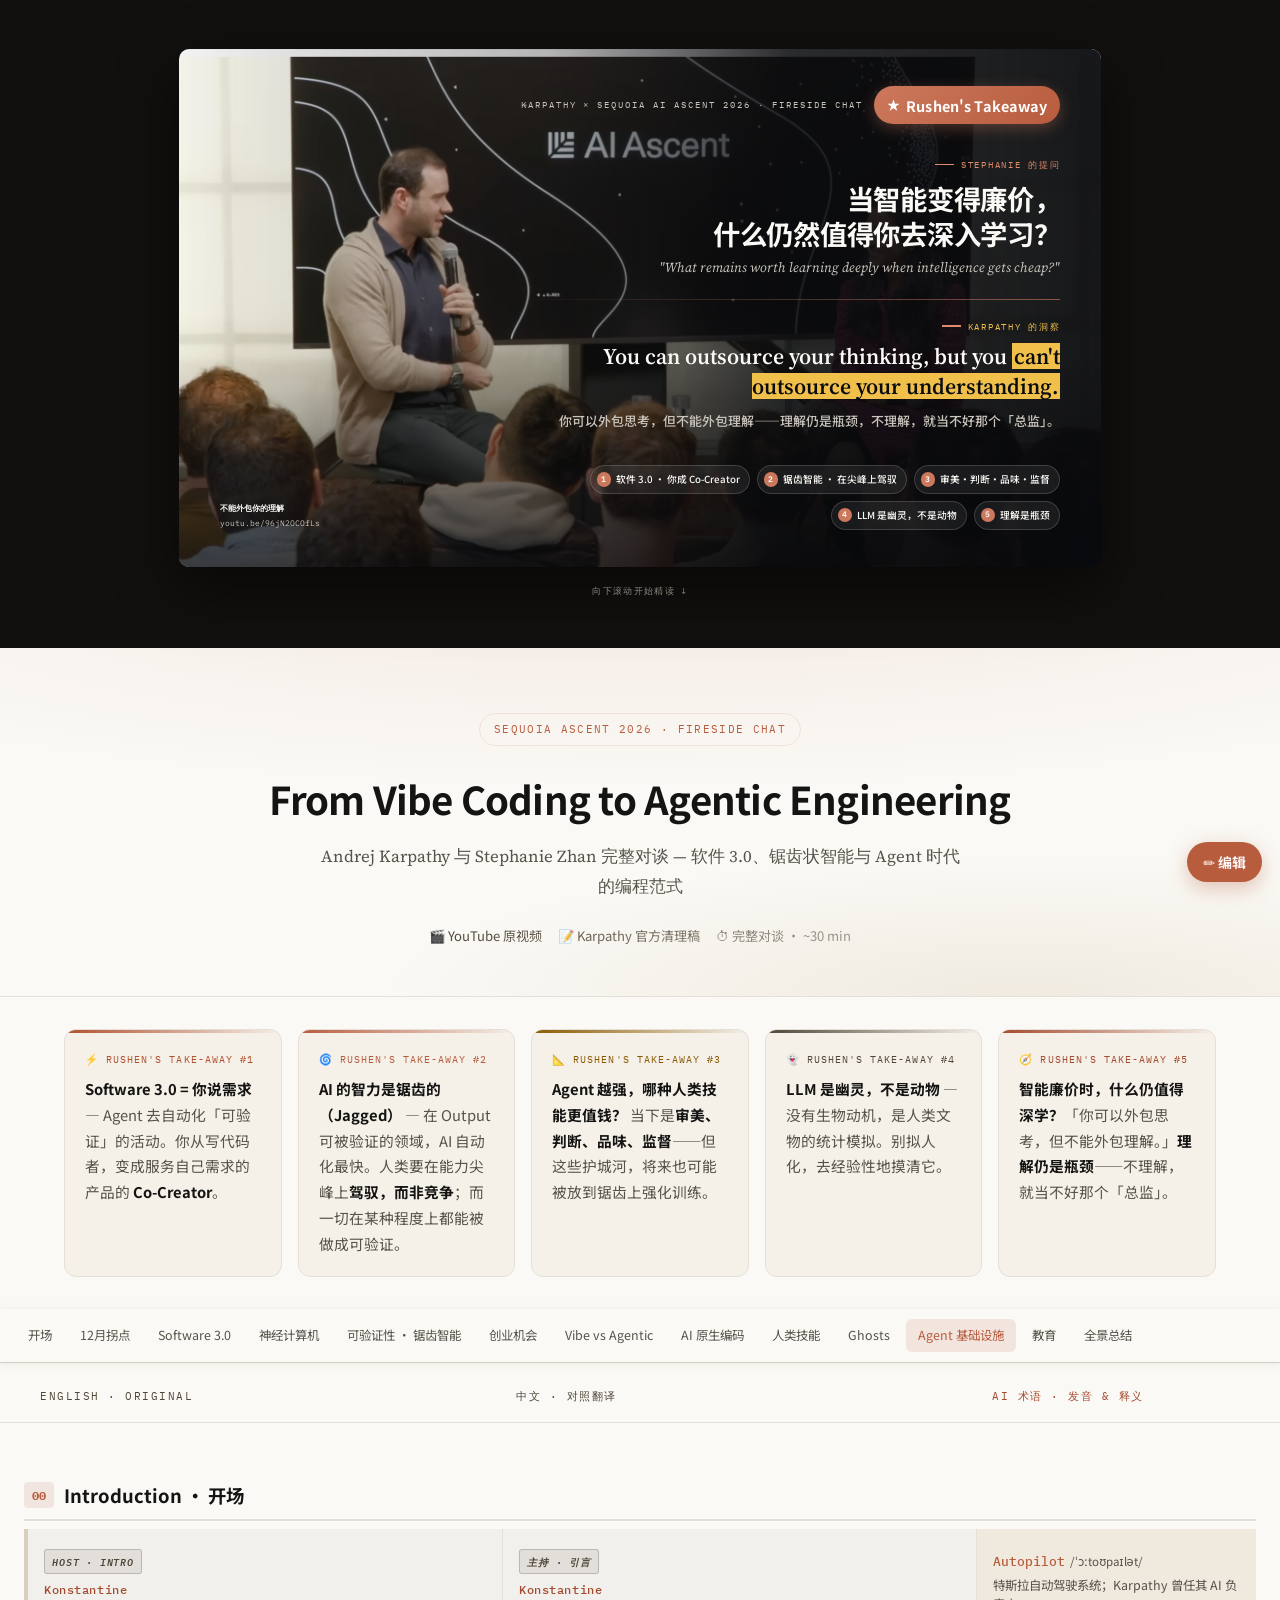
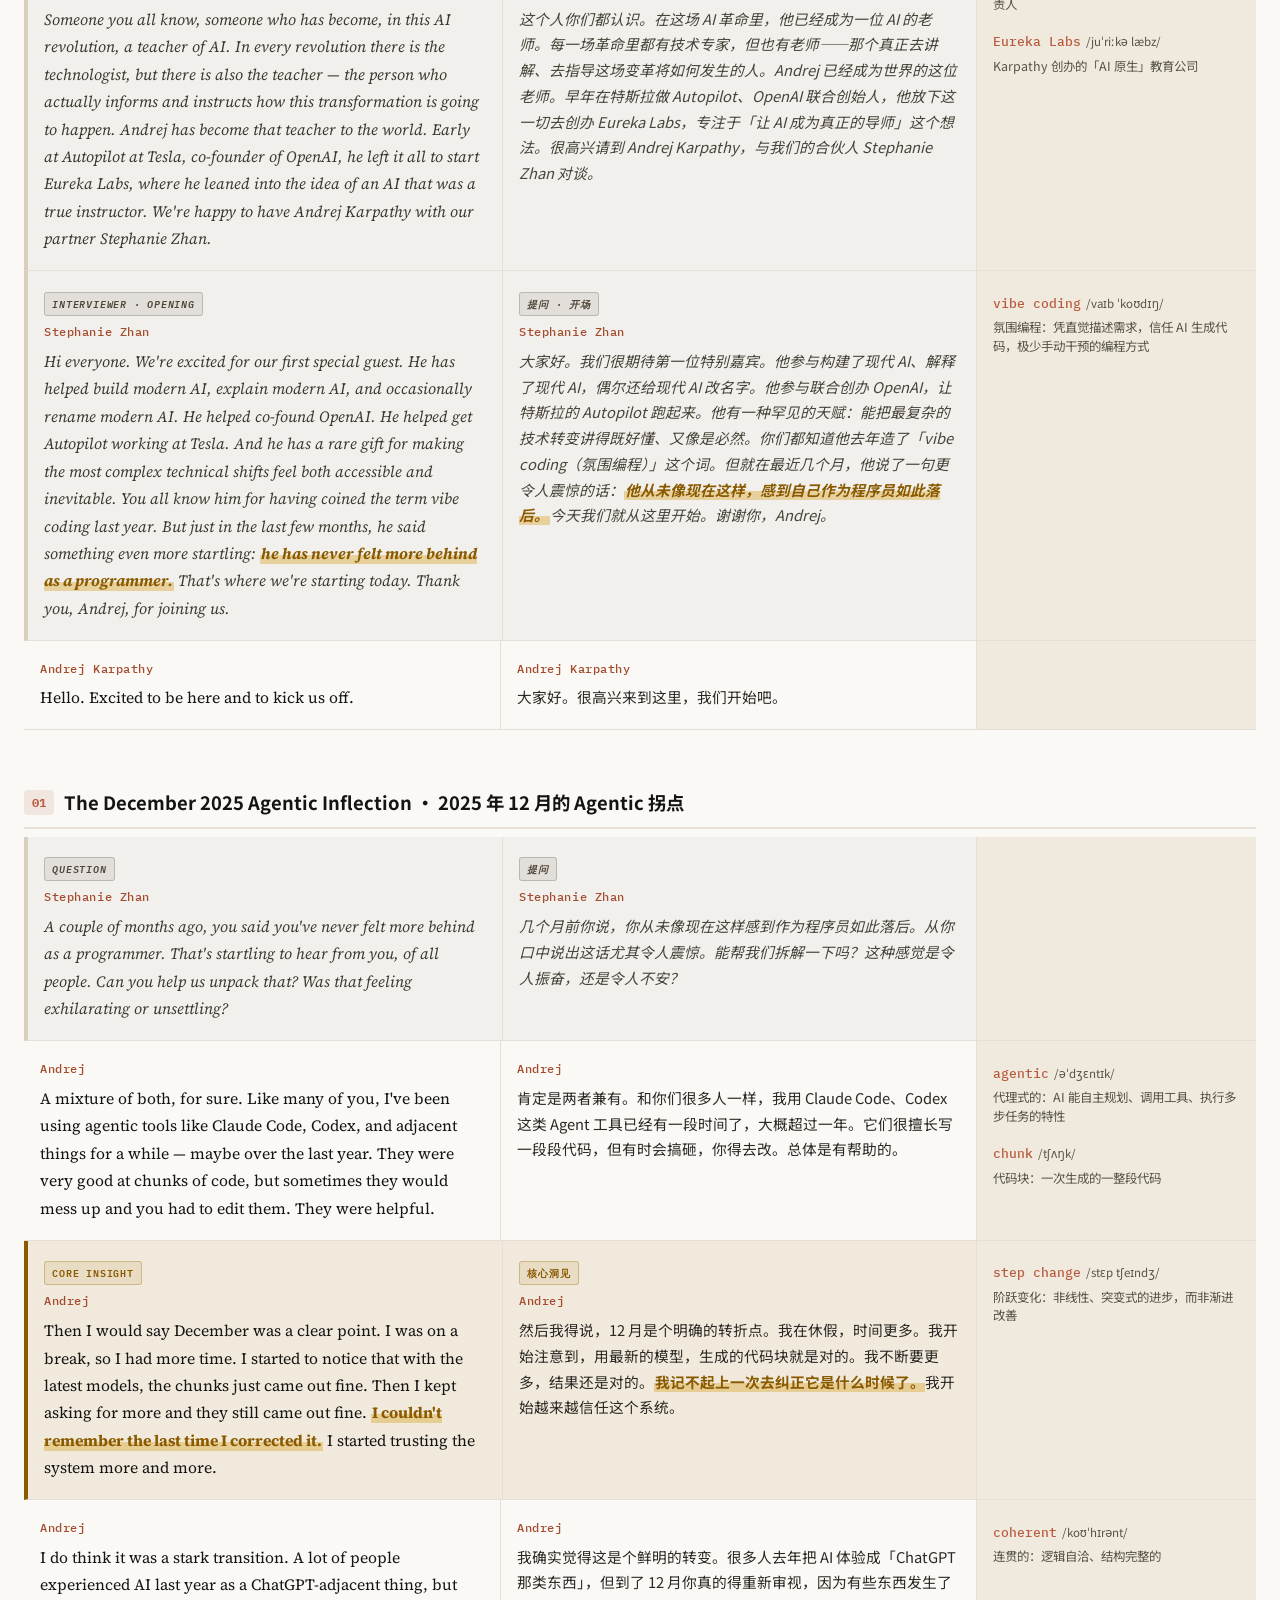
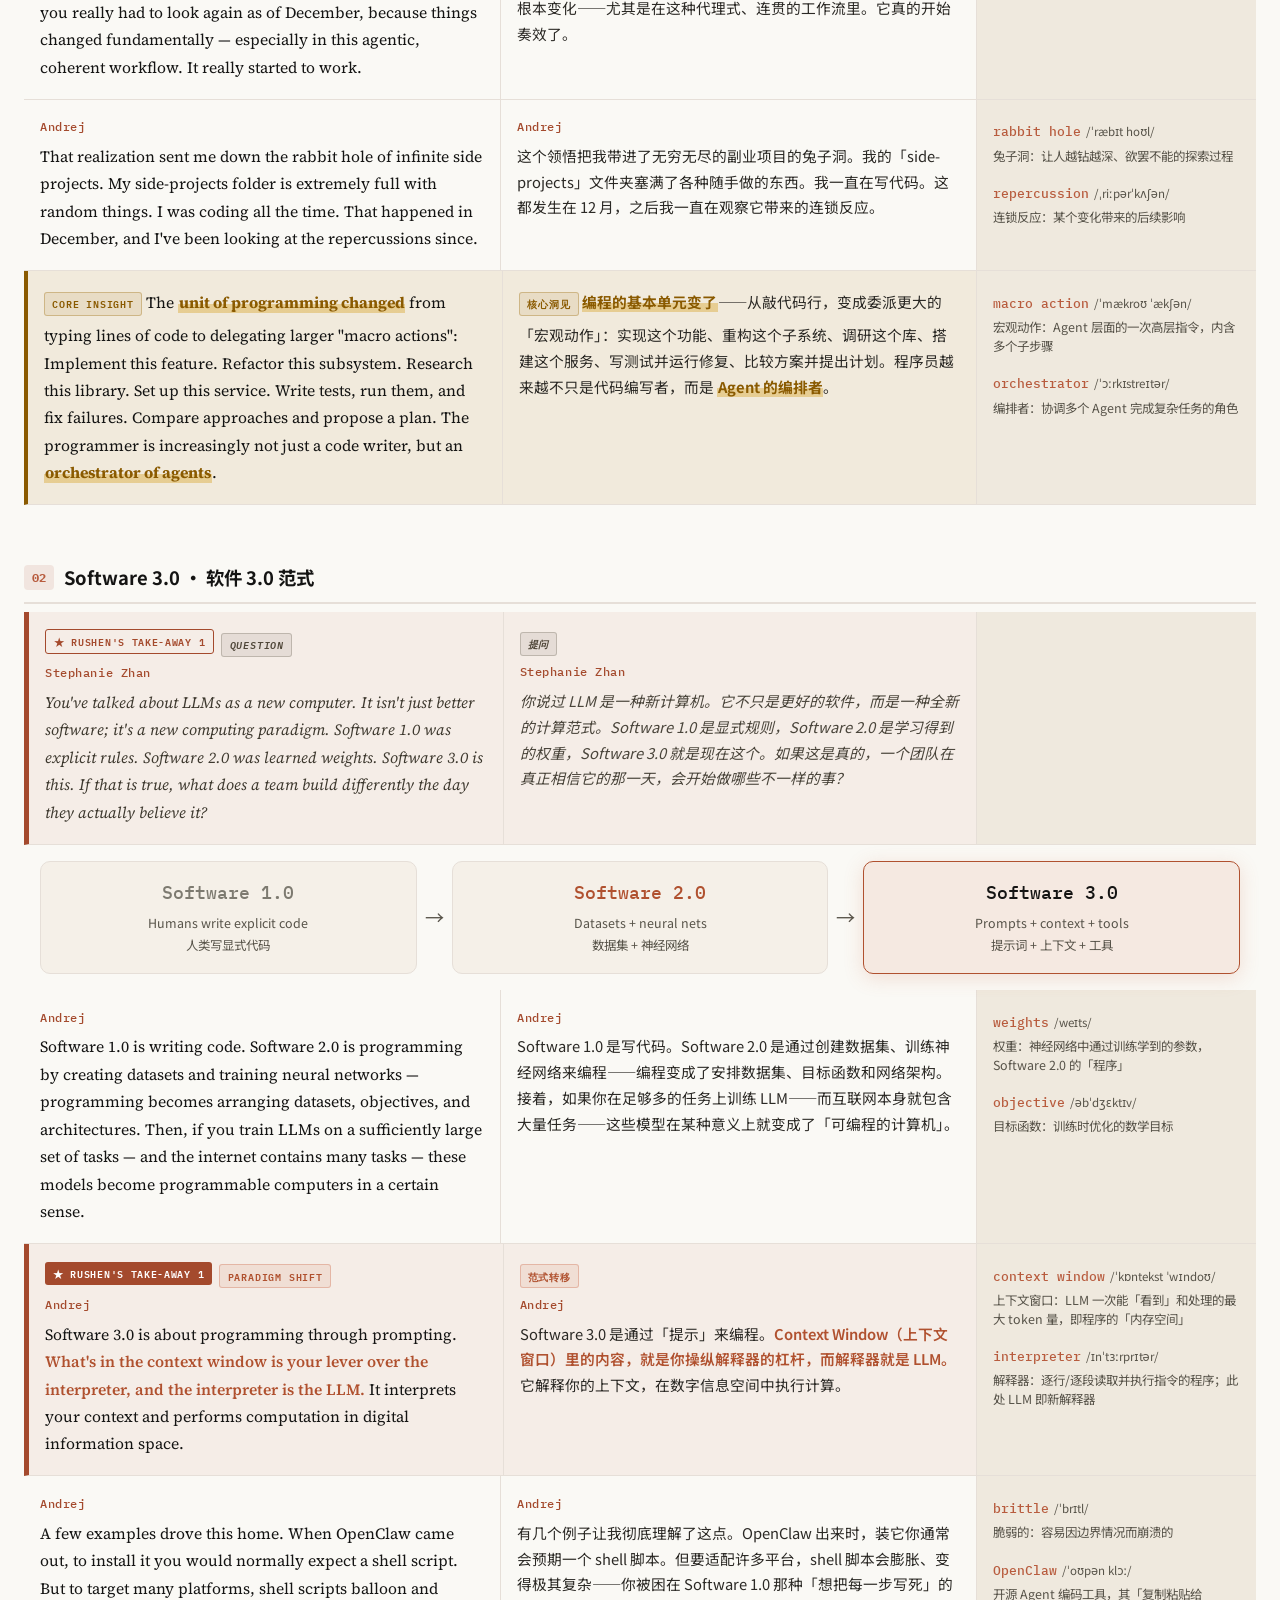
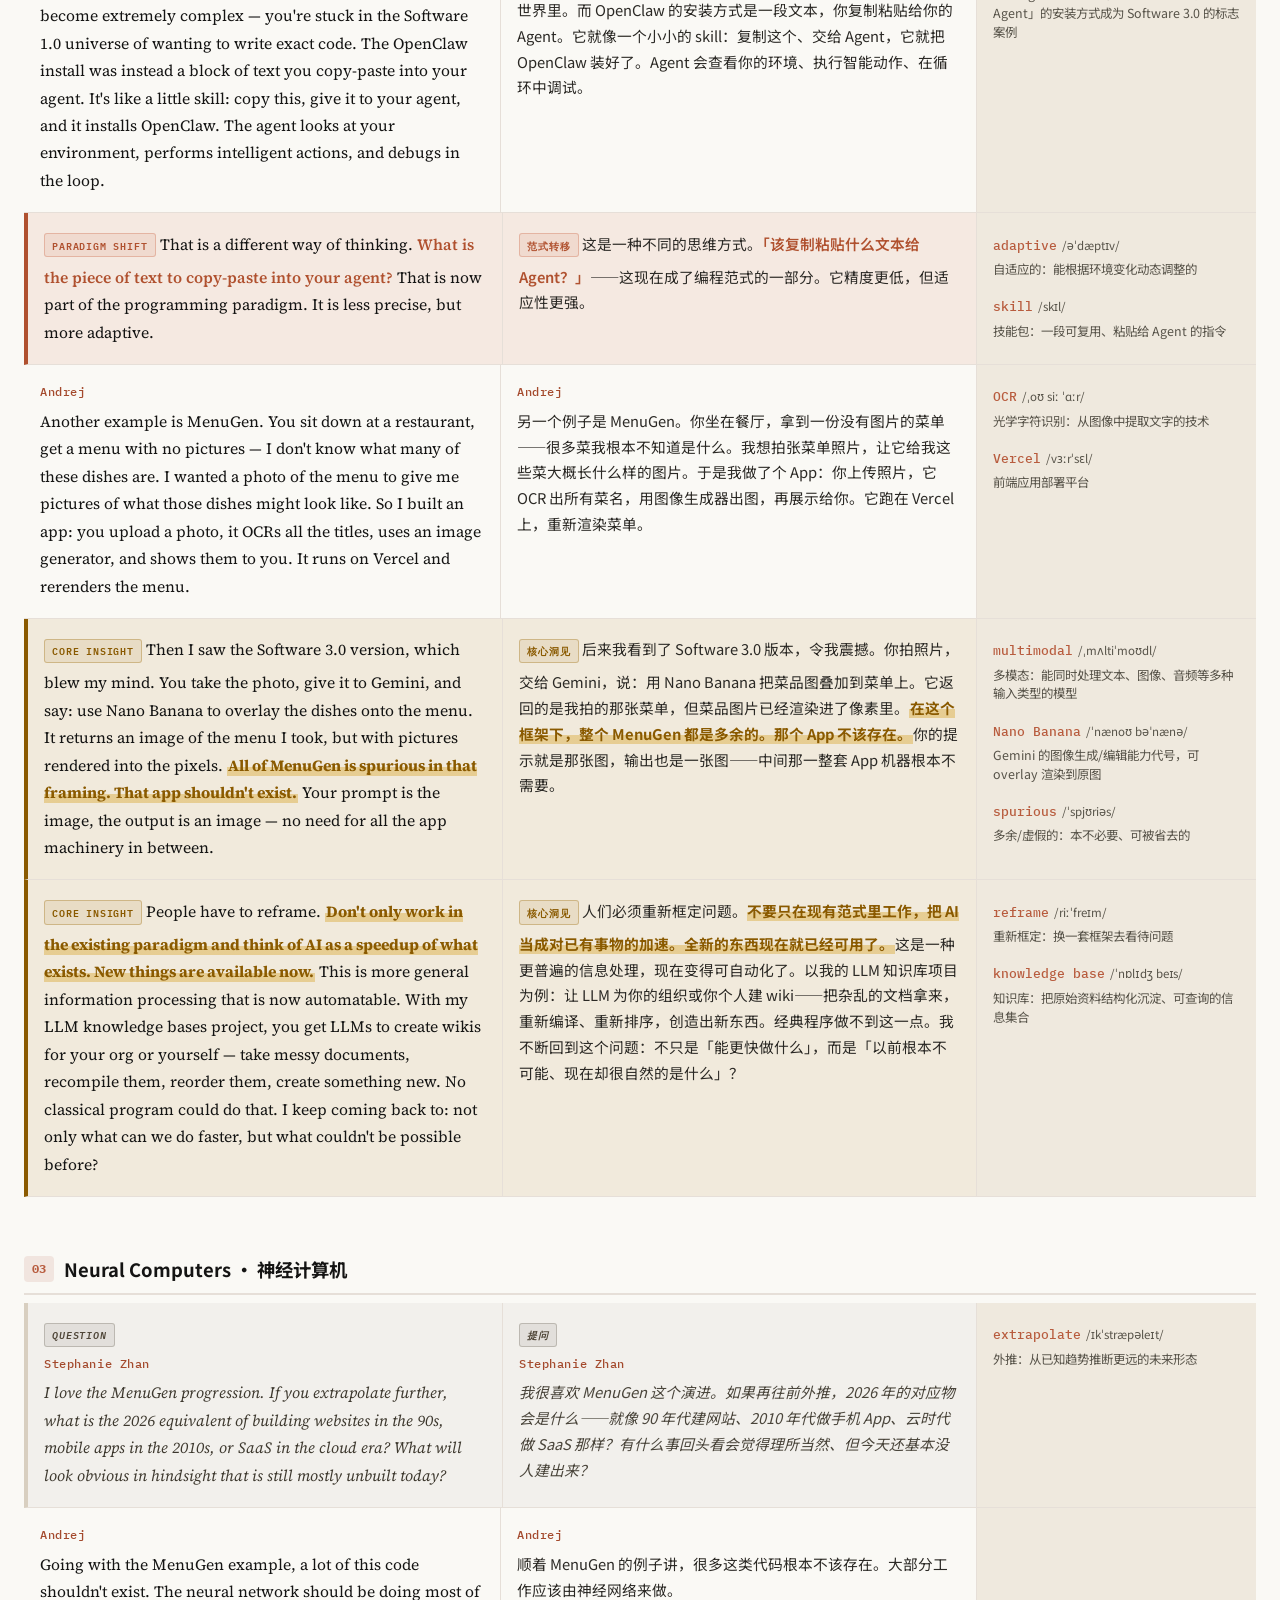
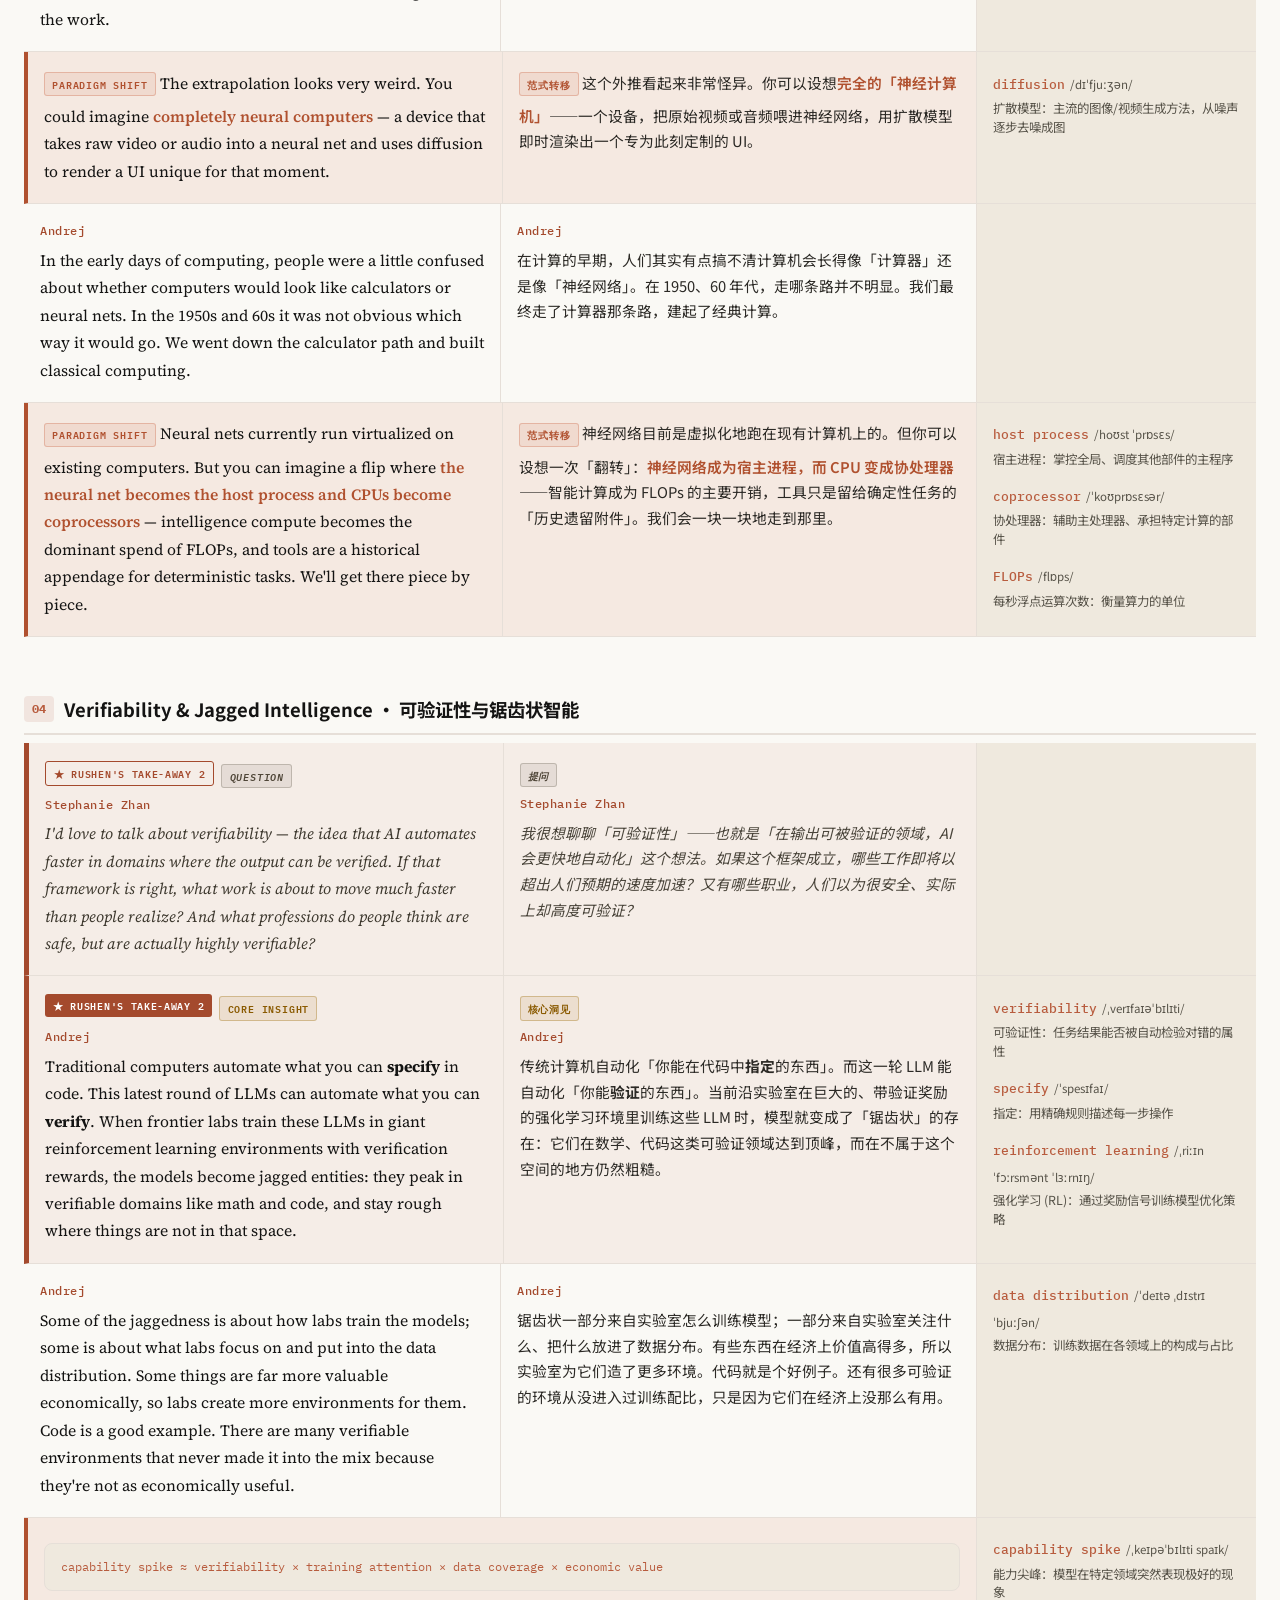
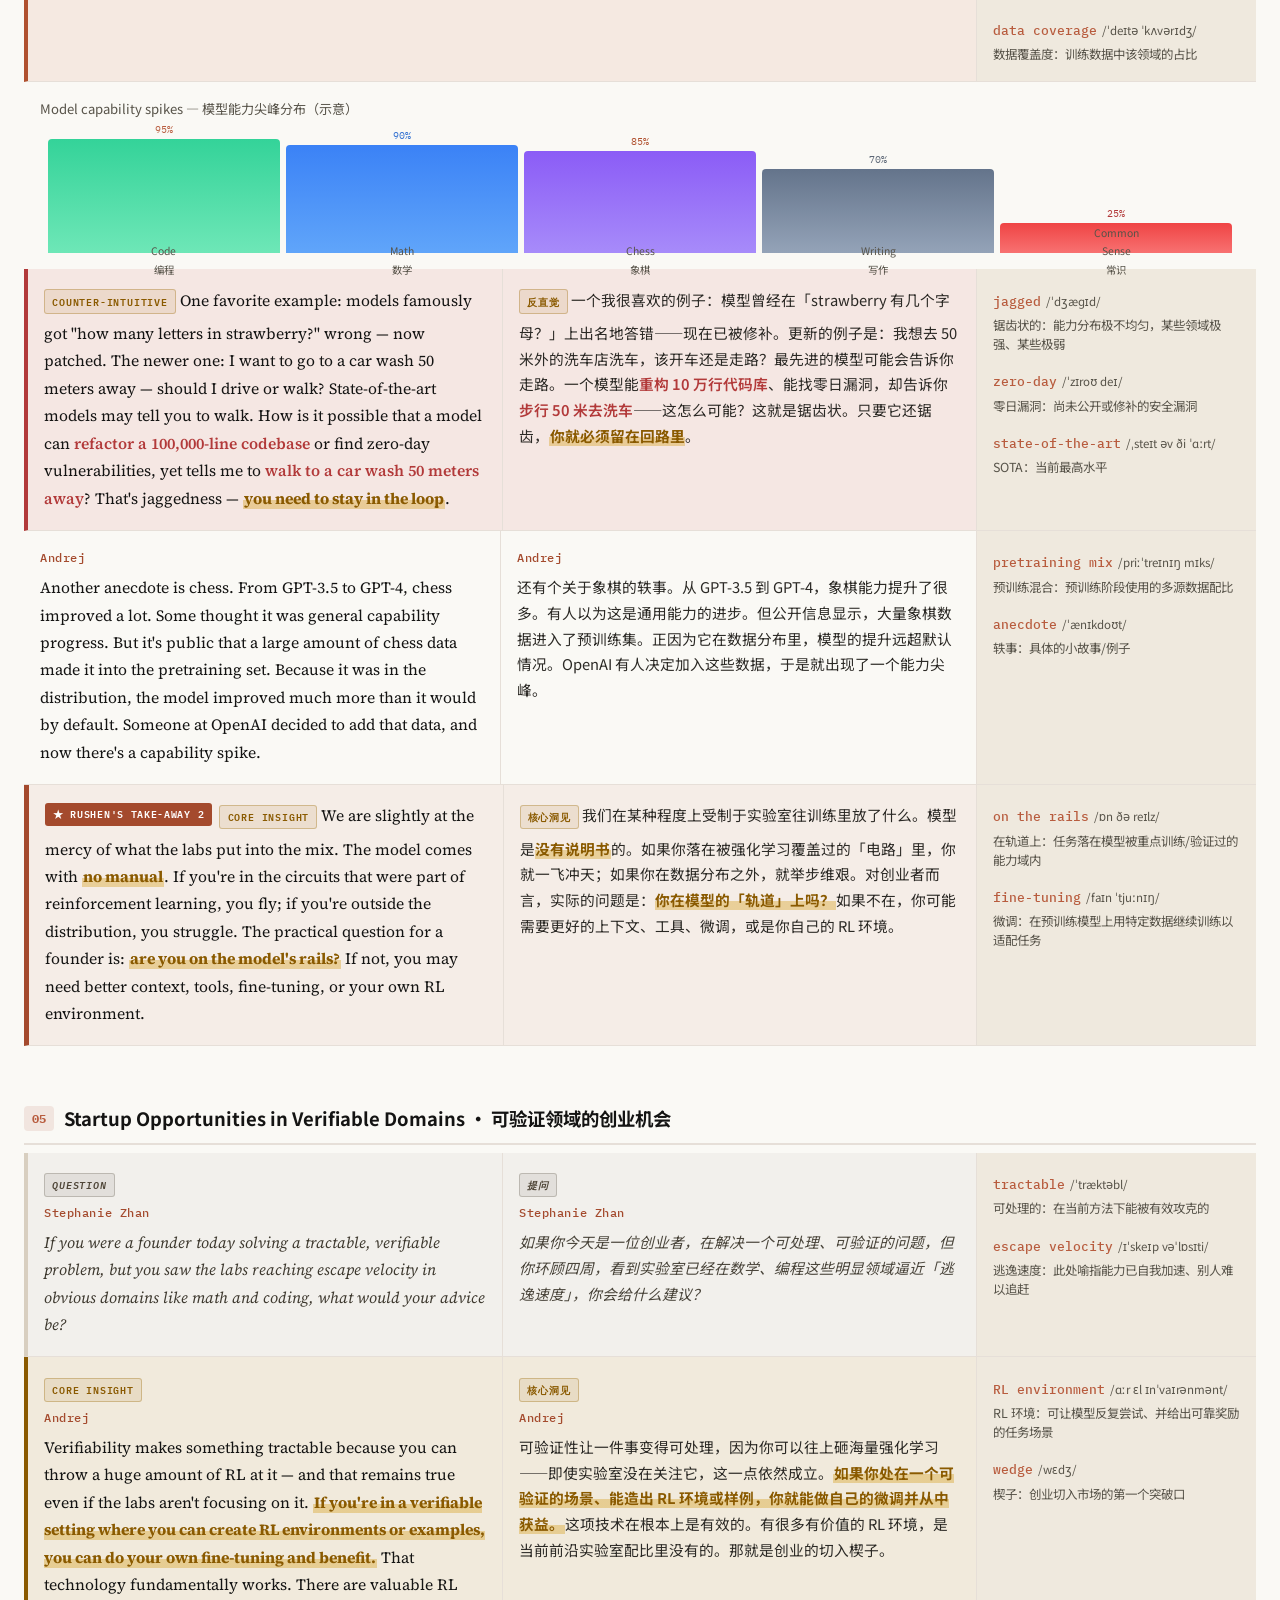
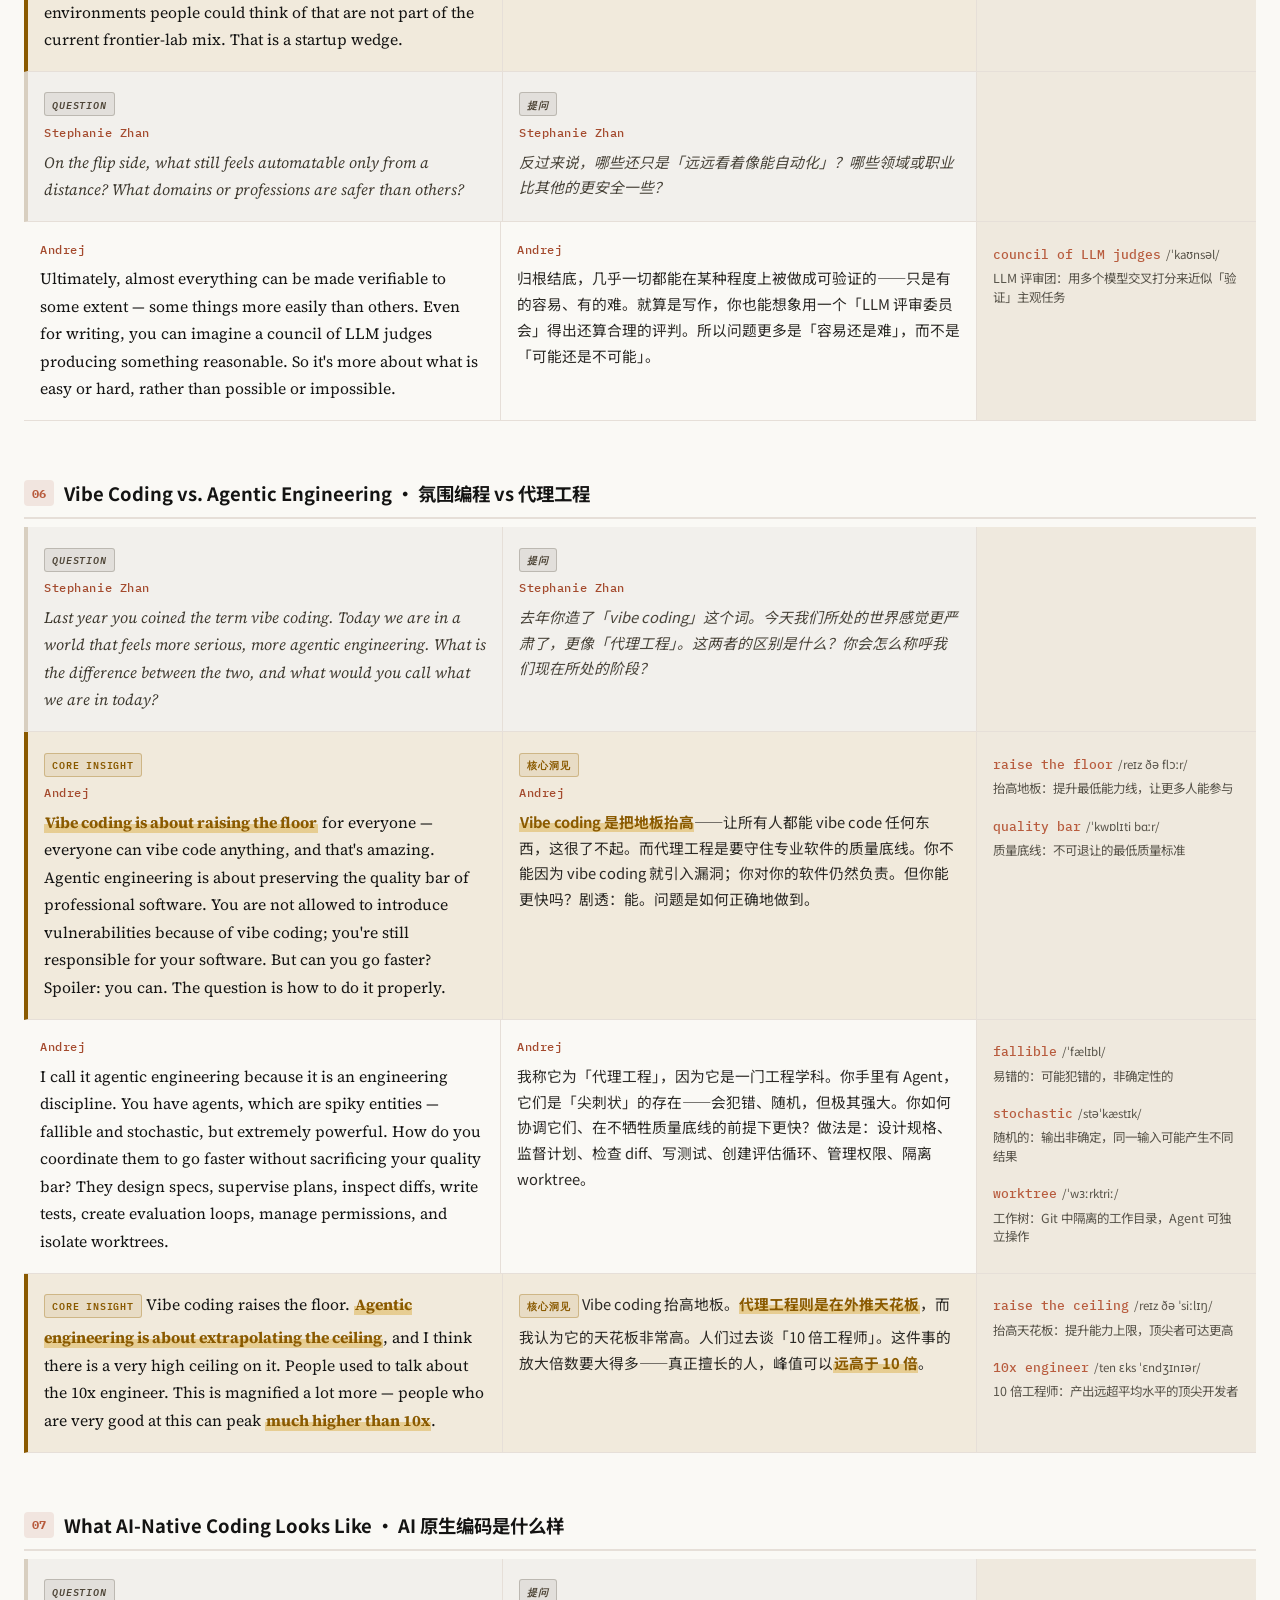
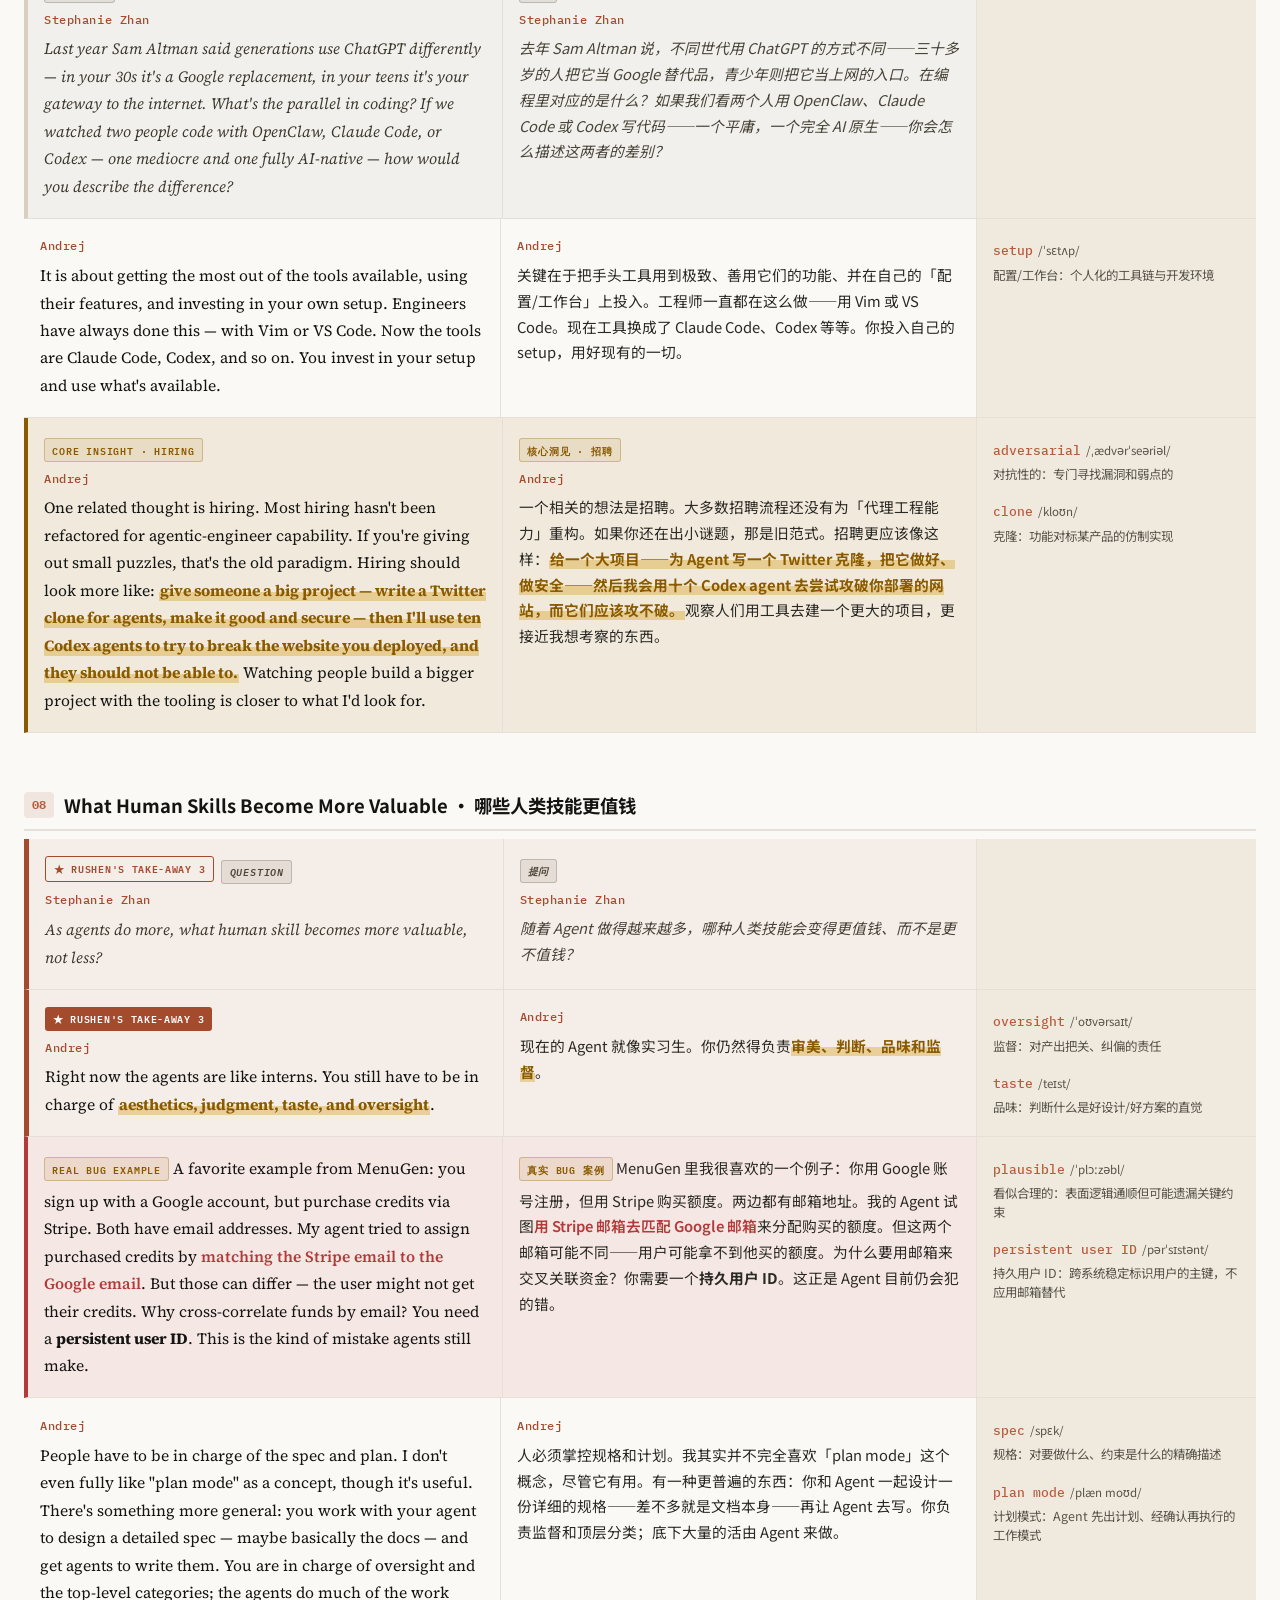
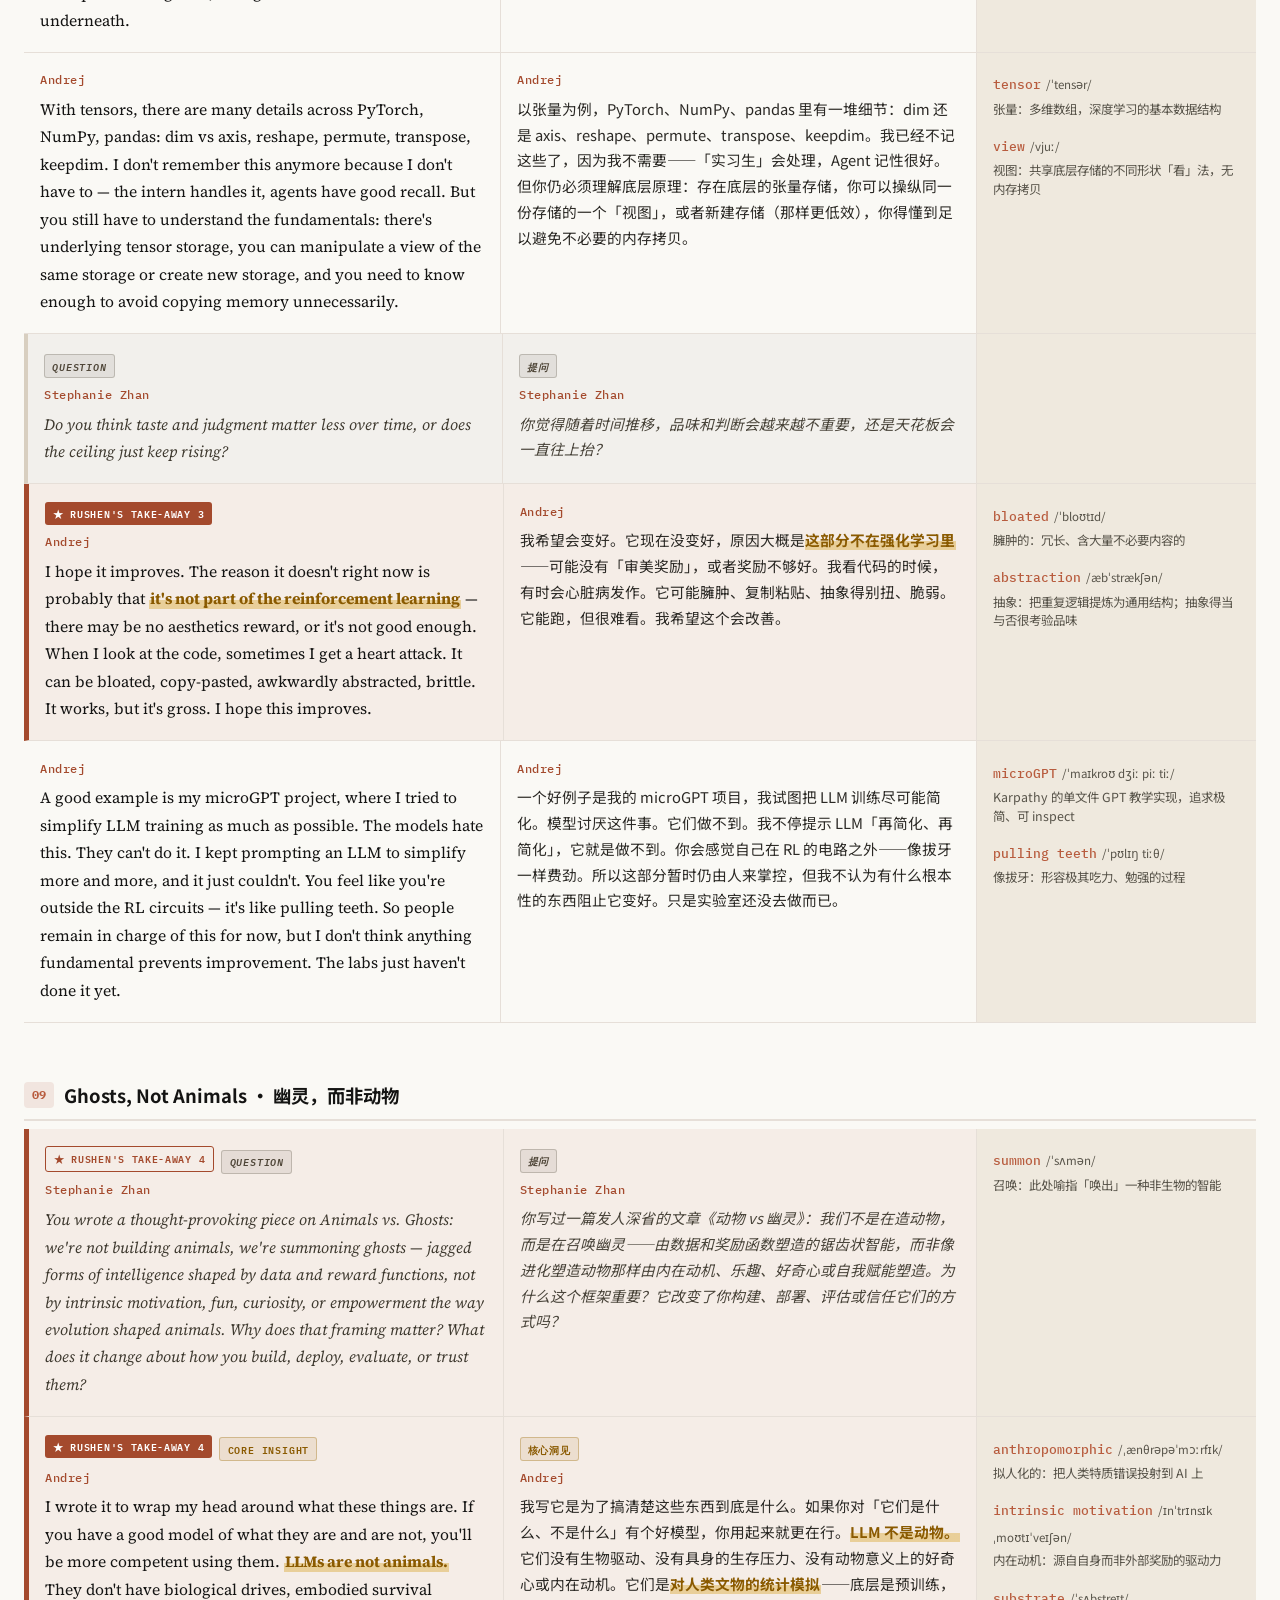
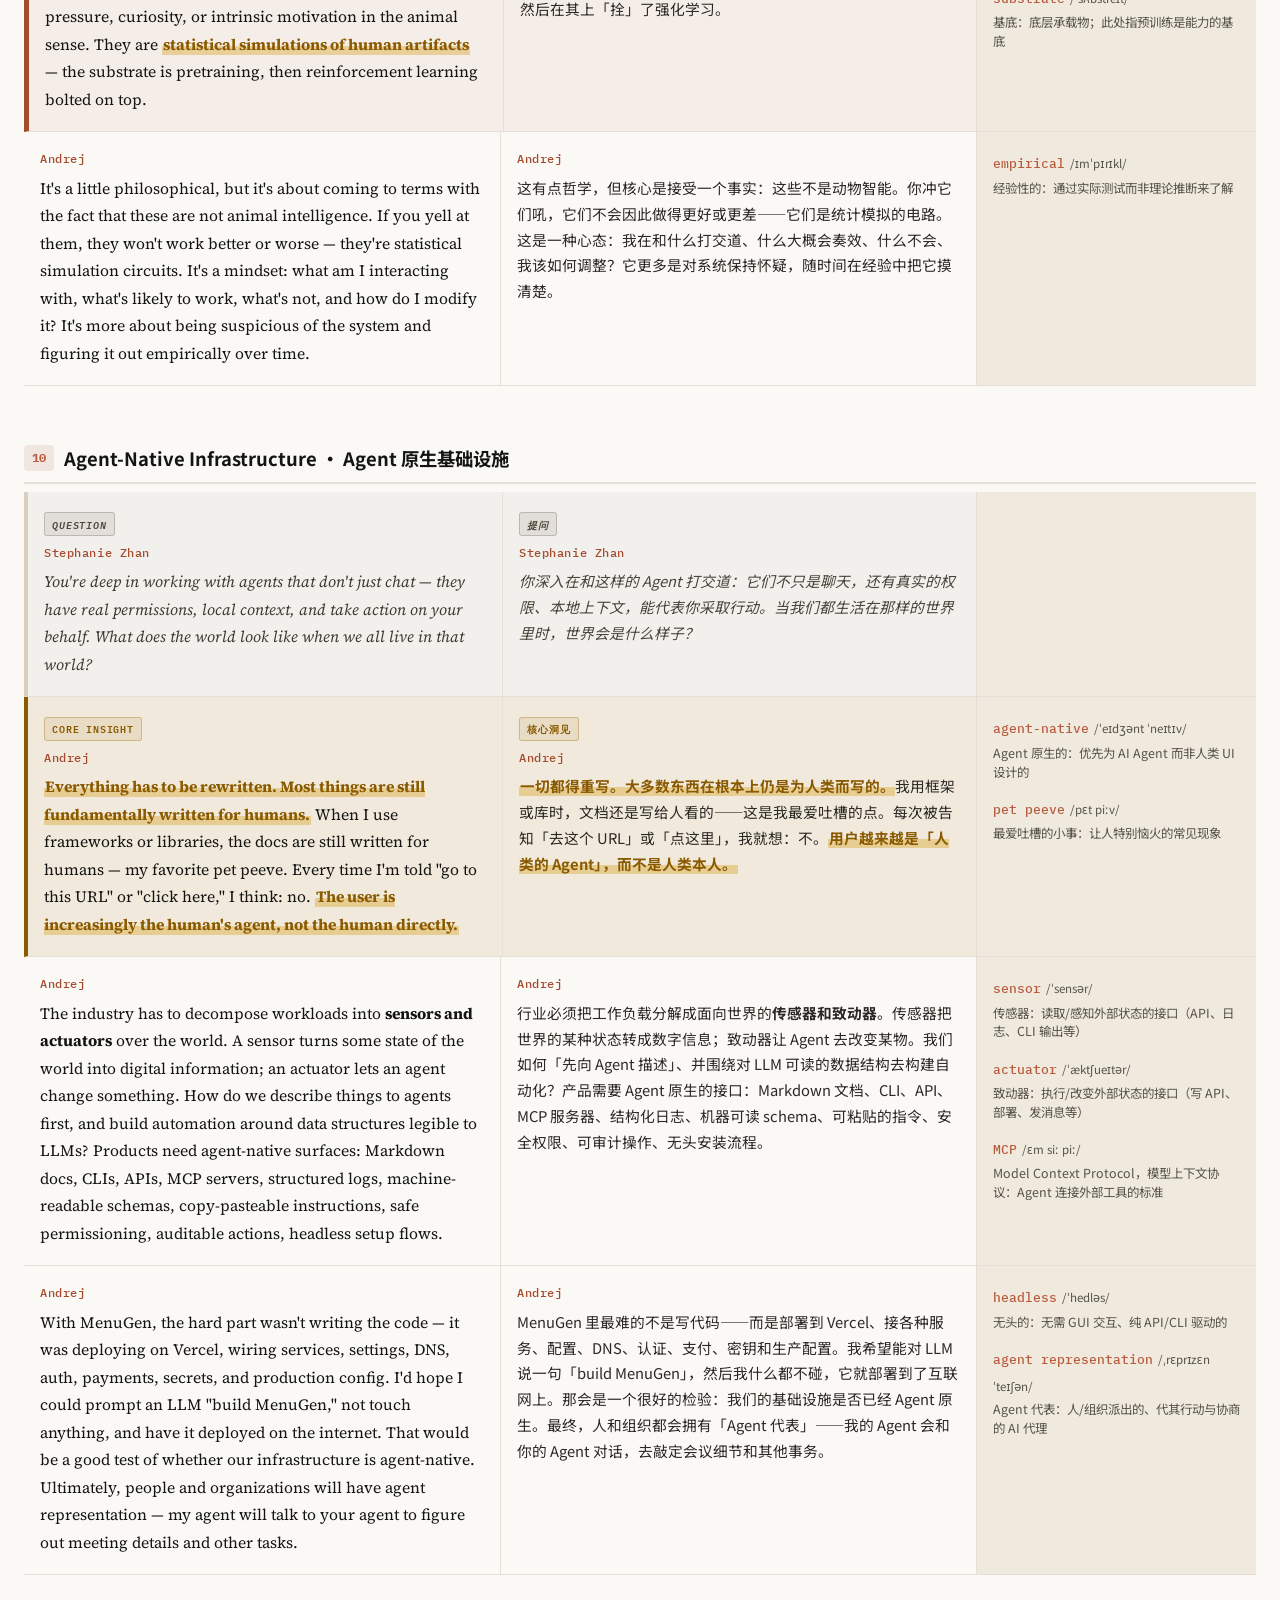
==== output/2026-07-07_karpathy-sequoia-ascent-takeaway/karpathy-sequoia-recording.html @ 38f380f7 "feat: Take-Away bilingual deck skill + Karpathy Sequoia Ascent 2026 archive - skills/take-away-deck:" ====
<!DOCTYPE html>
<html lang="zh-CN">
<head>
  <meta charset="UTF-8">
  <meta name="viewport" content="width=device-width, initial-scale=1.0">
  <title>Karpathy · Sequoia Ascent 2026 — 双语精读（完整对谈稿）</title>
  <link rel="preconnect" href="https://fonts.googleapis.com">
  <link rel="preconnect" href="https://fonts.gstatic.com" crossorigin>
  <link href="https://fonts.googleapis.com/css2?family=IBM+Plex+Mono:wght@400;500;600&family=Noto+Sans+SC:wght@400;500;700;900&family=Source+Serif+4:ital,wght@0,400;0,600;1,400;1,600&display=swap" rel="stylesheet">
  <style>
    :root {
      /* Claude / Anthropic warm editorial palette */
      --bg: #faf9f5;
      --surface: #f5f0e8;
      --surface-2: #efe9de;
      --border: #e6dfd8;
      --border-strong: #d8cfc0;
      --text: #141413;
      --text-muted: #575349;
      --text-soft: #7d7a70;
      --accent: #b85c3e;
      --accent-strong: #a44a2d;
      --accent-dim: rgba(184, 92, 62, 0.12);
      --insight: #8a5a00;
      --insight-bg: rgba(154, 103, 0, 0.10);
      --insight-border: rgba(154, 103, 0, 0.32);
      --paradigm: #b0512f;
      --paradigm-bg: rgba(201, 100, 66, 0.11);
      --paradigm-border: rgba(201, 100, 66, 0.32);
      --quote: #4f4638;
      --quote-bg: rgba(92, 83, 71, 0.08);
      --quote-border: rgba(92, 83, 71, 0.28);
      --danger: #b23a3a;
      --danger-bg: rgba(198, 69, 69, 0.10);
      --shadow: rgba(70, 55, 40, 0.08);
      --col-en: 1fr;
      --col-zh: 1fr;
      --col-terms: 280px;
    }

    * { box-sizing: border-box; margin: 0; padding: 0; }

    html { scroll-behavior: smooth; }

    body {
      font-family: 'Noto Sans SC', system-ui, sans-serif;
      background: var(--bg);
      color: var(--text);
      line-height: 1.75;
      min-height: 100vh;
    }

    /* ── Hero ── */
    .hero {
      position: relative;
      padding: 4rem 2rem 3rem;
      text-align: center;
      overflow: hidden;
      border-bottom: 1px solid var(--border);
    }

    .hero::before {
      content: '';
      position: absolute;
      inset: 0;
      background:
        radial-gradient(ellipse 80% 60% at 50% -20%, rgba(204, 120, 92, 0.12), transparent),
        radial-gradient(ellipse 50% 40% at 80% 100%, rgba(239, 233, 222, 0.9), transparent);
      pointer-events: none;
    }

    .hero-badge {
      display: inline-block;
      font-family: 'IBM Plex Mono', monospace;
      font-size: 0.7rem;
      letter-spacing: 0.12em;
      text-transform: uppercase;
      color: var(--accent);
      border: 1px solid var(--accent-dim);
      padding: 0.35rem 0.9rem;
      border-radius: 999px;
      margin-bottom: 1.2rem;
    }

    .hero h1 {
      font-size: clamp(1.6rem, 4vw, 2.4rem);
      font-weight: 700;
      letter-spacing: -0.02em;
      margin-bottom: 0.6rem;
    }

    .hero .subtitle {
      font-family: 'Source Serif 4', Georgia, serif;
      font-size: 1.05rem;
      color: var(--text-muted);
      max-width: 640px;
      margin: 0 auto 1.5rem;
    }

    .hero-meta {
      display: flex;
      flex-wrap: wrap;
      gap: 1rem;
      justify-content: center;
      font-size: 0.82rem;
      color: var(--text-muted);
    }

    .hero-meta a {
      color: var(--quote);
      text-decoration: none;
    }
    .hero-meta a:hover { text-decoration: underline; }

    /* ── Insight cards (top-level thesis) ── */
    .thesis-grid {
      display: grid;
      grid-template-columns: repeat(auto-fit, minmax(200px, 1fr));
      gap: 1rem;
      max-width: 1200px;
      margin: 2rem auto;
      padding: 0 1.5rem;
    }

    .thesis-card {
      background: var(--surface);
      border: 1px solid var(--border);
      border-radius: 12px;
      padding: 1.25rem;
      position: relative;
      overflow: hidden;
    }

    .thesis-card::before {
      content: '';
      position: absolute;
      top: 0; left: 0; right: 0;
      height: 3px;
    }

    .thesis-card.gold::before { background: linear-gradient(90deg, var(--insight), transparent); }
    .thesis-card.purple::before { background: linear-gradient(90deg, var(--paradigm), transparent); }
    .thesis-card.green::before { background: linear-gradient(90deg, var(--accent), transparent); }
    .thesis-card.blue::before { background: linear-gradient(90deg, var(--quote), transparent); }
    .thesis-card.rust::before { background: linear-gradient(90deg, var(--accent-strong), transparent); }

    .thesis-card .label {
      font-family: 'IBM Plex Mono', monospace;
      font-size: 0.65rem;
      letter-spacing: 0.1em;
      text-transform: uppercase;
      margin-bottom: 0.5rem;
    }

    .thesis-card.gold .label { color: var(--insight); }
    .thesis-card.purple .label { color: var(--paradigm); }
    .thesis-card.green .label { color: var(--accent); }
    .thesis-card.blue .label { color: var(--quote); }
    .thesis-card.rust .label { color: var(--accent-strong); }

    .thesis-card p {
      font-size: 0.92rem;
      color: var(--text-muted);
    }

    .thesis-card strong { color: var(--text); }

    /* ── Nav ── */
    .section-nav {
      position: sticky;
      top: 0;
      z-index: 100;
      background: rgba(250, 249, 245, 0.92);
      backdrop-filter: blur(12px);
      border-bottom: 1px solid var(--border-strong);
      box-shadow: 0 1px 8px var(--shadow);
      padding: 0.6rem 1rem;
      overflow-x: auto;
      white-space: nowrap;
    }

    .section-nav a {
      display: inline-block;
      font-size: 0.78rem;
      color: var(--text-muted);
      text-decoration: none;
      padding: 0.35rem 0.75rem;
      border-radius: 6px;
      transition: color 0.15s, background 0.15s;
    }

    .section-nav a:hover,
    .section-nav a.active {
      color: var(--accent);
      background: var(--accent-dim);
    }

    /* ── Column headers ── */
    .col-headers {
      display: grid;
      grid-template-columns: var(--col-en) var(--col-zh) var(--col-terms);
      gap: 0;
      max-width: 1400px;
      margin: 0 auto;
      padding: 1rem 1.5rem 0.5rem;
      position: sticky;
      top: 42px;
      z-index: 90;
      background: var(--bg);
      border-bottom: 1px solid var(--border);
    }

    .col-header {
      font-family: 'IBM Plex Mono', monospace;
      font-size: 0.68rem;
      letter-spacing: 0.14em;
      text-transform: uppercase;
      color: var(--text-muted);
      padding: 0.5rem 1rem;
    }

    .col-header.en { color: var(--quote); }
    .col-header.zh { color: var(--quote); }
    .col-header.terms { color: var(--accent-strong); }

    /* ── Main content grid ── */
    .transcript {
      max-width: 1400px;
      margin: 0 auto;
      padding: 0 1.5rem 4rem;
    }

    .section-block {
      margin-top: 2.5rem;
    }

    .section-title {
      grid-column: 1 / -1;
      font-size: 1.15rem;
      font-weight: 700;
      color: var(--text);
      padding: 1rem 0 0.5rem;
      border-bottom: 2px solid var(--border);
      margin-bottom: 0.5rem;
      display: flex;
      align-items: center;
      gap: 0.6rem;
    }

    .section-num {
      font-family: 'IBM Plex Mono', monospace;
      font-size: 0.75rem;
      color: var(--accent);
      background: var(--accent-dim);
      padding: 0.15rem 0.5rem;
      border-radius: 4px;
    }

    .row {
      display: grid;
      grid-template-columns: var(--col-en) var(--col-zh) var(--col-terms);
      gap: 0;
      border-bottom: 1px solid var(--border);
      transition: background 0.2s;
    }

    .row:hover { background: rgba(184, 92, 62, 0.04); }

    .row.insight {
      background: var(--insight-bg);
      border-left: 4px solid var(--insight);
    }

    .row.paradigm {
      background: var(--paradigm-bg);
      border-left: 4px solid var(--paradigm);
    }

    .row.quote {
      background: var(--quote-bg);
      border-left: 4px solid var(--quote);
    }

    .row.contrast {
      background: var(--danger-bg);
      border-left: 4px solid var(--danger);
    }

    /* Emphasis rows keep their tint on hover instead of washing out */
    .row.insight:hover { background: rgba(154, 103, 0, 0.14); }
    .row.paradigm:hover { background: rgba(201, 100, 66, 0.15); }
    .row.quote:hover { background: rgba(92, 83, 71, 0.12); }
    .row.contrast:hover { background: rgba(198, 69, 69, 0.14); }

    /* Interviewer question rows — read as prompts, visually recessed */
    .row.question {
      background: rgba(92, 83, 71, 0.05);
      border-left: 4px solid var(--border-strong);
    }
    .row.question:hover { background: rgba(92, 83, 71, 0.09); }
    .row.question .cell.en { color: #3d382e; font-style: italic; }
    .row.question .cell.zh { color: #4a453b; font-style: italic; }
    .row.question .speaker { color: var(--quote); font-style: normal; }

    .q-tag {
      display: inline-block;
      font-family: 'IBM Plex Mono', monospace;
      font-size: 0.62rem;
      letter-spacing: 0.08em;
      text-transform: uppercase;
      padding: 0.15rem 0.45rem;
      border-radius: 3px;
      margin-bottom: 0.4rem;
      background: rgba(92, 83, 71, 0.1);
      color: var(--quote);
      border: 1px solid var(--quote-border);
      font-weight: 600;
    }

    /* Rushen's Takeaway — reader's curated highlights layered over the transcript */
    .row.takeaway {
      border-left: 5px solid var(--accent-strong);
      background: rgba(184, 92, 62, 0.08);
    }
    .row.takeaway:hover { background: rgba(184, 92, 62, 0.13); }

    .takeaway-badge {
      display: inline-flex;
      align-items: center;
      gap: 0.3rem;
      font-family: 'IBM Plex Mono', monospace;
      font-size: 0.62rem;
      letter-spacing: 0.07em;
      text-transform: uppercase;
      padding: 0.18rem 0.5rem;
      border-radius: 3px;
      margin-bottom: 0.45rem;
      margin-right: 0.45rem;
      background: var(--accent-strong);
      color: #fff;
      font-weight: 600;
      font-style: normal;
      vertical-align: middle;
    }
    .takeaway-badge.hook {
      background: transparent;
      color: var(--accent-strong);
      border: 1px solid var(--accent-strong);
    }

    .cell {
      padding: 1.1rem 1rem;
      font-size: 0.92rem;
    }

    .cell.en {
      font-family: 'Source Serif 4', Georgia, serif;
      color: var(--text);
      font-size: 0.98rem;
    }

    .cell.en .speaker {
      font-family: 'IBM Plex Mono', monospace;
      font-size: 0.72rem;
      color: var(--accent-strong);
      display: block;
      margin-bottom: 0.35rem;
      letter-spacing: 0.05em;
      font-weight: 500;
    }

    .cell.zh {
      color: #2b2925;
      border-left: 1px solid var(--border);
    }

    .cell.zh .speaker {
      font-family: 'IBM Plex Mono', monospace;
      font-size: 0.72rem;
      color: var(--accent-strong);
      display: block;
      margin-bottom: 0.35rem;
      letter-spacing: 0.05em;
      font-weight: 500;
    }

    .cell.terms {
      border-left: 1px solid var(--border);
      background: var(--surface-2);
    }

    .term {
      margin-bottom: 0.85rem;
    }

    .term:last-child { margin-bottom: 0; }

    .term-word {
      font-family: 'IBM Plex Mono', monospace;
      font-size: 0.82rem;
      color: var(--accent);
      font-weight: 500;
    }

    .term-ipa {
      font-size: 0.72rem;
      color: var(--text-muted);
      margin-left: 0.3rem;
    }

    .term-def {
      font-size: 0.78rem;
      color: var(--text-muted);
      margin-top: 0.15rem;
      line-height: 1.5;
    }

    /* ── Inline highlights ── */
    .hl-insight {
      background: linear-gradient(transparent 55%, rgba(216, 165, 45, 0.42) 55%);
      color: var(--insight);
      font-weight: 700;
      padding: 0 0.05em;
    }

    .hl-paradigm {
      color: var(--paradigm);
      font-weight: 600;
    }

    .hl-danger {
      color: var(--danger);
      font-weight: 600;
    }

    .formula {
      font-family: 'IBM Plex Mono', monospace;
      font-size: 0.78rem;
      background: var(--surface-2);
      border: 1px solid var(--border);
      border-radius: 8px;
      padding: 0.75rem 1rem;
      margin: 0.5rem 0;
      color: var(--accent);
      white-space: pre-wrap;
    }

    .insight-tag {
      display: inline-block;
      font-family: 'IBM Plex Mono', monospace;
      font-size: 0.62rem;
      letter-spacing: 0.08em;
      text-transform: uppercase;
      padding: 0.15rem 0.45rem;
      border-radius: 3px;
      margin-bottom: 0.4rem;
      font-weight: 600;
    }

    .insight-tag.core { background: var(--insight-bg); color: var(--insight); border: 1px solid var(--insight-border); }
    .insight-tag.paradigm { background: var(--paradigm-bg); color: var(--paradigm); border: 1px solid var(--paradigm-border); }
    .insight-tag.quote { background: var(--quote-bg); color: var(--quote); border: 1px solid var(--quote-border); }

    /* ── Software evolution visual ── */
    .sw-evolution {
      grid-column: 1 / -1;
      display: flex;
      gap: 0.5rem;
      padding: 1rem;
      flex-wrap: wrap;
    }

    .sw-step {
      flex: 1;
      min-width: 180px;
      background: var(--surface);
      border: 1px solid var(--border);
      border-radius: 10px;
      padding: 1rem;
      text-align: center;
      position: relative;
    }

    .sw-step.active {
      border-color: var(--paradigm);
      background: var(--paradigm-bg);
      box-shadow: 0 4px 20px rgba(201, 100, 66, 0.18);
    }

    .sw-step .ver {
      font-family: 'IBM Plex Mono', monospace;
      font-size: 1.1rem;
      font-weight: 500;
      margin-bottom: 0.3rem;
    }

    .sw-step:nth-child(1) .ver { color: var(--text-soft); }
    .sw-step:nth-child(2) .ver { color: var(--accent); }
    .sw-step:nth-child(3) .ver { color: var(--paradigm); }

    .sw-step .desc {
      font-size: 0.78rem;
      color: var(--text-muted);
    }

    .sw-arrow {
      display: flex;
      align-items: center;
      color: var(--text-muted);
      font-size: 1.2rem;
    }

    /* ── Jagged chart ── */
    .jagged-viz {
      grid-column: 1 / -1;
      padding: 1rem;
    }

    .jagged-bar-wrap {
      display: flex;
      align-items: flex-end;
      gap: 0.4rem;
      height: 120px;
      padding: 0 0.5rem;
    }

    .jagged-bar {
      flex: 1;
      border-radius: 4px 4px 0 0;
      position: relative;
      min-width: 40px;
    }

    .jagged-bar .bar-label {
      position: absolute;
      bottom: -1.6rem;
      left: 50%;
      transform: translateX(-50%);
      font-size: 0.65rem;
      color: var(--text-muted);
      white-space: nowrap;
      text-align: center;
    }

    .jagged-bar .bar-val {
      position: absolute;
      top: -1.2rem;
      left: 50%;
      transform: translateX(-50%);
      font-family: 'IBM Plex Mono', monospace;
      font-size: 0.65rem;
    }

    /* ── Footer ── */
    footer {
      text-align: center;
      padding: 2rem;
      border-top: 1px solid var(--border);
      font-size: 0.8rem;
      color: var(--text-muted);
    }

    footer a { color: var(--quote); }

    @media (max-width: 960px) {
      :root {
        --col-en: 1fr;
        --col-zh: 1fr;
        --col-terms: 1fr;
      }

      .col-headers { display: none; }

      .row {
        grid-template-columns: 1fr;
        gap: 0;
      }

      .cell.zh, .cell.terms {
        border-left: none;
        border-top: 1px dashed var(--border);
      }

      .cell.terms::before {
        content: '术语';
        font-family: 'IBM Plex Mono', monospace;
        font-size: 0.65rem;
        letter-spacing: 0.1em;
        text-transform: uppercase;
        color: var(--accent);
        display: block;
        margin-bottom: 0.5rem;
      }

      .cell.zh::before {
        content: '中文';
        font-family: 'IBM Plex Mono', monospace;
        font-size: 0.65rem;
        letter-spacing: 0.1em;
        text-transform: uppercase;
        color: var(--quote);
        display: block;
        margin-bottom: 0.5rem;
      }

      .sw-arrow { display: none; }
    }

    /* ══════════ Recording cover (opening full-screen) ══════════ */
    .cover-stage {
      --cream: #faf9f5;
      --cv-accent: #e08b6a;
      --accent-deep: #cc785c;
      --gold: #f0c04a;
      --muted: #c9c4bb;
      --ink: #0a0c10;
      min-height: 100vh;
      width: 100%;
      background: #12100e;
      display: flex;
      flex-direction: column;
      align-items: center;
      justify-content: center;
      gap: 22px;
      padding: 24px;
    }
    .cover-stage .cover {
      position: relative;
      width: 1280px;
      max-width: 100%;
      height: 720px;
      overflow: hidden;
      border-radius: 14px;
      box-shadow: 0 30px 80px rgba(0,0,0,0.5);
      background: #0a0c10;
      background-image:
        radial-gradient(ellipse 60% 50% at 78% 30%, rgba(120,130,150,0.18), transparent 70%),
        radial-gradient(ellipse 50% 60% at 20% 80%, rgba(60,66,86,0.25), transparent 70%);
    }
    .cover-stage .cover__photo {
      position: absolute; inset: 0;
      background-image: url('cover-photo.png');
      background-size: cover;
      background-position: center 22%;
    }
    .cover-stage .cover__scrim {
      position: absolute; inset: 0;
      background:
        linear-gradient(90deg, rgba(8,9,12,0.94) 0%, rgba(8,9,12,0.86) 34%, rgba(8,9,12,0.30) 60%, rgba(8,9,12,0.05) 100%),
        linear-gradient(0deg, rgba(8,9,12,0.75) 0%, rgba(8,9,12,0.0) 42%);
    }
    .cover-stage .cover__body {
      position: absolute; inset: 0;
      padding: 52px 56px;
      display: flex;
      flex-direction: column;
      justify-content: space-between;
    }
    .cover-stage .top { display: flex; align-items: center; gap: 16px; }
    .cover-stage .brand {
      display: inline-flex; align-items: center; gap: 8px;
      background: linear-gradient(135deg, var(--accent-deep), #b85c3e);
      color: #fff; font-weight: 700; font-size: 20px; letter-spacing: 0.01em;
      padding: 9px 18px; border-radius: 999px;
      box-shadow: 0 6px 20px rgba(204,120,92,0.35);
    }
    .cover-stage .brand .star { font-size: 18px; line-height: 1; }
    .cover-stage .kicker {
      font-family: 'IBM Plex Mono', monospace;
      font-size: 12.5px; letter-spacing: 0.22em; text-transform: uppercase;
      color: var(--muted);
    }
    .cover-stage .mid { max-width: 760px; }
    .cover-stage .label {
      font-family: 'IBM Plex Mono', monospace;
      font-size: 12px; letter-spacing: 0.2em; text-transform: uppercase;
      color: var(--cv-accent); margin-bottom: 12px;
      display: flex; align-items: center; gap: 10px;
    }
    .cover-stage .label::before { content: ''; width: 26px; height: 2px; background: var(--cv-accent); display: inline-block; }
    .cover-stage .hook-zh {
      font-size: 38px; font-weight: 700; line-height: 1.28;
      color: var(--cream); letter-spacing: -0.01em;
    }
    .cover-stage .hook-en {
      font-family: 'Source Serif 4', Georgia, serif; font-style: italic;
      font-size: 19px; color: var(--muted); margin-top: 8px;
    }
    .cover-stage .divider { height: 1px; background: linear-gradient(90deg, rgba(224,139,106,0.55), transparent); margin: 26px 0; }
    .cover-stage .insight-en {
      font-family: 'Source Serif 4', Georgia, serif;
      font-size: 31px; font-weight: 600; line-height: 1.32; color: var(--cream);
    }
    .cover-stage .insight-en .hl {
      color: var(--ink);
      background: linear-gradient(transparent 8%, var(--gold) 8%, var(--gold) 92%, transparent 92%);
      padding: 0 4px; border-radius: 2px; font-style: normal;
    }
    .cover-stage .insight-zh { font-size: 18px; color: var(--muted); margin-top: 12px; font-weight: 500; }
    .cover-stage .bottom { display: flex; align-items: flex-end; justify-content: space-between; gap: 20px; }
    .cover-stage .chips { display: flex; flex-wrap: wrap; gap: 9px; max-width: 820px; }
    .cover-stage .chip {
      display: inline-flex; align-items: center; gap: 7px;
      background: rgba(250,249,245,0.07);
      border: 1px solid rgba(250,249,245,0.16);
      color: var(--cream); font-size: 13.5px; font-weight: 500;
      padding: 7px 13px 7px 8px; border-radius: 999px; backdrop-filter: blur(4px);
    }
    .cover-stage .chip .n {
      display: inline-flex; align-items: center; justify-content: center;
      width: 20px; height: 20px; border-radius: 50%;
      background: var(--accent-deep); color: #fff;
      font-family: 'IBM Plex Mono', monospace; font-size: 11px; font-weight: 600;
    }
    .cover-stage .attr {
      text-align: right; font-family: 'IBM Plex Mono', monospace;
      font-size: 11.5px; line-height: 1.7; color: var(--muted); white-space: nowrap;
    }
    .cover-stage .attr b { color: var(--cream); font-weight: 600; }

    .cover-scrollhint {
      font-family: 'IBM Plex Mono', monospace;
      font-size: 13px; letter-spacing: 0.14em; text-transform: uppercase;
      color: #b7b1a6;
      display: flex; align-items: center; gap: 10px;
      animation: hintbob 1.8s ease-in-out infinite;
    }
    @keyframes hintbob { 0%,100% { transform: translateY(0); } 50% { transform: translateY(5px); } }

    @media (max-width: 1330px) {
      .cover-stage { zoom: 0.72; }
    }
    @media (max-width: 960px) {
      .cover-stage { zoom: 0.5; }
    }

    /* Right-aligned cover — keep Karpathy (left) clear, text on the right */
    .cover-stage .cover__scrim{
      background:
        linear-gradient(270deg, rgba(8,9,12,0.94) 0%, rgba(8,9,12,0.86) 34%, rgba(8,9,12,0.30) 60%, rgba(8,9,12,0.05) 100%),
        linear-gradient(0deg, rgba(8,9,12,0.72) 0%, rgba(8,9,12,0.0) 42%);
    }
    .cover-stage .cover__body{ align-items:flex-end; text-align:right; }
    .cover-stage .top{ flex-direction:row-reverse; }
    .cover-stage .mid{ margin-left:auto; }
    .cover-stage .label{ justify-content:flex-end; }
    .cover-stage .divider{ background:linear-gradient(270deg, rgba(224,139,106,0.55), transparent); }
    .cover-stage .bottom{ align-self:stretch; flex-direction:row-reverse; }
    .cover-stage .chips{ justify-content:flex-end; }
    .cover-stage .attr{ text-align:left; }
  </style>
</head>
<body>

<!-- ══════════ Recording cover (opening screen) ══════════ -->
<section class="cover-stage">
  <div class="cover" id="cover">
    <div class="cover__photo"></div>
    <div class="cover__scrim"></div>
    <div class="cover__body">
      <div class="top">
        <span class="brand"><span class="star">★</span> Rushen's Takeaway</span>
        <span class="kicker">Karpathy × Sequoia AI Ascent 2026 · Fireside Chat</span>
      </div>
      <div class="mid">
        <div class="label">Stephanie 的提问</div>
        <div class="hook-zh">当智能变得廉价，<br>什么仍然值得你去深入学习？</div>
        <div class="hook-en">"What remains worth learning deeply when intelligence gets cheap?"</div>
        <div class="divider"></div>
        <div class="label" style="color:var(--gold);">Karpathy 的洞察</div>
        <div class="insight-en">You can outsource your thinking, but you <span class="hl">can't outsource your understanding.</span></div>
        <div class="insight-zh">你可以外包思考，但不能外包理解——理解仍是瓶颈，不理解，就当不好那个「总监」。</div>
      </div>
      <div class="bottom">
        <div class="chips">
          <span class="chip"><span class="n">1</span> 软件 3.0 · 你成 Co-Creator</span>
          <span class="chip"><span class="n">2</span> 锯齿智能 · 在尖峰上驾驭</span>
          <span class="chip"><span class="n">3</span> 审美·判断·品味·监督</span>
          <span class="chip"><span class="n">4</span> LLM 是幽灵，不是动物</span>
          <span class="chip"><span class="n">5</span> 理解是瓶颈</span>
        </div>
        <div class="attr">
          <b>不能外包你的理解</b><br>
          youtu.be/96jN2OCOfLs
        </div>
      </div>
    </div>
  </div>
  <div class="cover-scrollhint">向下滚动开始精读 ↓</div>
</section>

<header class="hero">
  <div class="hero-badge">Sequoia Ascent 2026 · Fireside Chat</div>
  <h1>From Vibe Coding to Agentic Engineering</h1>
  <p class="subtitle">Andrej Karpathy 与 Stephanie Zhan 完整对谈 — 软件 3.0、锯齿状智能与 Agent 时代的编程范式</p>
  <div class="hero-meta">
    <span>🎬 <a href="https://www.youtube.com/watch?v=96jN2OCOfLs" target="_blank">YouTube 原视频</a></span>
    <span>📝 <a href="https://karpathy.bearblog.dev/sequoia-ascent-2026/" target="_blank">Karpathy 官方清理稿</a></span>
    <span>⏱ 完整对谈 · ~30 min</span>
  </div>
</header>

<!-- Top-level thesis cards — Rushen's Takeaways -->
<div class="thesis-grid">
  <div class="thesis-card purple">
    <div class="label">⚡ Rushen's Take-Away #1</div>
    <p><strong>Software 3.0 = 你说需求</strong> — Agent 去自动化「可验证」的活动。你从写代码者，变成服务自己需求的产品的 <strong>Co-Creator</strong>。</p>
  </div>
  <div class="thesis-card green">
    <div class="label">🌀 Rushen's Take-Away #2</div>
    <p><strong>AI 的智力是锯齿的（Jagged）</strong> — 在 Output 可被验证的领域，AI 自动化最快。人类要在能力尖峰上<strong>驾驭，而非竞争</strong>；而一切在某种程度上都能被做成可验证。</p>
  </div>
  <div class="thesis-card gold">
    <div class="label">📐 Rushen's Take-Away #3</div>
    <p><strong>Agent 越强，哪种人类技能更值钱？</strong> 当下是<strong>审美、判断、品味、监督</strong>——但这些护城河，将来也可能被放到锯齿上强化训练。</p>
  </div>
  <div class="thesis-card blue">
    <div class="label">👻 Rushen's Take-Away #4</div>
    <p><strong>LLM 是幽灵，不是动物</strong> — 没有生物动机，是人类文物的统计模拟。别拟人化，去经验性地摸清它。</p>
  </div>
  <div class="thesis-card rust">
    <div class="label">🧭 Rushen's Take-Away #5</div>
    <p><strong>智能廉价时，什么仍值得深学？</strong>「你可以外包思考，但不能外包理解。」<strong>理解仍是瓶颈</strong>——不理解，就当不好那个「总监」。</p>
  </div>
</div>


<nav class="section-nav" id="nav">
  <a href="#s-intro">开场</a>
  <a href="#s-dec">12月拐点</a>
  <a href="#s-sw3">Software 3.0</a>
  <a href="#s-neural">神经计算机</a>
  <a href="#s-verify">可验证性 · 锯齿智能</a>
  <a href="#s-startup">创业机会</a>
  <a href="#s-vibe">Vibe vs Agentic</a>
  <a href="#s-native">AI 原生编码</a>
  <a href="#s-human">人类技能</a>
  <a href="#s-ghost">Ghosts</a>
  <a href="#s-infra">Agent 基础设施</a>
  <a href="#s-edu">教育</a>
  <a href="#s-big">全景总结</a>
</nav>

<div class="col-headers">
  <div class="col-header en">English · Original</div>
  <div class="col-header zh">中文 · 对照翻译</div>
  <div class="col-header terms">AI 术语 · 发音 & 释义</div>
</div>

<main class="transcript">

<!-- ═══ INTRO ═══ -->
<div class="section-block" id="s-intro">
  <div class="section-title"><span class="section-num">00</span> Introduction · 开场</div>

  <div class="row question">
    <div class="cell en">
      <span class="q-tag">Host · Intro</span>
      <span class="speaker">Konstantine</span>
      Someone you all know, someone who has become, in this AI revolution, a teacher of AI. In every revolution there is the technologist, but there is also the teacher — the person who actually informs and instructs how this transformation is going to happen. Andrej has become that teacher to the world. Early at Autopilot at Tesla, co-founder of OpenAI, he left it all to start Eureka Labs, where he leaned into the idea of an AI that was a true instructor. We're happy to have Andrej Karpathy with our partner Stephanie Zhan.
    </div>
    <div class="cell zh">
      <span class="q-tag">主持 · 引言</span>
      <span class="speaker">Konstantine</span>
      这个人你们都认识。在这场 AI 革命里，他已经成为一位 AI 的老师。每一场革命里都有技术专家，但也有老师——那个真正去讲解、去指导这场变革将如何发生的人。Andrej 已经成为世界的这位老师。早年在特斯拉做 Autopilot、OpenAI 联合创始人，他放下这一切去创办 Eureka Labs，专注于「让 AI 成为真正的导师」这个想法。很高兴请到 Andrej Karpathy，与我们的合伙人 Stephanie Zhan 对谈。
    </div>
    <div class="cell terms">
      <div class="term"><span class="term-word">Autopilot</span><span class="term-ipa">/ˈɔːtoʊpaɪlət/</span><div class="term-def">特斯拉自动驾驶系统；Karpathy 曾任其 AI 负责人</div></div>
      <div class="term"><span class="term-word">Eureka Labs</span><span class="term-ipa">/juˈriːkə læbz/</span><div class="term-def">Karpathy 创办的「AI 原生」教育公司</div></div>
    </div>
  </div>

  <div class="row question">
    <div class="cell en">
      <span class="q-tag">Interviewer · Opening</span>
      <span class="speaker">Stephanie Zhan</span>
      Hi everyone. We're excited for our first special guest. He has helped build modern AI, explain modern AI, and occasionally rename modern AI. He helped co-found OpenAI. He helped get Autopilot working at Tesla. And he has a rare gift for making the most complex technical shifts feel both accessible and inevitable. You all know him for having coined the term <em>vibe coding</em> last year. But just in the last few months, he said something even more startling: <span class="hl-insight">he has never felt more behind as a programmer.</span> That's where we're starting today. Thank you, Andrej, for joining us.
    </div>
    <div class="cell zh">
      <span class="q-tag">提问 · 开场</span>
      <span class="speaker">Stephanie Zhan</span>
      大家好。我们很期待第一位特别嘉宾。他参与构建了现代 AI、解释了现代 AI，偶尔还给现代 AI 改名字。他参与联合创办 OpenAI，让特斯拉的 Autopilot 跑起来。他有一种罕见的天赋：能把最复杂的技术转变讲得既好懂、又像是必然。你们都知道他去年造了「<em>vibe coding</em>（氛围编程）」这个词。但就在最近几个月，他说了一句更令人震惊的话：<span class="hl-insight">他从未像现在这样，感到自己作为程序员如此落后。</span>今天我们就从这里开始。谢谢你，Andrej。
    </div>
    <div class="cell terms">
      <div class="term"><span class="term-word">vibe coding</span><span class="term-ipa">/vaɪb ˈkoʊdɪŋ/</span><div class="term-def">氛围编程：凭直觉描述需求，信任 AI 生成代码，极少手动干预的编程方式</div></div>
    </div>
  </div>

  <div class="row">
    <div class="cell en"><span class="speaker">Andrej Karpathy</span>Hello. Excited to be here and to kick us off.</div>
    <div class="cell zh"><span class="speaker">Andrej Karpathy</span>大家好。很高兴来到这里，我们开始吧。</div>
    <div class="cell terms"></div>
  </div>
</div>

<!-- ═══ DECEMBER INFLECTION ═══ -->
<div class="section-block" id="s-dec">
  <div class="section-title"><span class="section-num">01</span> The December 2025 Agentic Inflection · 2025 年 12 月的 Agentic 拐点</div>

  <div class="row question">
    <div class="cell en">
      <span class="q-tag">Question</span>
      <span class="speaker">Stephanie Zhan</span>
      A couple of months ago, you said you've never felt more behind as a programmer. That's startling to hear from you, of all people. Can you help us unpack that? Was that feeling exhilarating or unsettling?
    </div>
    <div class="cell zh">
      <span class="q-tag">提问</span>
      <span class="speaker">Stephanie Zhan</span>
      几个月前你说，你从未像现在这样感到作为程序员如此落后。从你口中说出这话尤其令人震惊。能帮我们拆解一下吗？这种感觉是令人振奋，还是令人不安？
    </div>
    <div class="cell terms"></div>
  </div>

  <div class="row">
    <div class="cell en"><span class="speaker">Andrej</span>A mixture of both, for sure. Like many of you, I've been using agentic tools like Claude Code, Codex, and adjacent things for a while — maybe over the last year. They were very good at chunks of code, but sometimes they would mess up and you had to edit them. They were helpful.</div>
    <div class="cell zh"><span class="speaker">Andrej</span>肯定是两者兼有。和你们很多人一样，我用 Claude Code、Codex 这类 Agent 工具已经有一段时间了，大概超过一年。它们很擅长写一段段代码，但有时会搞砸，你得去改。总体是有帮助的。</div>
    <div class="cell terms">
      <div class="term"><span class="term-word">agentic</span><span class="term-ipa">/əˈdʒɛntɪk/</span><div class="term-def">代理式的：AI 能自主规划、调用工具、执行多步任务的特性</div></div>
      <div class="term"><span class="term-word">chunk</span><span class="term-ipa">/tʃʌŋk/</span><div class="term-def">代码块：一次生成的一整段代码</div></div>
    </div>
  </div>

  <div class="row insight">
    <div class="cell en">
      <span class="insight-tag core">Core Insight</span>
      <span class="speaker">Andrej</span>
      Then I would say December was a clear point. I was on a break, so I had more time. I started to notice that with the latest models, the chunks just came out fine. Then I kept asking for more and they still came out fine. <span class="hl-insight">I couldn't remember the last time I corrected it.</span> I started trusting the system more and more.
    </div>
    <div class="cell zh">
      <span class="insight-tag core">核心洞见</span>
      <span class="speaker">Andrej</span>
      然后我得说，12 月是个明确的转折点。我在休假，时间更多。我开始注意到，用最新的模型，生成的代码块就是对的。我不断要更多，结果还是对的。<span class="hl-insight">我记不起上一次去纠正它是什么时候了。</span>我开始越来越信任这个系统。
    </div>
    <div class="cell terms">
      <div class="term"><span class="term-word">step change</span><span class="term-ipa">/stɛp tʃeɪndʒ/</span><div class="term-def">阶跃变化：非线性、突变式的进步，而非渐进改善</div></div>
    </div>
  </div>

  <div class="row">
    <div class="cell en"><span class="speaker">Andrej</span>I do think it was a stark transition. A lot of people experienced AI last year as a ChatGPT-adjacent thing, but you really had to look again as of December, because things changed fundamentally — especially in this agentic, coherent workflow. It really started to work.</div>
    <div class="cell zh"><span class="speaker">Andrej</span>我确实觉得这是个鲜明的转变。很多人去年把 AI 体验成「ChatGPT 那类东西」，但到了 12 月你真的得重新审视，因为有些东西发生了根本变化——尤其是在这种代理式、连贯的工作流里。它真的开始奏效了。</div>
    <div class="cell terms">
      <div class="term"><span class="term-word">coherent</span><span class="term-ipa">/koʊˈhɪrənt/</span><div class="term-def">连贯的：逻辑自洽、结构完整的</div></div>
    </div>
  </div>

  <div class="row">
    <div class="cell en"><span class="speaker">Andrej</span>That realization sent me down the rabbit hole of infinite side projects. My side-projects folder is extremely full with random things. I was coding all the time. That happened in December, and I've been looking at the repercussions since.</div>
    <div class="cell zh"><span class="speaker">Andrej</span>这个领悟把我带进了无穷无尽的副业项目的兔子洞。我的「side-projects」文件夹塞满了各种随手做的东西。我一直在写代码。这都发生在 12 月，之后我一直在观察它带来的连锁反应。</div>
    <div class="cell terms">
      <div class="term"><span class="term-word">rabbit hole</span><span class="term-ipa">/ˈræbɪt hoʊl/</span><div class="term-def">兔子洞：让人越钻越深、欲罢不能的探索过程</div></div>
      <div class="term"><span class="term-word">repercussion</span><span class="term-ipa">/ˌriːpərˈkʌʃən/</span><div class="term-def">连锁反应：某个变化带来的后续影响</div></div>
    </div>
  </div>

  <div class="row insight">
    <div class="cell en">
      <span class="insight-tag core">Core Insight</span>
      The <span class="hl-insight">unit of programming changed</span> from typing lines of code to delegating larger "macro actions": Implement this feature. Refactor this subsystem. Research this library. Set up this service. Write tests, run them, and fix failures. Compare approaches and propose a plan. The programmer is increasingly not just a code writer, but an <span class="hl-insight">orchestrator of agents</span>.
    </div>
    <div class="cell zh">
      <span class="insight-tag core">核心洞见</span>
      <span class="hl-insight">编程的基本单元变了</span>——从敲代码行，变成委派更大的「宏观动作」：实现这个功能、重构这个子系统、调研这个库、搭建这个服务、写测试并运行修复、比较方案并提出计划。程序员越来越不只是代码编写者，而是 <span class="hl-insight">Agent 的编排者</span>。
    </div>
    <div class="cell terms">
      <div class="term"><span class="term-word">macro action</span><span class="term-ipa">/ˈmækroʊ ˈækʃən/</span><div class="term-def">宏观动作：Agent 层面的一次高层指令，内含多个子步骤</div></div>
      <div class="term"><span class="term-word">orchestrator</span><span class="term-ipa">/ˈɔːrkɪstreɪtər/</span><div class="term-def">编排者：协调多个 Agent 完成复杂任务的角色</div></div>
    </div>
  </div>
</div>

<!-- ═══ SOFTWARE 3.0 ═══ -->
<div class="section-block" id="s-sw3">
  <div class="section-title"><span class="section-num">02</span> Software 3.0 · 软件 3.0 范式</div>

  <div class="row question takeaway">
    <div class="cell en">
      <span class="takeaway-badge hook">★ Rushen's Take-Away 1</span><span class="q-tag">Question</span>
      <span class="speaker">Stephanie Zhan</span>
      You've talked about LLMs as a new computer. It isn't just better software; it's a new computing paradigm. Software 1.0 was explicit rules. Software 2.0 was learned weights. Software 3.0 is this. If that is true, what does a team build differently the day they actually believe it?
    </div>
    <div class="cell zh">
      <span class="q-tag">提问</span>
      <span class="speaker">Stephanie Zhan</span>
      你说过 LLM 是一种新计算机。它不只是更好的软件，而是一种全新的计算范式。Software 1.0 是显式规则，Software 2.0 是学习得到的权重，Software 3.0 就是现在这个。如果这是真的，一个团队在真正相信它的那一天，会开始做哪些不一样的事？
    </div>
    <div class="cell terms"></div>
  </div>

  <!-- Visual: Software evolution -->
  <div class="sw-evolution">
    <div class="sw-step">
      <div class="ver">Software 1.0</div>
      <div class="desc">Humans write explicit code<br>人类写显式代码</div>
    </div>
    <div class="sw-arrow">→</div>
    <div class="sw-step">
      <div class="ver">Software 2.0</div>
      <div class="desc">Datasets + neural nets<br>数据集 + 神经网络</div>
    </div>
    <div class="sw-arrow">→</div>
    <div class="sw-step active">
      <div class="ver">Software 3.0</div>
      <div class="desc">Prompts + context + tools<br>提示词 + 上下文 + 工具</div>
    </div>
  </div>

  <div class="row">
    <div class="cell en"><span class="speaker">Andrej</span>Software 1.0 is writing code. Software 2.0 is programming by creating datasets and training neural networks — programming becomes arranging datasets, objectives, and architectures. Then, if you train LLMs on a sufficiently large set of tasks — and the internet contains many tasks — these models become programmable computers in a certain sense.</div>
    <div class="cell zh"><span class="speaker">Andrej</span>Software 1.0 是写代码。Software 2.0 是通过创建数据集、训练神经网络来编程——编程变成了安排数据集、目标函数和网络架构。接着，如果你在足够多的任务上训练 LLM——而互联网本身就包含大量任务——这些模型在某种意义上就变成了「可编程的计算机」。</div>
    <div class="cell terms">
      <div class="term"><span class="term-word">weights</span><span class="term-ipa">/weɪts/</span><div class="term-def">权重：神经网络中通过训练学到的参数，Software 2.0 的「程序」</div></div>
      <div class="term"><span class="term-word">objective</span><span class="term-ipa">/əbˈdʒɛktɪv/</span><div class="term-def">目标函数：训练时优化的数学目标</div></div>
    </div>
  </div>

  <div class="row paradigm takeaway">
    <div class="cell en">
      <span class="takeaway-badge">★ Rushen's Take-Away 1</span><span class="insight-tag paradigm">Paradigm Shift</span>
      <span class="speaker">Andrej</span>
      Software 3.0 is about programming through prompting. <span class="hl-paradigm">What's in the context window is your lever over the interpreter, and the interpreter is the LLM.</span> It interprets your context and performs computation in digital information space.
    </div>
    <div class="cell zh">
      <span class="insight-tag paradigm">范式转移</span>
      <span class="speaker">Andrej</span>
      Software 3.0 是通过「提示」来编程。<span class="hl-paradigm">Context Window（上下文窗口）里的内容，就是你操纵解释器的杠杆，而解释器就是 LLM。</span>它解释你的上下文，在数字信息空间中执行计算。
    </div>
    <div class="cell terms">
      <div class="term"><span class="term-word">context window</span><span class="term-ipa">/ˈkɒntekst ˈwɪndoʊ/</span><div class="term-def">上下文窗口：LLM 一次能「看到」和处理的最大 token 量，即程序的「内存空间」</div></div>
      <div class="term"><span class="term-word">interpreter</span><span class="term-ipa">/ɪnˈtɜːrprɪtər/</span><div class="term-def">解释器：逐行/逐段读取并执行指令的程序；此处 LLM 即新解释器</div></div>
    </div>
  </div>

  <div class="row">
    <div class="cell en"><span class="speaker">Andrej</span>A few examples drove this home. When OpenClaw came out, to install it you would normally expect a shell script. But to target many platforms, shell scripts balloon and become extremely complex — you're stuck in the Software 1.0 universe of wanting to write exact code. The OpenClaw install was instead a block of text you copy-paste into your agent. It's like a little skill: copy this, give it to your agent, and it installs OpenClaw. The agent looks at your environment, performs intelligent actions, and debugs in the loop.</div>
    <div class="cell zh"><span class="speaker">Andrej</span>有几个例子让我彻底理解了这点。OpenClaw 出来时，装它你通常会预期一个 shell 脚本。但要适配许多平台，shell 脚本会膨胀、变得极其复杂——你被困在 Software 1.0 那种「想把每一步写死」的世界里。而 OpenClaw 的安装方式是一段文本，你复制粘贴给你的 Agent。它就像一个小小的 skill：复制这个、交给 Agent，它就把 OpenClaw 装好了。Agent 会查看你的环境、执行智能动作、在循环中调试。</div>
    <div class="cell terms">
      <div class="term"><span class="term-word">brittle</span><span class="term-ipa">/ˈbrɪtl/</span><div class="term-def">脆弱的：容易因边界情况而崩溃的</div></div>
      <div class="term"><span class="term-word">OpenClaw</span><span class="term-ipa">/ˈoʊpən klɔː/</span><div class="term-def">开源 Agent 编码工具，其「复制粘贴给 Agent」的安装方式成为 Software 3.0 的标志案例</div></div>
    </div>
  </div>

  <div class="row paradigm">
    <div class="cell en">
      <span class="insight-tag paradigm">Paradigm Shift</span>
      That is a different way of thinking. <span class="hl-paradigm">What is the piece of text to copy-paste into your agent?</span> That is now part of the programming paradigm. It is less precise, but more adaptive.
    </div>
    <div class="cell zh">
      <span class="insight-tag paradigm">范式转移</span>
      这是一种不同的思维方式。<span class="hl-paradigm">「该复制粘贴什么文本给 Agent？」</span>——这现在成了编程范式的一部分。它精度更低，但适应性更强。
    </div>
    <div class="cell terms">
      <div class="term"><span class="term-word">adaptive</span><span class="term-ipa">/əˈdæptɪv/</span><div class="term-def">自适应的：能根据环境变化动态调整的</div></div>
      <div class="term"><span class="term-word">skill</span><span class="term-ipa">/skɪl/</span><div class="term-def">技能包：一段可复用、粘贴给 Agent 的指令</div></div>
    </div>
  </div>

  <div class="row">
    <div class="cell en"><span class="speaker">Andrej</span>Another example is MenuGen. You sit down at a restaurant, get a menu with no pictures — I don't know what many of these dishes are. I wanted a photo of the menu to give me pictures of what those dishes might look like. So I built an app: you upload a photo, it OCRs all the titles, uses an image generator, and shows them to you. It runs on Vercel and rerenders the menu.</div>
    <div class="cell zh"><span class="speaker">Andrej</span>另一个例子是 MenuGen。你坐在餐厅，拿到一份没有图片的菜单——很多菜我根本不知道是什么。我想拍张菜单照片，让它给我这些菜大概长什么样的图片。于是我做了个 App：你上传照片，它 OCR 出所有菜名，用图像生成器出图，再展示给你。它跑在 Vercel 上，重新渲染菜单。</div>
    <div class="cell terms">
      <div class="term"><span class="term-word">OCR</span><span class="term-ipa">/ˌoʊ siː ˈɑːr/</span><div class="term-def">光学字符识别：从图像中提取文字的技术</div></div>
      <div class="term"><span class="term-word">Vercel</span><span class="term-ipa">/vɜːrˈsɛl/</span><div class="term-def">前端应用部署平台</div></div>
    </div>
  </div>

  <div class="row insight">
    <div class="cell en">
      <span class="insight-tag core">Core Insight</span>
      Then I saw the Software 3.0 version, which blew my mind. You take the photo, give it to Gemini, and say: use Nano Banana to overlay the dishes onto the menu. It returns an image of the menu I took, but with pictures rendered into the pixels. <span class="hl-insight">All of MenuGen is spurious in that framing. That app shouldn't exist.</span> Your prompt is the image, the output is an image — no need for all the app machinery in between.
    </div>
    <div class="cell zh">
      <span class="insight-tag core">核心洞见</span>
      后来我看到了 Software 3.0 版本，令我震撼。你拍照片，交给 Gemini，说：用 Nano Banana 把菜品图叠加到菜单上。它返回的是我拍的那张菜单，但菜品图片已经渲染进了像素里。<span class="hl-insight">在这个框架下，整个 MenuGen 都是多余的。那个 App 不该存在。</span>你的提示就是那张图，输出也是一张图——中间那一整套 App 机器根本不需要。
    </div>
    <div class="cell terms">
      <div class="term"><span class="term-word">multimodal</span><span class="term-ipa">/ˌmʌltiˈmoʊdl/</span><div class="term-def">多模态：能同时处理文本、图像、音频等多种输入类型的模型</div></div>
      <div class="term"><span class="term-word">Nano Banana</span><span class="term-ipa">/ˈnænoʊ bəˈnænə/</span><div class="term-def">Gemini 的图像生成/编辑能力代号，可 overlay 渲染到原图</div></div>
      <div class="term"><span class="term-word">spurious</span><span class="term-ipa">/ˈspjʊriəs/</span><div class="term-def">多余/虚假的：本不必要、可被省去的</div></div>
    </div>
  </div>

  <div class="row insight">
    <div class="cell en">
      <span class="insight-tag core">Core Insight</span>
      People have to reframe. <span class="hl-insight">Don't only work in the existing paradigm and think of AI as a speedup of what exists. New things are available now.</span> This is more general information processing that is now automatable. With my LLM knowledge bases project, you get LLMs to create wikis for your org or yourself — take messy documents, recompile them, reorder them, create something new. No classical program could do that. I keep coming back to: not only what can we do faster, but what couldn't be possible before?
    </div>
    <div class="cell zh">
      <span class="insight-tag core">核心洞见</span>
      人们必须重新框定问题。<span class="hl-insight">不要只在现有范式里工作，把 AI 当成对已有事物的加速。全新的东西现在就已经可用了。</span>这是一种更普遍的信息处理，现在变得可自动化了。以我的 LLM 知识库项目为例：让 LLM 为你的组织或你个人建 wiki——把杂乱的文档拿来，重新编译、重新排序，创造出新东西。经典程序做不到这一点。我不断回到这个问题：不只是「能更快做什么」，而是「以前根本不可能、现在却很自然的是什么」？
    </div>
    <div class="cell terms">
      <div class="term"><span class="term-word">reframe</span><span class="term-ipa">/riːˈfreɪm/</span><div class="term-def">重新框定：换一套框架去看待问题</div></div>
      <div class="term"><span class="term-word">knowledge base</span><span class="term-ipa">/ˈnɒlɪdʒ beɪs/</span><div class="term-def">知识库：把原始资料结构化沉淀、可查询的信息集合</div></div>
    </div>
  </div>
</div>

<!-- ═══ NEURAL COMPUTERS ═══ -->
<div class="section-block" id="s-neural">
  <div class="section-title"><span class="section-num">03</span> Neural Computers · 神经计算机</div>

  <div class="row question">
    <div class="cell en">
      <span class="q-tag">Question</span>
      <span class="speaker">Stephanie Zhan</span>
      I love the MenuGen progression. If you extrapolate further, what is the 2026 equivalent of building websites in the 90s, mobile apps in the 2010s, or SaaS in the cloud era? What will look obvious in hindsight that is still mostly unbuilt today?
    </div>
    <div class="cell zh">
      <span class="q-tag">提问</span>
      <span class="speaker">Stephanie Zhan</span>
      我很喜欢 MenuGen 这个演进。如果再往前外推，2026 年的对应物会是什么——就像 90 年代建网站、2010 年代做手机 App、云时代做 SaaS 那样？有什么事回头看会觉得理所当然、但今天还基本没人建出来？
    </div>
    <div class="cell terms">
      <div class="term"><span class="term-word">extrapolate</span><span class="term-ipa">/ɪkˈstræpəleɪt/</span><div class="term-def">外推：从已知趋势推断更远的未来形态</div></div>
    </div>
  </div>

  <div class="row">
    <div class="cell en"><span class="speaker">Andrej</span>Going with the MenuGen example, a lot of this code shouldn't exist. The neural network should be doing most of the work.</div>
    <div class="cell zh"><span class="speaker">Andrej</span>顺着 MenuGen 的例子讲，很多这类代码根本不该存在。大部分工作应该由神经网络来做。</div>
    <div class="cell terms"></div>
  </div>

  <div class="row paradigm">
    <div class="cell en">
      <span class="insight-tag paradigm">Paradigm Shift</span>
      The extrapolation looks very weird. You could imagine <span class="hl-paradigm">completely neural computers</span> — a device that takes raw video or audio into a neural net and uses diffusion to render a UI unique for that moment.
    </div>
    <div class="cell zh">
      <span class="insight-tag paradigm">范式转移</span>
      这个外推看起来非常怪异。你可以设想<span class="hl-paradigm">完全的「神经计算机」</span>——一个设备，把原始视频或音频喂进神经网络，用扩散模型即时渲染出一个专为此刻定制的 UI。
    </div>
    <div class="cell terms">
      <div class="term"><span class="term-word">diffusion</span><span class="term-ipa">/dɪˈfjuːʒən/</span><div class="term-def">扩散模型：主流的图像/视频生成方法，从噪声逐步去噪成图</div></div>
    </div>
  </div>

  <div class="row">
    <div class="cell en"><span class="speaker">Andrej</span>In the early days of computing, people were a little confused about whether computers would look like calculators or neural nets. In the 1950s and 60s it was not obvious which way it would go. We went down the calculator path and built classical computing.</div>
    <div class="cell zh"><span class="speaker">Andrej</span>在计算的早期，人们其实有点搞不清计算机会长得像「计算器」还是像「神经网络」。在 1950、60 年代，走哪条路并不明显。我们最终走了计算器那条路，建起了经典计算。</div>
    <div class="cell terms"></div>
  </div>

  <div class="row paradigm">
    <div class="cell en">
      <span class="insight-tag paradigm">Paradigm Shift</span>
      Neural nets currently run virtualized on existing computers. But you can imagine a flip where <span class="hl-paradigm">the neural net becomes the host process and CPUs become coprocessors</span> — intelligence compute becomes the dominant spend of FLOPs, and tools are a historical appendage for deterministic tasks. We'll get there piece by piece.
    </div>
    <div class="cell zh">
      <span class="insight-tag paradigm">范式转移</span>
      神经网络目前是虚拟化地跑在现有计算机上的。但你可以设想一次「翻转」：<span class="hl-paradigm">神经网络成为宿主进程，而 CPU 变成协处理器</span>——智能计算成为 FLOPs 的主要开销，工具只是留给确定性任务的「历史遗留附件」。我们会一块一块地走到那里。
    </div>
    <div class="cell terms">
      <div class="term"><span class="term-word">host process</span><span class="term-ipa">/hoʊst ˈprɒsɛs/</span><div class="term-def">宿主进程：掌控全局、调度其他部件的主程序</div></div>
      <div class="term"><span class="term-word">coprocessor</span><span class="term-ipa">/ˈkoʊprɒsɛsər/</span><div class="term-def">协处理器：辅助主处理器、承担特定计算的部件</div></div>
      <div class="term"><span class="term-word">FLOPs</span><span class="term-ipa">/flɒps/</span><div class="term-def">每秒浮点运算次数：衡量算力的单位</div></div>
    </div>
  </div>
</div>

<!-- ═══ VERIFIABILITY & JAGGED ═══ -->
<div class="section-block" id="s-verify">
  <div class="section-title"><span class="section-num">04</span> Verifiability &amp; Jagged Intelligence · 可验证性与锯齿状智能</div>

  <div class="row question takeaway">
    <div class="cell en">
      <span class="takeaway-badge hook">★ Rushen's Take-Away 2</span><span class="q-tag">Question</span>
      <span class="speaker">Stephanie Zhan</span>
      I'd love to talk about verifiability — the idea that AI automates faster in domains where the output can be verified. If that framework is right, what work is about to move much faster than people realize? And what professions do people think are safe, but are actually highly verifiable?
    </div>
    <div class="cell zh">
      <span class="q-tag">提问</span>
      <span class="speaker">Stephanie Zhan</span>
      我很想聊聊「可验证性」——也就是「在输出可被验证的领域，AI 会更快地自动化」这个想法。如果这个框架成立，哪些工作即将以超出人们预期的速度加速？又有哪些职业，人们以为很安全、实际上却高度可验证？
    </div>
    <div class="cell terms"></div>
  </div>

  <div class="row insight takeaway">
    <div class="cell en">
      <span class="takeaway-badge">★ Rushen's Take-Away 2</span><span class="insight-tag core">Core Insight</span>
      <span class="speaker">Andrej</span>
      Traditional computers automate what you can <strong>specify</strong> in code. This latest round of LLMs can automate what you can <strong>verify</strong>. When frontier labs train these LLMs in giant reinforcement learning environments with verification rewards, the models become jagged entities: they peak in verifiable domains like math and code, and stay rough where things are not in that space.
    </div>
    <div class="cell zh">
      <span class="insight-tag core">核心洞见</span>
      <span class="speaker">Andrej</span>
      传统计算机自动化「你能在代码中<strong>指定</strong>的东西」。而这一轮 LLM 能自动化「你能<strong>验证</strong>的东西」。当前沿实验室在巨大的、带验证奖励的强化学习环境里训练这些 LLM 时，模型就变成了「锯齿状」的存在：它们在数学、代码这类可验证领域达到顶峰，而在不属于这个空间的地方仍然粗糙。
    </div>
    <div class="cell terms">
      <div class="term"><span class="term-word">verifiability</span><span class="term-ipa">/ˌverɪfaɪəˈbɪlɪti/</span><div class="term-def">可验证性：任务结果能否被自动检验对错的属性</div></div>
      <div class="term"><span class="term-word">specify</span><span class="term-ipa">/ˈspesɪfaɪ/</span><div class="term-def">指定：用精确规则描述每一步操作</div></div>
      <div class="term"><span class="term-word">reinforcement learning</span><span class="term-ipa">/ˌriːɪnˈfɔːrsmənt ˈlɜːrnɪŋ/</span><div class="term-def">强化学习 (RL)：通过奖励信号训练模型优化策略</div></div>
    </div>
  </div>

  <div class="row">
    <div class="cell en"><span class="speaker">Andrej</span>Some of the jaggedness is about how labs train the models; some is about what labs focus on and put into the data distribution. Some things are far more valuable economically, so labs create more environments for them. Code is a good example. There are many verifiable environments that never made it into the mix because they're not as economically useful.</div>
    <div class="cell zh"><span class="speaker">Andrej</span>锯齿状一部分来自实验室怎么训练模型；一部分来自实验室关注什么、把什么放进了数据分布。有些东西在经济上价值高得多，所以实验室为它们造了更多环境。代码就是个好例子。还有很多可验证的环境从没进入过训练配比，只是因为它们在经济上没那么有用。</div>
    <div class="cell terms">
      <div class="term"><span class="term-word">data distribution</span><span class="term-ipa">/ˈdeɪtə ˌdɪstrɪˈbjuːʃən/</span><div class="term-def">数据分布：训练数据在各领域上的构成与占比</div></div>
    </div>
  </div>

  <div class="row paradigm">
    <div class="cell en" style="grid-column: 1 / 3;">
      <div class="formula">capability spike ≈ verifiability × training attention × data coverage × economic value</div>
    </div>
    <div class="cell terms">
      <div class="term"><span class="term-word">capability spike</span><span class="term-ipa">/ˌkeɪpəˈbɪlɪti spaɪk/</span><div class="term-def">能力尖峰：模型在特定领域突然表现极好的现象</div></div>
      <div class="term"><span class="term-word">data coverage</span><span class="term-ipa">/ˈdeɪtə ˈkʌvərɪdʒ/</span><div class="term-def">数据覆盖度：训练数据中该领域的占比</div></div>
    </div>
  </div>

  <!-- Jagged visualization -->
  <div class="jagged-viz">
    <p style="font-size:0.82rem;color:var(--text-muted);margin-bottom:0.75rem;">Model capability spikes — 模型能力尖峰分布（示意）</p>
    <div class="jagged-bar-wrap">
      <div class="jagged-bar" style="height:95%;background:linear-gradient(to top,#6ee7b7,#34d399);">
        <span class="bar-val" style="color:var(--accent);">95%</span>
        <span class="bar-label">Code<br>编程</span>
      </div>
      <div class="jagged-bar" style="height:90%;background:linear-gradient(to top,#60a5fa,#3b82f6);">
        <span class="bar-val" style="color:#2f6fd0;">90%</span>
        <span class="bar-label">Math<br>数学</span>
      </div>
      <div class="jagged-bar" style="height:85%;background:linear-gradient(to top,#a78bfa,#8b5cf6);">
        <span class="bar-val" style="color:var(--paradigm);">85%</span>
        <span class="bar-label">Chess<br>象棋</span>
      </div>
      <div class="jagged-bar" style="height:70%;background:linear-gradient(to top,#94a3b8,#64748b);">
        <span class="bar-val" style="color:#5b6675;">70%</span>
        <span class="bar-label">Writing<br>写作</span>
      </div>
      <div class="jagged-bar" style="height:25%;background:linear-gradient(to top,#f87171,#ef4444);">
        <span class="bar-val" style="color:var(--danger);">25%</span>
        <span class="bar-label">Common<br>Sense<br>常识</span>
      </div>
    </div>
  </div>

  <div class="row contrast">
    <div class="cell en">
      <span class="insight-tag core">Counter-intuitive</span>
      One favorite example: models famously got "how many letters in strawberry?" wrong — now patched. The newer one: I want to go to a car wash 50 meters away — should I drive or walk? State-of-the-art models may tell you to walk. How is it possible that a model can <span class="hl-danger">refactor a 100,000-line codebase</span> or find zero-day vulnerabilities, yet tells me to <span class="hl-danger">walk to a car wash 50 meters away</span>? That's jaggedness — <span class="hl-insight">you need to stay in the loop</span>.
    </div>
    <div class="cell zh">
      <span class="insight-tag core">反直觉</span>
      一个我很喜欢的例子：模型曾经在「strawberry 有几个字母？」上出名地答错——现在已被修补。更新的例子是：我想去 50 米外的洗车店洗车，该开车还是走路？最先进的模型可能会告诉你走路。一个模型能<span class="hl-danger">重构 10 万行代码库</span>、能找零日漏洞，却告诉你<span class="hl-danger">步行 50 米去洗车</span>——这怎么可能？这就是锯齿状。只要它还锯齿，<span class="hl-insight">你就必须留在回路里</span>。
    </div>
    <div class="cell terms">
      <div class="term"><span class="term-word">jagged</span><span class="term-ipa">/ˈdʒæɡɪd/</span><div class="term-def">锯齿状的：能力分布极不均匀，某些领域极强、某些极弱</div></div>
      <div class="term"><span class="term-word">zero-day</span><span class="term-ipa">/ˈzɪroʊ deɪ/</span><div class="term-def">零日漏洞：尚未公开或修补的安全漏洞</div></div>
      <div class="term"><span class="term-word">state-of-the-art</span><span class="term-ipa">/ˌsteɪt əv ði ˈɑːrt/</span><div class="term-def">SOTA：当前最高水平</div></div>
    </div>
  </div>

  <div class="row">
    <div class="cell en"><span class="speaker">Andrej</span>Another anecdote is chess. From GPT-3.5 to GPT-4, chess improved a lot. Some thought it was general capability progress. But it's public that a large amount of chess data made it into the pretraining set. Because it was in the distribution, the model improved much more than it would by default. Someone at OpenAI decided to add that data, and now there's a capability spike.</div>
    <div class="cell zh"><span class="speaker">Andrej</span>还有个关于象棋的轶事。从 GPT-3.5 到 GPT-4，象棋能力提升了很多。有人以为这是通用能力的进步。但公开信息显示，大量象棋数据进入了预训练集。正因为它在数据分布里，模型的提升远超默认情况。OpenAI 有人决定加入这些数据，于是就出现了一个能力尖峰。</div>
    <div class="cell terms">
      <div class="term"><span class="term-word">pretraining mix</span><span class="term-ipa">/priːˈtreɪnɪŋ mɪks/</span><div class="term-def">预训练混合：预训练阶段使用的多源数据配比</div></div>
      <div class="term"><span class="term-word">anecdote</span><span class="term-ipa">/ˈænɪkdoʊt/</span><div class="term-def">轶事：具体的小故事/例子</div></div>
    </div>
  </div>

  <div class="row insight takeaway">
    <div class="cell en">
      <span class="takeaway-badge">★ Rushen's Take-Away 2</span><span class="insight-tag core">Core Insight</span>
      We are slightly at the mercy of what the labs put into the mix. The model comes with <span class="hl-insight">no manual</span>. If you're in the circuits that were part of reinforcement learning, you fly; if you're outside the distribution, you struggle. The practical question for a founder is: <span class="hl-insight">are you on the model's rails?</span> If not, you may need better context, tools, fine-tuning, or your own RL environment.
    </div>
    <div class="cell zh">
      <span class="insight-tag core">核心洞见</span>
      我们在某种程度上受制于实验室往训练里放了什么。模型是<span class="hl-insight">没有说明书</span>的。如果你落在被强化学习覆盖过的「电路」里，你就一飞冲天；如果你在数据分布之外，就举步维艰。对创业者而言，实际的问题是：<span class="hl-insight">你在模型的「轨道」上吗？</span>如果不在，你可能需要更好的上下文、工具、微调，或是你自己的 RL 环境。
    </div>
    <div class="cell terms">
      <div class="term"><span class="term-word">on the rails</span><span class="term-ipa">/ɒn ðə reɪlz/</span><div class="term-def">在轨道上：任务落在模型被重点训练/验证过的能力域内</div></div>
      <div class="term"><span class="term-word">fine-tuning</span><span class="term-ipa">/faɪn ˈtjuːnɪŋ/</span><div class="term-def">微调：在预训练模型上用特定数据继续训练以适配任务</div></div>
    </div>
  </div>
</div>

<!-- ═══ STARTUP OPPORTUNITIES ═══ -->
<div class="section-block" id="s-startup">
  <div class="section-title"><span class="section-num">05</span> Startup Opportunities in Verifiable Domains · 可验证领域的创业机会</div>

  <div class="row question">
    <div class="cell en">
      <span class="q-tag">Question</span>
      <span class="speaker">Stephanie Zhan</span>
      If you were a founder today solving a tractable, verifiable problem, but you saw the labs reaching escape velocity in obvious domains like math and coding, what would your advice be?
    </div>
    <div class="cell zh">
      <span class="q-tag">提问</span>
      <span class="speaker">Stephanie Zhan</span>
      如果你今天是一位创业者，在解决一个可处理、可验证的问题，但你环顾四周，看到实验室已经在数学、编程这些明显领域逼近「逃逸速度」，你会给什么建议？
    </div>
    <div class="cell terms">
      <div class="term"><span class="term-word">tractable</span><span class="term-ipa">/ˈtræktəbl/</span><div class="term-def">可处理的：在当前方法下能被有效攻克的</div></div>
      <div class="term"><span class="term-word">escape velocity</span><span class="term-ipa">/ɪˈskeɪp vəˈlɒsɪti/</span><div class="term-def">逃逸速度：此处喻指能力已自我加速、别人难以追赶</div></div>
    </div>
  </div>

  <div class="row insight">
    <div class="cell en">
      <span class="insight-tag core">Core Insight</span>
      <span class="speaker">Andrej</span>
      Verifiability makes something tractable because you can throw a huge amount of RL at it — and that remains true even if the labs aren't focusing on it. <span class="hl-insight">If you're in a verifiable setting where you can create RL environments or examples, you can do your own fine-tuning and benefit.</span> That technology fundamentally works. There are valuable RL environments people could think of that are not part of the current frontier-lab mix. That is a startup wedge.
    </div>
    <div class="cell zh">
      <span class="insight-tag core">核心洞见</span>
      <span class="speaker">Andrej</span>
      可验证性让一件事变得可处理，因为你可以往上砸海量强化学习——即使实验室没在关注它，这一点依然成立。<span class="hl-insight">如果你处在一个可验证的场景、能造出 RL 环境或样例，你就能做自己的微调并从中获益。</span>这项技术在根本上是有效的。有很多有价值的 RL 环境，是当前前沿实验室配比里没有的。那就是创业的切入楔子。
    </div>
    <div class="cell terms">
      <div class="term"><span class="term-word">RL environment</span><span class="term-ipa">/ɑːr ɛl ɪnˈvaɪrənmənt/</span><div class="term-def">RL 环境：可让模型反复尝试、并给出可靠奖励的任务场景</div></div>
      <div class="term"><span class="term-word">wedge</span><span class="term-ipa">/wɛdʒ/</span><div class="term-def">楔子：创业切入市场的第一个突破口</div></div>
    </div>
  </div>

  <div class="row question">
    <div class="cell en">
      <span class="q-tag">Question</span>
      <span class="speaker">Stephanie Zhan</span>
      On the flip side, what still feels automatable only from a distance? What domains or professions are safer than others?
    </div>
    <div class="cell zh">
      <span class="q-tag">提问</span>
      <span class="speaker">Stephanie Zhan</span>
      反过来说，哪些还只是「远远看着像能自动化」？哪些领域或职业比其他的更安全一些？
    </div>
    <div class="cell terms"></div>
  </div>

  <div class="row">
    <div class="cell en"><span class="speaker">Andrej</span>Ultimately, almost everything can be made verifiable to some extent — some things more easily than others. Even for writing, you can imagine a council of LLM judges producing something reasonable. So it's more about what is easy or hard, rather than possible or impossible.</div>
    <div class="cell zh"><span class="speaker">Andrej</span>归根结底，几乎一切都能在某种程度上被做成可验证的——只是有的容易、有的难。就算是写作，你也能想象用一个「LLM 评审委员会」得出还算合理的评判。所以问题更多是「容易还是难」，而不是「可能还是不可能」。</div>
    <div class="cell terms">
      <div class="term"><span class="term-word">council of LLM judges</span><span class="term-ipa">/ˈkaʊnsəl/</span><div class="term-def">LLM 评审团：用多个模型交叉打分来近似「验证」主观任务</div></div>
    </div>
  </div>
</div>

<!-- ═══ VIBE vs AGENTIC ═══ -->
<div class="section-block" id="s-vibe">
  <div class="section-title"><span class="section-num">06</span> Vibe Coding vs. Agentic Engineering · 氛围编程 vs 代理工程</div>

  <div class="row question">
    <div class="cell en">
      <span class="q-tag">Question</span>
      <span class="speaker">Stephanie Zhan</span>
      Last year you coined the term vibe coding. Today we are in a world that feels more serious, more agentic engineering. What is the difference between the two, and what would you call what we are in today?
    </div>
    <div class="cell zh">
      <span class="q-tag">提问</span>
      <span class="speaker">Stephanie Zhan</span>
      去年你造了「vibe coding」这个词。今天我们所处的世界感觉更严肃了，更像「代理工程」。这两者的区别是什么？你会怎么称呼我们现在所处的阶段？
    </div>
    <div class="cell terms"></div>
  </div>

  <div class="row insight">
    <div class="cell en">
      <span class="insight-tag core">Core Insight</span>
      <span class="speaker">Andrej</span>
      <span class="hl-insight">Vibe coding is about raising the floor</span> for everyone — everyone can vibe code anything, and that's amazing. Agentic engineering is about preserving the quality bar of professional software. You are not allowed to introduce vulnerabilities because of vibe coding; you're still responsible for your software. But can you go faster? Spoiler: you can. The question is how to do it properly.
    </div>
    <div class="cell zh">
      <span class="insight-tag core">核心洞见</span>
      <span class="speaker">Andrej</span>
      <span class="hl-insight">Vibe coding 是把地板抬高</span>——让所有人都能 vibe code 任何东西，这很了不起。而代理工程是要守住专业软件的质量底线。你不能因为 vibe coding 就引入漏洞；你对你的软件仍然负责。但你能更快吗？剧透：能。问题是如何正确地做到。
    </div>
    <div class="cell terms">
      <div class="term"><span class="term-word">raise the floor</span><span class="term-ipa">/reɪz ðə flɔːr/</span><div class="term-def">抬高地板：提升最低能力线，让更多人能参与</div></div>
      <div class="term"><span class="term-word">quality bar</span><span class="term-ipa">/ˈkwɒlɪti bɑːr/</span><div class="term-def">质量底线：不可退让的最低质量标准</div></div>
    </div>
  </div>

  <div class="row">
    <div class="cell en"><span class="speaker">Andrej</span>I call it agentic engineering because it is an engineering discipline. You have agents, which are spiky entities — fallible and stochastic, but extremely powerful. How do you coordinate them to go faster without sacrificing your quality bar? They design specs, supervise plans, inspect diffs, write tests, create evaluation loops, manage permissions, and isolate worktrees.</div>
    <div class="cell zh"><span class="speaker">Andrej</span>我称它为「代理工程」，因为它是一门工程学科。你手里有 Agent，它们是「尖刺状」的存在——会犯错、随机，但极其强大。你如何协调它们、在不牺牲质量底线的前提下更快？做法是：设计规格、监督计划、检查 diff、写测试、创建评估循环、管理权限、隔离 worktree。</div>
    <div class="cell terms">
      <div class="term"><span class="term-word">fallible</span><span class="term-ipa">/ˈfælɪbl/</span><div class="term-def">易错的：可能犯错的，非确定性的</div></div>
      <div class="term"><span class="term-word">stochastic</span><span class="term-ipa">/stəˈkæstɪk/</span><div class="term-def">随机的：输出非确定，同一输入可能产生不同结果</div></div>
      <div class="term"><span class="term-word">worktree</span><span class="term-ipa">/ˈwɜːrktriː/</span><div class="term-def">工作树：Git 中隔离的工作目录，Agent 可独立操作</div></div>
    </div>
  </div>

  <div class="row insight">
    <div class="cell en">
      <span class="insight-tag core">Core Insight</span>
      Vibe coding raises the floor. <span class="hl-insight">Agentic engineering is about extrapolating the ceiling</span>, and I think there is a very high ceiling on it. People used to talk about the 10x engineer. This is magnified a lot more — people who are very good at this can peak <span class="hl-insight">much higher than 10x</span>.
    </div>
    <div class="cell zh">
      <span class="insight-tag core">核心洞见</span>
      Vibe coding 抬高地板。<span class="hl-insight">代理工程则是在外推天花板</span>，而我认为它的天花板非常高。人们过去谈「10 倍工程师」。这件事的放大倍数要大得多——真正擅长的人，峰值可以<span class="hl-insight">远高于 10 倍</span>。
    </div>
    <div class="cell terms">
      <div class="term"><span class="term-word">raise the ceiling</span><span class="term-ipa">/reɪz ðə ˈsiːlɪŋ/</span><div class="term-def">抬高天花板：提升能力上限，顶尖者可达更高</div></div>
      <div class="term"><span class="term-word">10x engineer</span><span class="term-ipa">/ten ɛks ˈɛndʒɪnɪər/</span><div class="term-def">10 倍工程师：产出远超平均水平的顶尖开发者</div></div>
    </div>
  </div>
</div>

<!-- ═══ AI-NATIVE CODING ═══ -->
<div class="section-block" id="s-native">
  <div class="section-title"><span class="section-num">07</span> What AI-Native Coding Looks Like · AI 原生编码是什么样</div>

  <div class="row question">
    <div class="cell en">
      <span class="q-tag">Question</span>
      <span class="speaker">Stephanie Zhan</span>
      Last year Sam Altman said generations use ChatGPT differently — in your 30s it's a Google replacement, in your teens it's your gateway to the internet. What's the parallel in coding? If we watched two people code with OpenClaw, Claude Code, or Codex — one mediocre and one fully AI-native — how would you describe the difference?
    </div>
    <div class="cell zh">
      <span class="q-tag">提问</span>
      <span class="speaker">Stephanie Zhan</span>
      去年 Sam Altman 说，不同世代用 ChatGPT 的方式不同——三十多岁的人把它当 Google 替代品，青少年则把它当上网的入口。在编程里对应的是什么？如果我们看两个人用 OpenClaw、Claude Code 或 Codex 写代码——一个平庸，一个完全 AI 原生——你会怎么描述这两者的差别？
    </div>
    <div class="cell terms"></div>
  </div>

  <div class="row">
    <div class="cell en"><span class="speaker">Andrej</span>It is about getting the most out of the tools available, using their features, and investing in your own setup. Engineers have always done this — with Vim or VS Code. Now the tools are Claude Code, Codex, and so on. You invest in your setup and use what's available.</div>
    <div class="cell zh"><span class="speaker">Andrej</span>关键在于把手头工具用到极致、善用它们的功能、并在自己的「配置/工作台」上投入。工程师一直都在这么做——用 Vim 或 VS Code。现在工具换成了 Claude Code、Codex 等等。你投入自己的 setup，用好现有的一切。</div>
    <div class="cell terms">
      <div class="term"><span class="term-word">setup</span><span class="term-ipa">/ˈsɛtʌp/</span><div class="term-def">配置/工作台：个人化的工具链与开发环境</div></div>
    </div>
  </div>

  <div class="row insight">
    <div class="cell en">
      <span class="insight-tag core">Core Insight · Hiring</span>
      <span class="speaker">Andrej</span>
      One related thought is hiring. Most hiring hasn't been refactored for agentic-engineer capability. If you're giving out small puzzles, that's the old paradigm. Hiring should look more like: <span class="hl-insight">give someone a big project — write a Twitter clone for agents, make it good and secure — then I'll use ten Codex agents to try to break the website you deployed, and they should not be able to.</span> Watching people build a bigger project with the tooling is closer to what I'd look for.
    </div>
    <div class="cell zh">
      <span class="insight-tag core">核心洞见 · 招聘</span>
      <span class="speaker">Andrej</span>
      一个相关的想法是招聘。大多数招聘流程还没有为「代理工程能力」重构。如果你还在出小谜题，那是旧范式。招聘更应该像这样：<span class="hl-insight">给一个大项目——为 Agent 写一个 Twitter 克隆，把它做好、做安全——然后我会用十个 Codex agent 去尝试攻破你部署的网站，而它们应该攻不破。</span>观察人们用工具去建一个更大的项目，更接近我想考察的东西。
    </div>
    <div class="cell terms">
      <div class="term"><span class="term-word">adversarial</span><span class="term-ipa">/ˌædvərˈseəriəl/</span><div class="term-def">对抗性的：专门寻找漏洞和弱点的</div></div>
      <div class="term"><span class="term-word">clone</span><span class="term-ipa">/kloʊn/</span><div class="term-def">克隆：功能对标某产品的仿制实现</div></div>
    </div>
  </div>
</div>

<!-- ═══ HUMAN SKILLS ═══ -->
<div class="section-block" id="s-human">
  <div class="section-title"><span class="section-num">08</span> What Human Skills Become More Valuable · 哪些人类技能更值钱</div>

  <div class="row question takeaway">
    <div class="cell en">
      <span class="takeaway-badge hook">★ Rushen's Take-Away 3</span><span class="q-tag">Question</span>
      <span class="speaker">Stephanie Zhan</span>
      As agents do more, what human skill becomes more valuable, not less?
    </div>
    <div class="cell zh">
      <span class="q-tag">提问</span>
      <span class="speaker">Stephanie Zhan</span>
      随着 Agent 做得越来越多，哪种人类技能会变得更值钱、而不是更不值钱？
    </div>
    <div class="cell terms"></div>
  </div>

  <div class="row takeaway">
    <div class="cell en"><span class="takeaway-badge">★ Rushen's Take-Away 3</span><span class="speaker">Andrej</span>Right now the agents are like interns. You still have to be in charge of <span class="hl-insight">aesthetics, judgment, taste, and oversight</span>.</div>
    <div class="cell zh"><span class="speaker">Andrej</span>现在的 Agent 就像实习生。你仍然得负责<span class="hl-insight">审美、判断、品味和监督</span>。</div>
    <div class="cell terms">
      <div class="term"><span class="term-word">oversight</span><span class="term-ipa">/ˈoʊvərsaɪt/</span><div class="term-def">监督：对产出把关、纠偏的责任</div></div>
      <div class="term"><span class="term-word">taste</span><span class="term-ipa">/teɪst/</span><div class="term-def">品味：判断什么是好设计/好方案的直觉</div></div>
    </div>
  </div>

  <div class="row contrast">
    <div class="cell en">
      <span class="insight-tag core">Real Bug Example</span>
      A favorite example from MenuGen: you sign up with a Google account, but purchase credits via Stripe. Both have email addresses. My agent tried to assign purchased credits by <span class="hl-danger">matching the Stripe email to the Google email</span>. But those can differ — the user might not get their credits. Why cross-correlate funds by email? You need a <strong>persistent user ID</strong>. This is the kind of mistake agents still make.
    </div>
    <div class="cell zh">
      <span class="insight-tag core">真实 Bug 案例</span>
      MenuGen 里我很喜欢的一个例子：你用 Google 账号注册，但用 Stripe 购买额度。两边都有邮箱地址。我的 Agent 试图<span class="hl-danger">用 Stripe 邮箱去匹配 Google 邮箱</span>来分配购买的额度。但这两个邮箱可能不同——用户可能拿不到他买的额度。为什么要用邮箱来交叉关联资金？你需要一个<strong>持久用户 ID</strong>。这正是 Agent 目前仍会犯的错。
    </div>
    <div class="cell terms">
      <div class="term"><span class="term-word">plausible</span><span class="term-ipa">/ˈplɔːzəbl/</span><div class="term-def">看似合理的：表面逻辑通顺但可能遗漏关键约束</div></div>
      <div class="term"><span class="term-word">persistent user ID</span><span class="term-ipa">/pərˈsɪstənt/</span><div class="term-def">持久用户 ID：跨系统稳定标识用户的主键，不应用邮箱替代</div></div>
    </div>
  </div>

  <div class="row">
    <div class="cell en"><span class="speaker">Andrej</span>People have to be in charge of the spec and plan. I don't even fully like "plan mode" as a concept, though it's useful. There's something more general: you work with your agent to design a detailed spec — maybe basically the docs — and get agents to write them. You are in charge of oversight and the top-level categories; the agents do much of the work underneath.</div>
    <div class="cell zh"><span class="speaker">Andrej</span>人必须掌控规格和计划。我其实并不完全喜欢「plan mode」这个概念，尽管它有用。有一种更普遍的东西：你和 Agent 一起设计一份详细的规格——差不多就是文档本身——再让 Agent 去写。你负责监督和顶层分类；底下大量的活由 Agent 来做。</div>
    <div class="cell terms">
      <div class="term"><span class="term-word">spec</span><span class="term-ipa">/spɛk/</span><div class="term-def">规格：对要做什么、约束是什么的精确描述</div></div>
      <div class="term"><span class="term-word">plan mode</span><span class="term-ipa">/plæn moʊd/</span><div class="term-def">计划模式：Agent 先出计划、经确认再执行的工作模式</div></div>
    </div>
  </div>

  <div class="row">
    <div class="cell en"><span class="speaker">Andrej</span>With tensors, there are many details across PyTorch, NumPy, pandas: dim vs axis, reshape, permute, transpose, keepdim. I don't remember this anymore because I don't have to — the intern handles it, agents have good recall. But you still have to understand the fundamentals: there's underlying tensor storage, you can manipulate a view of the same storage or create new storage, and you need to know enough to avoid copying memory unnecessarily.</div>
    <div class="cell zh"><span class="speaker">Andrej</span>以张量为例，PyTorch、NumPy、pandas 里有一堆细节：dim 还是 axis、reshape、permute、transpose、keepdim。我已经不记这些了，因为我不需要——「实习生」会处理，Agent 记性很好。但你仍必须理解底层原理：存在底层的张量存储，你可以操纵同一份存储的一个「视图」，或者新建存储（那样更低效），你得懂到足以避免不必要的内存拷贝。</div>
    <div class="cell terms">
      <div class="term"><span class="term-word">tensor</span><span class="term-ipa">/ˈtensər/</span><div class="term-def">张量：多维数组，深度学习的基本数据结构</div></div>
      <div class="term"><span class="term-word">view</span><span class="term-ipa">/vjuː/</span><div class="term-def">视图：共享底层存储的不同形状「看」法，无内存拷贝</div></div>
    </div>
  </div>

  <div class="row question">
    <div class="cell en">
      <span class="q-tag">Question</span>
      <span class="speaker">Stephanie Zhan</span>
      Do you think taste and judgment matter less over time, or does the ceiling just keep rising?
    </div>
    <div class="cell zh">
      <span class="q-tag">提问</span>
      <span class="speaker">Stephanie Zhan</span>
      你觉得随着时间推移，品味和判断会越来越不重要，还是天花板会一直往上抬？
    </div>
    <div class="cell terms"></div>
  </div>

  <div class="row takeaway">
    <div class="cell en"><span class="takeaway-badge">★ Rushen's Take-Away 3</span><span class="speaker">Andrej</span>I hope it improves. The reason it doesn't right now is probably that <span class="hl-insight">it's not part of the reinforcement learning</span> — there may be no aesthetics reward, or it's not good enough. When I look at the code, sometimes I get a heart attack. It can be bloated, copy-pasted, awkwardly abstracted, brittle. It works, but it's gross. I hope this improves.</div>
    <div class="cell zh"><span class="speaker">Andrej</span>我希望会变好。它现在没变好，原因大概是<span class="hl-insight">这部分不在强化学习里</span>——可能没有「审美奖励」，或者奖励不够好。我看代码的时候，有时会心脏病发作。它可能臃肿、复制粘贴、抽象得别扭、脆弱。它能跑，但很难看。我希望这个会改善。</div>
    <div class="cell terms">
      <div class="term"><span class="term-word">bloated</span><span class="term-ipa">/ˈbloʊtɪd/</span><div class="term-def">臃肿的：冗长、含大量不必要内容的</div></div>
      <div class="term"><span class="term-word">abstraction</span><span class="term-ipa">/æbˈstrækʃən/</span><div class="term-def">抽象：把重复逻辑提炼为通用结构；抽象得当与否很考验品味</div></div>
    </div>
  </div>

  <div class="row">
    <div class="cell en"><span class="speaker">Andrej</span>A good example is my microGPT project, where I tried to simplify LLM training as much as possible. The models hate this. They can't do it. I kept prompting an LLM to simplify more and more, and it just couldn't. You feel like you're outside the RL circuits — it's like pulling teeth. So people remain in charge of this for now, but I don't think anything fundamental prevents improvement. The labs just haven't done it yet.</div>
    <div class="cell zh"><span class="speaker">Andrej</span>一个好例子是我的 microGPT 项目，我试图把 LLM 训练尽可能简化。模型讨厌这件事。它们做不到。我不停提示 LLM「再简化、再简化」，它就是做不到。你会感觉自己在 RL 的电路之外——像拔牙一样费劲。所以这部分暂时仍由人来掌控，但我不认为有什么根本性的东西阻止它变好。只是实验室还没去做而已。</div>
    <div class="cell terms">
      <div class="term"><span class="term-word">microGPT</span><span class="term-ipa">/ˈmaɪkroʊ dʒiː piː tiː/</span><div class="term-def">Karpathy 的单文件 GPT 教学实现，追求极简、可 inspect</div></div>
      <div class="term"><span class="term-word">pulling teeth</span><span class="term-ipa">/ˈpʊlɪŋ tiːθ/</span><div class="term-def">像拔牙：形容极其吃力、勉强的过程</div></div>
    </div>
  </div>
</div>

<!-- ═══ GHOSTS ═══ -->
<div class="section-block" id="s-ghost">
  <div class="section-title"><span class="section-num">09</span> Ghosts, Not Animals · 幽灵，而非动物</div>

  <div class="row question takeaway">
    <div class="cell en">
      <span class="takeaway-badge hook">★ Rushen's Take-Away 4</span><span class="q-tag">Question</span>
      <span class="speaker">Stephanie Zhan</span>
      You wrote a thought-provoking piece on Animals vs. Ghosts: we're not building animals, we're summoning ghosts — jagged forms of intelligence shaped by data and reward functions, not by intrinsic motivation, fun, curiosity, or empowerment the way evolution shaped animals. Why does that framing matter? What does it change about how you build, deploy, evaluate, or trust them?
    </div>
    <div class="cell zh">
      <span class="q-tag">提问</span>
      <span class="speaker">Stephanie Zhan</span>
      你写过一篇发人深省的文章《动物 vs 幽灵》：我们不是在造动物，而是在召唤幽灵——由数据和奖励函数塑造的锯齿状智能，而非像进化塑造动物那样由内在动机、乐趣、好奇心或自我赋能塑造。为什么这个框架重要？它改变了你构建、部署、评估或信任它们的方式吗？
    </div>
    <div class="cell terms">
      <div class="term"><span class="term-word">summon</span><span class="term-ipa">/ˈsʌmən/</span><div class="term-def">召唤：此处喻指「唤出」一种非生物的智能</div></div>
    </div>
  </div>

  <div class="row insight takeaway">
    <div class="cell en">
      <span class="takeaway-badge">★ Rushen's Take-Away 4</span><span class="insight-tag core">Core Insight</span>
      <span class="speaker">Andrej</span>
      I wrote it to wrap my head around what these things are. If you have a good model of what they are and are not, you'll be more competent using them. <span class="hl-insight">LLMs are not animals.</span> They don't have biological drives, embodied survival pressure, curiosity, or intrinsic motivation in the animal sense. They are <span class="hl-insight">statistical simulations of human artifacts</span> — the substrate is pretraining, then reinforcement learning bolted on top.
    </div>
    <div class="cell zh">
      <span class="insight-tag core">核心洞见</span>
      <span class="speaker">Andrej</span>
      我写它是为了搞清楚这些东西到底是什么。如果你对「它们是什么、不是什么」有个好模型，你用起来就更在行。<span class="hl-insight">LLM 不是动物。</span>它们没有生物驱动、没有具身的生存压力、没有动物意义上的好奇心或内在动机。它们是<span class="hl-insight">对人类文物的统计模拟</span>——底层是预训练，然后在其上「拴」了强化学习。
    </div>
    <div class="cell terms">
      <div class="term"><span class="term-word">anthropomorphic</span><span class="term-ipa">/ˌænθrəpəˈmɔːrfɪk/</span><div class="term-def">拟人化的：把人类特质错误投射到 AI 上</div></div>
      <div class="term"><span class="term-word">intrinsic motivation</span><span class="term-ipa">/ɪnˈtrɪnsɪk ˌmoʊtɪˈveɪʃən/</span><div class="term-def">内在动机：源自自身而非外部奖励的驱动力</div></div>
      <div class="term"><span class="term-word">substrate</span><span class="term-ipa">/ˈsʌbstreɪt/</span><div class="term-def">基底：底层承载物；此处指预训练是能力的基底</div></div>
    </div>
  </div>

  <div class="row">
    <div class="cell en"><span class="speaker">Andrej</span>It's a little philosophical, but it's about coming to terms with the fact that these are not animal intelligence. If you yell at them, they won't work better or worse — they're statistical simulation circuits. It's a mindset: what am I interacting with, what's likely to work, what's not, and how do I modify it? It's more about being suspicious of the system and figuring it out empirically over time.</div>
    <div class="cell zh"><span class="speaker">Andrej</span>这有点哲学，但核心是接受一个事实：这些不是动物智能。你冲它们吼，它们不会因此做得更好或更差——它们是统计模拟的电路。这是一种心态：我在和什么打交道、什么大概会奏效、什么不会、我该如何调整？它更多是对系统保持怀疑，随时间在经验中把它摸清楚。</div>
    <div class="cell terms">
      <div class="term"><span class="term-word">empirical</span><span class="term-ipa">/ɪmˈpɪrɪkl/</span><div class="term-def">经验性的：通过实际测试而非理论推断来了解</div></div>
    </div>
  </div>
</div>

<!-- ═══ AGENT-NATIVE INFRA ═══ -->
<div class="section-block" id="s-infra">
  <div class="section-title"><span class="section-num">10</span> Agent-Native Infrastructure · Agent 原生基础设施</div>

  <div class="row question">
    <div class="cell en">
      <span class="q-tag">Question</span>
      <span class="speaker">Stephanie Zhan</span>
      You're deep in working with agents that don't just chat — they have real permissions, local context, and take action on your behalf. What does the world look like when we all live in that world?
    </div>
    <div class="cell zh">
      <span class="q-tag">提问</span>
      <span class="speaker">Stephanie Zhan</span>
      你深入在和这样的 Agent 打交道：它们不只是聊天，还有真实的权限、本地上下文，能代表你采取行动。当我们都生活在那样的世界里时，世界会是什么样子？
    </div>
    <div class="cell terms"></div>
  </div>

  <div class="row insight">
    <div class="cell en">
      <span class="insight-tag core">Core Insight</span>
      <span class="speaker">Andrej</span>
      <span class="hl-insight">Everything has to be rewritten. Most things are still fundamentally written for humans.</span> When I use frameworks or libraries, the docs are still written for humans — my favorite pet peeve. Every time I'm told "go to this URL" or "click here," I think: no. <span class="hl-insight">The user is increasingly the human's agent, not the human directly.</span>
    </div>
    <div class="cell zh">
      <span class="insight-tag core">核心洞见</span>
      <span class="speaker">Andrej</span>
      <span class="hl-insight">一切都得重写。大多数东西在根本上仍是为人类而写的。</span>我用框架或库时，文档还是写给人看的——这是我最爱吐槽的点。每次被告知「去这个 URL」或「点这里」，我就想：不。<span class="hl-insight">用户越来越是「人类的 Agent」，而不是人类本人。</span>
    </div>
    <div class="cell terms">
      <div class="term"><span class="term-word">agent-native</span><span class="term-ipa">/ˈeɪdʒənt ˈneɪtɪv/</span><div class="term-def">Agent 原生的：优先为 AI Agent 而非人类 UI 设计的</div></div>
      <div class="term"><span class="term-word">pet peeve</span><span class="term-ipa">/pɛt piːv/</span><div class="term-def">最爱吐槽的小事：让人特别恼火的常见现象</div></div>
    </div>
  </div>

  <div class="row">
    <div class="cell en"><span class="speaker">Andrej</span>The industry has to decompose workloads into <strong>sensors and actuators</strong> over the world. A sensor turns some state of the world into digital information; an actuator lets an agent change something. How do we describe things to agents first, and build automation around data structures legible to LLMs? Products need agent-native surfaces: Markdown docs, CLIs, APIs, MCP servers, structured logs, machine-readable schemas, copy-pasteable instructions, safe permissioning, auditable actions, headless setup flows.</div>
    <div class="cell zh"><span class="speaker">Andrej</span>行业必须把工作负载分解成面向世界的<strong>传感器和致动器</strong>。传感器把世界的某种状态转成数字信息；致动器让 Agent 去改变某物。我们如何「先向 Agent 描述」、并围绕对 LLM 可读的数据结构去构建自动化？产品需要 Agent 原生的接口：Markdown 文档、CLI、API、MCP 服务器、结构化日志、机器可读 schema、可粘贴的指令、安全权限、可审计操作、无头安装流程。</div>
    <div class="cell terms">
      <div class="term"><span class="term-word">sensor</span><span class="term-ipa">/ˈsensər/</span><div class="term-def">传感器：读取/感知外部状态的接口（API、日志、CLI 输出等）</div></div>
      <div class="term"><span class="term-word">actuator</span><span class="term-ipa">/ˈæktʃueɪtər/</span><div class="term-def">致动器：执行/改变外部状态的接口（写 API、部署、发消息等）</div></div>
      <div class="term"><span class="term-word">MCP</span><span class="term-ipa">/ɛm siː piː/</span><div class="term-def">Model Context Protocol，模型上下文协议：Agent 连接外部工具的标准</div></div>
    </div>
  </div>

  <div class="row">
    <div class="cell en"><span class="speaker">Andrej</span>With MenuGen, the hard part wasn't writing the code — it was deploying on Vercel, wiring services, settings, DNS, auth, payments, secrets, and production config. I'd hope I could prompt an LLM "build MenuGen," not touch anything, and have it deployed on the internet. That would be a good test of whether our infrastructure is agent-native. Ultimately, people and organizations will have agent representation — my agent will talk to your agent to figure out meeting details and other tasks.</div>
    <div class="cell zh"><span class="speaker">Andrej</span>MenuGen 里最难的不是写代码——而是部署到 Vercel、接各种服务、配置、DNS、认证、支付、密钥和生产配置。我希望能对 LLM 说一句「build MenuGen」，然后我什么都不碰，它就部署到了互联网上。那会是一个很好的检验：我们的基础设施是否已经 Agent 原生。最终，人和组织都会拥有「Agent 代表」——我的 Agent 会和你的 Agent 对话，去敲定会议细节和其他事务。</div>
    <div class="cell terms">
      <div class="term"><span class="term-word">headless</span><span class="term-ipa">/ˈhedləs/</span><div class="term-def">无头的：无需 GUI 交互、纯 API/CLI 驱动的</div></div>
      <div class="term"><span class="term-word">agent representation</span><span class="term-ipa">/ˌrɛprɪzɛnˈteɪʃən/</span><div class="term-def">Agent 代表：人/组织派出的、代其行动与协商的 AI 代理</div></div>
    </div>
  </div>
</div>

<!-- ═══ EDUCATION ═══ -->
<div class="section-block" id="s-edu">
  <div class="section-title"><span class="section-num">11</span> Education and Understanding · 教育与理解</div>

  <div class="row question takeaway">
    <div class="cell en">
      <span class="takeaway-badge hook">★ Rushen's Take-Away 5</span><span class="q-tag">Question</span>
      <span class="speaker">Stephanie Zhan</span>
      We have to end on education. You're one of the best in the world at making complex technical concepts simple, and you think deeply about education. What remains worth learning deeply when intelligence gets cheap?
    </div>
    <div class="cell zh">
      <span class="q-tag">提问</span>
      <span class="speaker">Stephanie Zhan</span>
      我们必须以教育收尾。你是世界上最擅长把复杂技术概念讲简单的人之一，也对教育有很深的思考。当智能变得廉价，什么仍然值得去深入学习？
    </div>
    <div class="cell terms"></div>
  </div>

  <div class="row quote takeaway">
    <div class="cell en">
      <span class="takeaway-badge">★ Rushen's Take-Away 5</span><span class="insight-tag quote">Memorable Quote</span>
      <span class="speaker">Andrej</span>
      There was a tweet that blew my mind recently, and I keep thinking about it:
      <span style="font-family:'Source Serif 4',serif;font-size:1.15rem;font-style:italic;color:var(--quote);display:block;margin-top:0.4rem;">
        "You can outsource your thinking, but you can't outsource your understanding."
      </span>
    </div>
    <div class="cell zh">
      <span class="insight-tag quote">金句</span>
      <span class="speaker">Andrej</span>
      最近有一条推文让我震撼，我一直在想它：
      <span style="font-size:1.05rem;font-style:italic;color:var(--quote);display:block;margin-top:0.4rem;">
        「你可以外包你的思考，但你不能外包你的理解。」
      </span>
    </div>
    <div class="cell terms">
      <div class="term"><span class="term-word">outsource</span><span class="term-ipa">/ˈaʊtsɔːrs/</span><div class="term-def">外包：将任务委托给外部（此处指交给 AI）</div></div>
    </div>
  </div>

  <div class="row insight takeaway">
    <div class="cell en">
      <span class="takeaway-badge">★ Rushen's Take-Away 5</span><span class="insight-tag core">Core Insight</span>
      That's nicely put. I'm still part of the system — information still has to make it into my brain. I'm becoming the bottleneck of even knowing what we're trying to build, why it's worth doing, and how to direct my agents. <span class="hl-insight">Something still has to direct the thinking, and that is constrained by understanding. Understanding is still the bottleneck</span> — you can't be a good director if you don't understand.
    </div>
    <div class="cell zh">
      <span class="insight-tag core">核心洞见</span>
      说得真好。我仍然是系统的一部分——信息还是得进到我的脑子里。我正在成为瓶颈：连「我们到底想造什么、为什么值得做、如何指挥我的 Agent」这些都要靠我。<span class="hl-insight">总得有东西来主导思考，而这受制于理解。理解仍然是瓶颈</span>——如果你不理解，就当不好那个「导演」。
    </div>
    <div class="cell terms">
      <div class="term"><span class="term-word">bottleneck</span><span class="term-ipa">/ˈbɒtlnek/</span><div class="term-def">瓶颈：限制整体速度的关键约束环节</div></div>
      <div class="term"><span class="term-word">director</span><span class="term-ipa">/dɪˈrɛktər/</span><div class="term-def">导演/指挥者：定方向、把关全局的角色</div></div>
    </div>
  </div>

  <div class="row">
    <div class="cell en"><span class="speaker">Andrej</span>This is one reason I'm excited about LLM knowledge bases — they're a way to process information. Whenever I see a different projection onto information, I feel like I gain insight; it's synthetic data generation over fixed data. When I read an article, my wiki is built up from those articles, and I love asking questions about it. These are tools to enhance understanding. LLMs don't fully excel at understanding — you're still uniquely in charge of that. This also connects to microGPT: the educational artifact becomes small enough for both humans and agents to inspect. The human contributes the distilled artifact and the taste behind it; the agent explains it interactively to each learner.</div>
    <div class="cell zh"><span class="speaker">Andrej</span>这也是我对 LLM 知识库兴奋的原因之一——它们是我处理信息的一种方式。每当我看到对信息的一种不同「投影」，就感觉获得了洞察；这是在固定数据上做合成数据生成。当我读一篇文章，我的 wiki 会从这些文章里不断累积，我很喜欢就它提问。这些都是增强理解的工具。LLM 在「理解」上并不完全出色——这件事仍然由你独一无二地负责。这也关联到 microGPT：教育产物变得小到人类和 Agent 都能 inspect。人类贡献那份精炼的产物以及背后的品味；Agent 再交互式地讲给每个学习者听。</div>
    <div class="cell terms">
      <div class="term"><span class="term-word">projection</span><span class="term-ipa">/prəˈdʒɛkʃən/</span><div class="term-def">投影：对同一信息换一个角度的呈现，常带来新洞察</div></div>
      <div class="term"><span class="term-word">synthesis</span><span class="term-ipa">/ˈsɪnθəsɪs/</span><div class="term-def">综合：将多源信息融合为新见解的过程</div></div>
    </div>
  </div>

  <div class="row question">
    <div class="cell en">
      <span class="q-tag">Closing</span>
      <span class="speaker">Stephanie Zhan</span>
      I'm excited to come back here in a couple of years and see if we've been fully automated out of the loop — and whether they take care of understanding as well. Thank you so much, Andrej.
    </div>
    <div class="cell zh">
      <span class="q-tag">收尾</span>
      <span class="speaker">Stephanie Zhan</span>
      我很期待几年后再回到这里，看看我们是不是已经被完全自动化、挤出了回路——以及它们是否也把「理解」这件事接管了。非常感谢你，Andrej。
    </div>
    <div class="cell terms"></div>
  </div>

  <div class="row">
    <div class="cell en"><span class="speaker">Andrej</span>Thank you.</div>
    <div class="cell zh"><span class="speaker">Andrej</span>谢谢。</div>
    <div class="cell terms"></div>
  </div>

  <div class="row question">
    <div class="cell en"><span class="q-tag">Host</span><span class="speaker">Konstantine</span>Stephanie, Andrej, thank you so much.</div>
    <div class="cell zh"><span class="q-tag">主持</span><span class="speaker">Konstantine</span>Stephanie、Andrej，非常感谢。</div>
    <div class="cell terms"></div>
  </div>
</div>

<!-- ═══ BIG PICTURE ═══ -->
<div class="section-block" id="s-big">
  <div class="section-title"><span class="section-num">∑</span> The Big Picture · 全景总结</div>

  <div class="row insight">
    <div class="cell en">
      <span class="insight-tag core">Final Thesis</span>
      AI is becoming a <span class="hl-insight">new operating layer for digital work</span>. The scarce thing is shifting: less scarce — code generation, API recall, boilerplate, first drafts, repetitive setup. More scarce — understanding, taste, eval design, security, system boundaries, agent orchestration, domain-specific feedback loops, and knowing when the model is off the rails.
    </div>
    <div class="cell zh">
      <span class="insight-tag core">最终论点</span>
      AI 正在成为<span class="hl-insight">数字工作的新操作层</span>。稀缺物在转移：不再稀缺——代码生成、API 记忆、样板代码、初稿、重复性搭建。更加稀缺——理解、品味、评估设计、安全、系统边界、Agent 编排、领域特定反馈循环，以及「知道模型何时脱轨」。
    </div>
    <div class="cell terms">
      <div class="term"><span class="term-word">boilerplate</span><span class="term-ipa">/ˈbɔɪlərpleɪt/</span><div class="term-def">样板代码：重复性、模板化的基础代码</div></div>
      <div class="term"><span class="term-word">feedback loop</span><span class="term-ipa">/ˈfiːdbæk luːp/</span><div class="term-def">反馈循环：输出→评估→改进的闭环系统</div></div>
    </div>
  </div>

  <div class="row paradigm">
    <div class="cell en" style="grid-column: 1 / 3;">
      <div class="formula">define the context
define the tools
define the feedback loop
define the guardrails
let agents work
preserve human understanding</div>
    </div>
    <div class="cell terms">
      <div class="term"><span class="term-word">guardrails</span><span class="term-ipa">/ˈɡɑːrdreɪlz/</span><div class="term-def">护栏：限制 Agent 行为边界的安全约束</div></div>
    </div>
  </div>
</div>

</main>

<footer>
  基于 <a href="https://karpathy.bearblog.dev/sequoia-ascent-2026/" target="_blank">Karpathy 官方清理稿</a>（完整对谈版）制作 ·
  原视频 <a href="https://www.youtube.com/watch?v=96jN2OCOfLs" target="_blank">YouTube</a> ·
  Sequoia Ascent 2026
</footer>

<script>
  // Highlight active nav section on scroll
  const sections = document.querySelectorAll('.section-block[id]');
  const navLinks = document.querySelectorAll('.section-nav a');

  const observer = new IntersectionObserver(entries => {
    entries.forEach(entry => {
      if (entry.isIntersecting) {
        navLinks.forEach(a => a.classList.toggle('active', a.getAttribute('href') === '#' + entry.target.id));
      }
    });
  }, { rootMargin: '-20% 0px -60% 0px' });

  sections.forEach(s => observer.observe(s));

  // Click term to highlight in English column
  document.querySelectorAll('.term-word').forEach(word => {
    word.style.cursor = 'pointer';
    word.addEventListener('click', () => {
      const term = word.textContent.trim();
      document.querySelectorAll('.cell.en').forEach(cell => {
        cell.innerHTML = cell.innerHTML.replace(
          new RegExp(`\\b(${term.replace(/[.*+?^${}()|[\]\\]/g, '\\$&')})\\b`, 'gi'),
          '<mark style="background:rgba(216,165,45,0.4);color:#6b4500;padding:0 2px;border-radius:2px;">$1</mark>'
        );
      });
    });
  });
</script>

<!-- In-browser edit toggle (Rushen) -->
<button id="rs-edit-toggle" type="button" contenteditable="false">✏️ 编辑</button>
<style>
  #rs-edit-toggle{ position:fixed; right:18px; bottom:18px; z-index:99999;
    font-family:'Noto Sans SC',system-ui,sans-serif; font-size:14px; font-weight:600;
    padding:10px 16px; border-radius:999px; cursor:pointer; color:#fff;
    background:#b85c3e; border:none; box-shadow:0 6px 20px rgba(184,92,62,0.35); }
  #rs-edit-toggle.editing{ background:#2f7d32; box-shadow:0 6px 20px rgba(47,125,50,0.35); }
  body[contenteditable="true"] .cell:hover,
  body[contenteditable="true"] .thesis-card:hover,
  body[contenteditable="true"] .cover__body:hover{ outline:1px dashed rgba(184,92,62,0.45); outline-offset:2px; }
</style>
<script>
(function(){
  var btn=document.getElementById('rs-edit-toggle');
  if(!btn) return;
  btn.addEventListener('click',function(){
    var on=document.body.getAttribute('contenteditable')==='true';
    document.body.setAttribute('contenteditable', on?'false':'true');
    btn.classList.toggle('editing',!on);
    btn.textContent=on?'✏️ 编辑':'✅ 完成 · ⌘S 存网页';
  });
})();
</script>

</body>
</html>
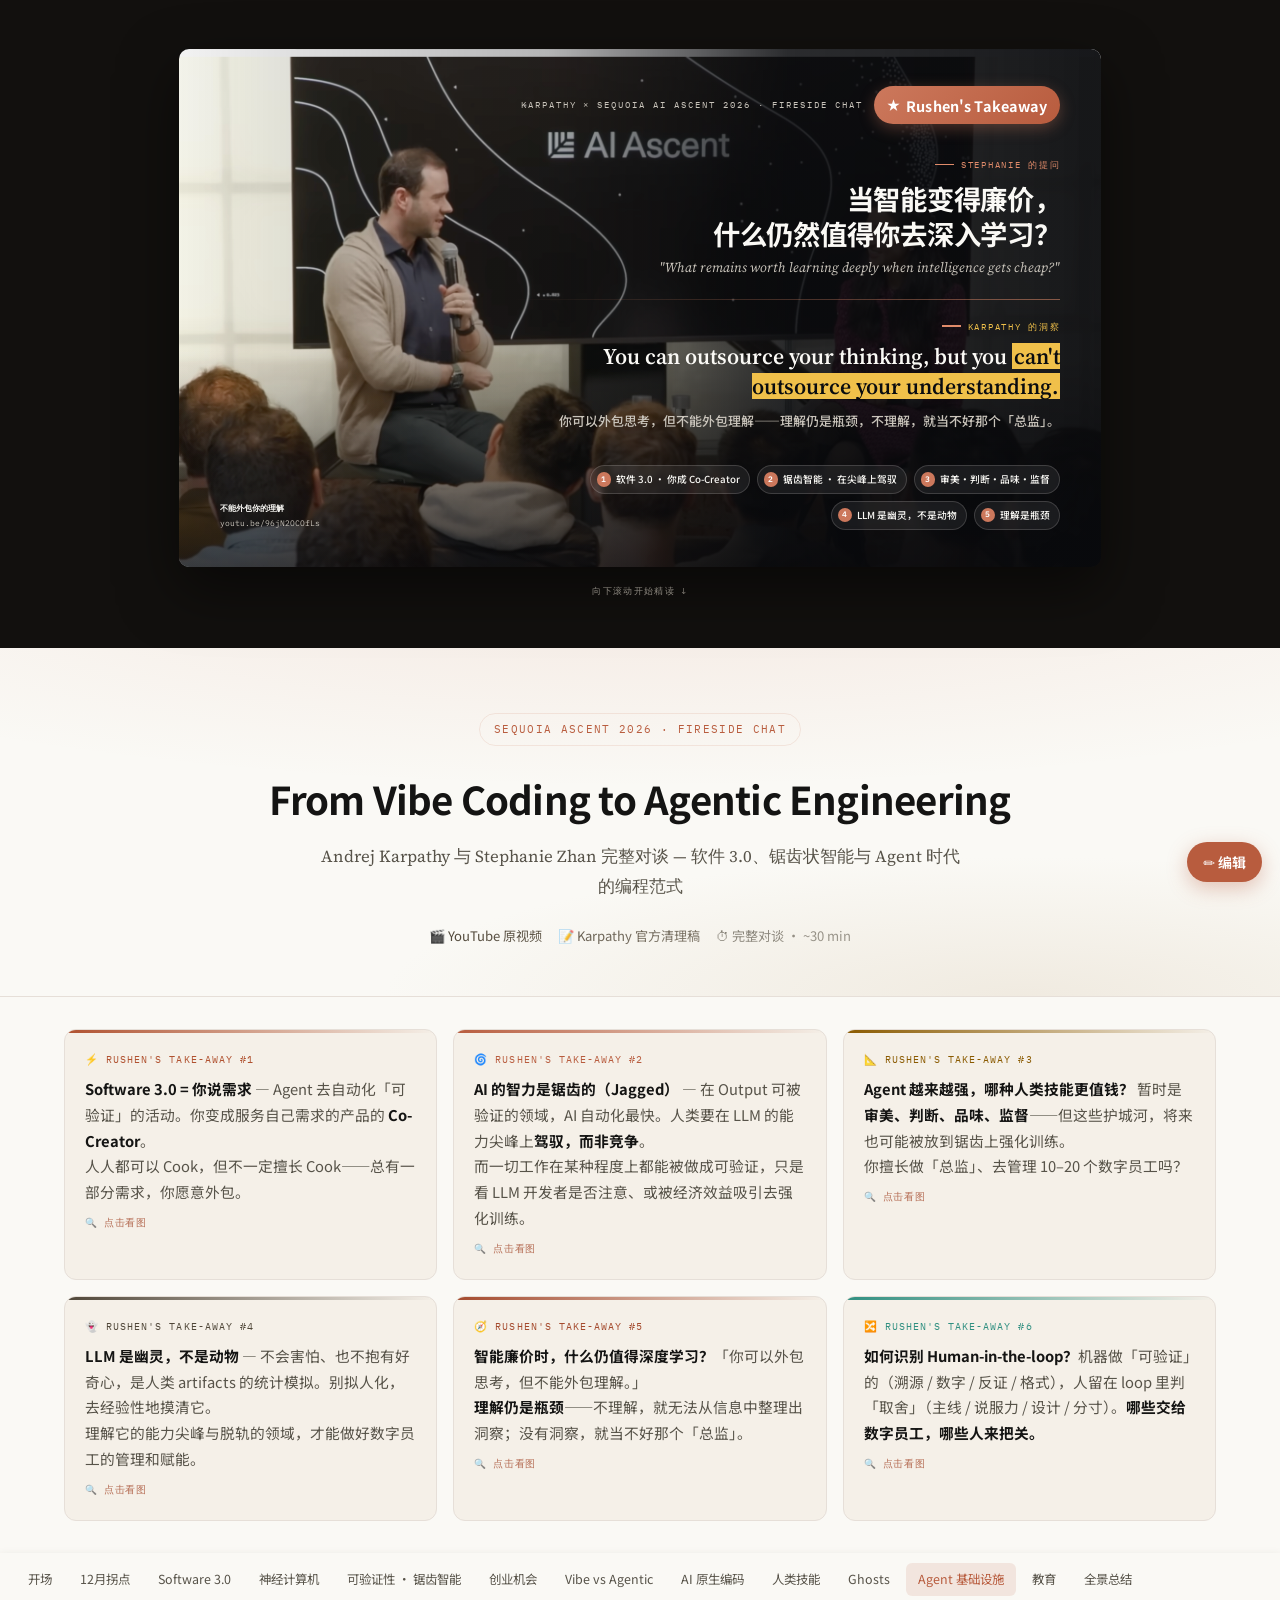
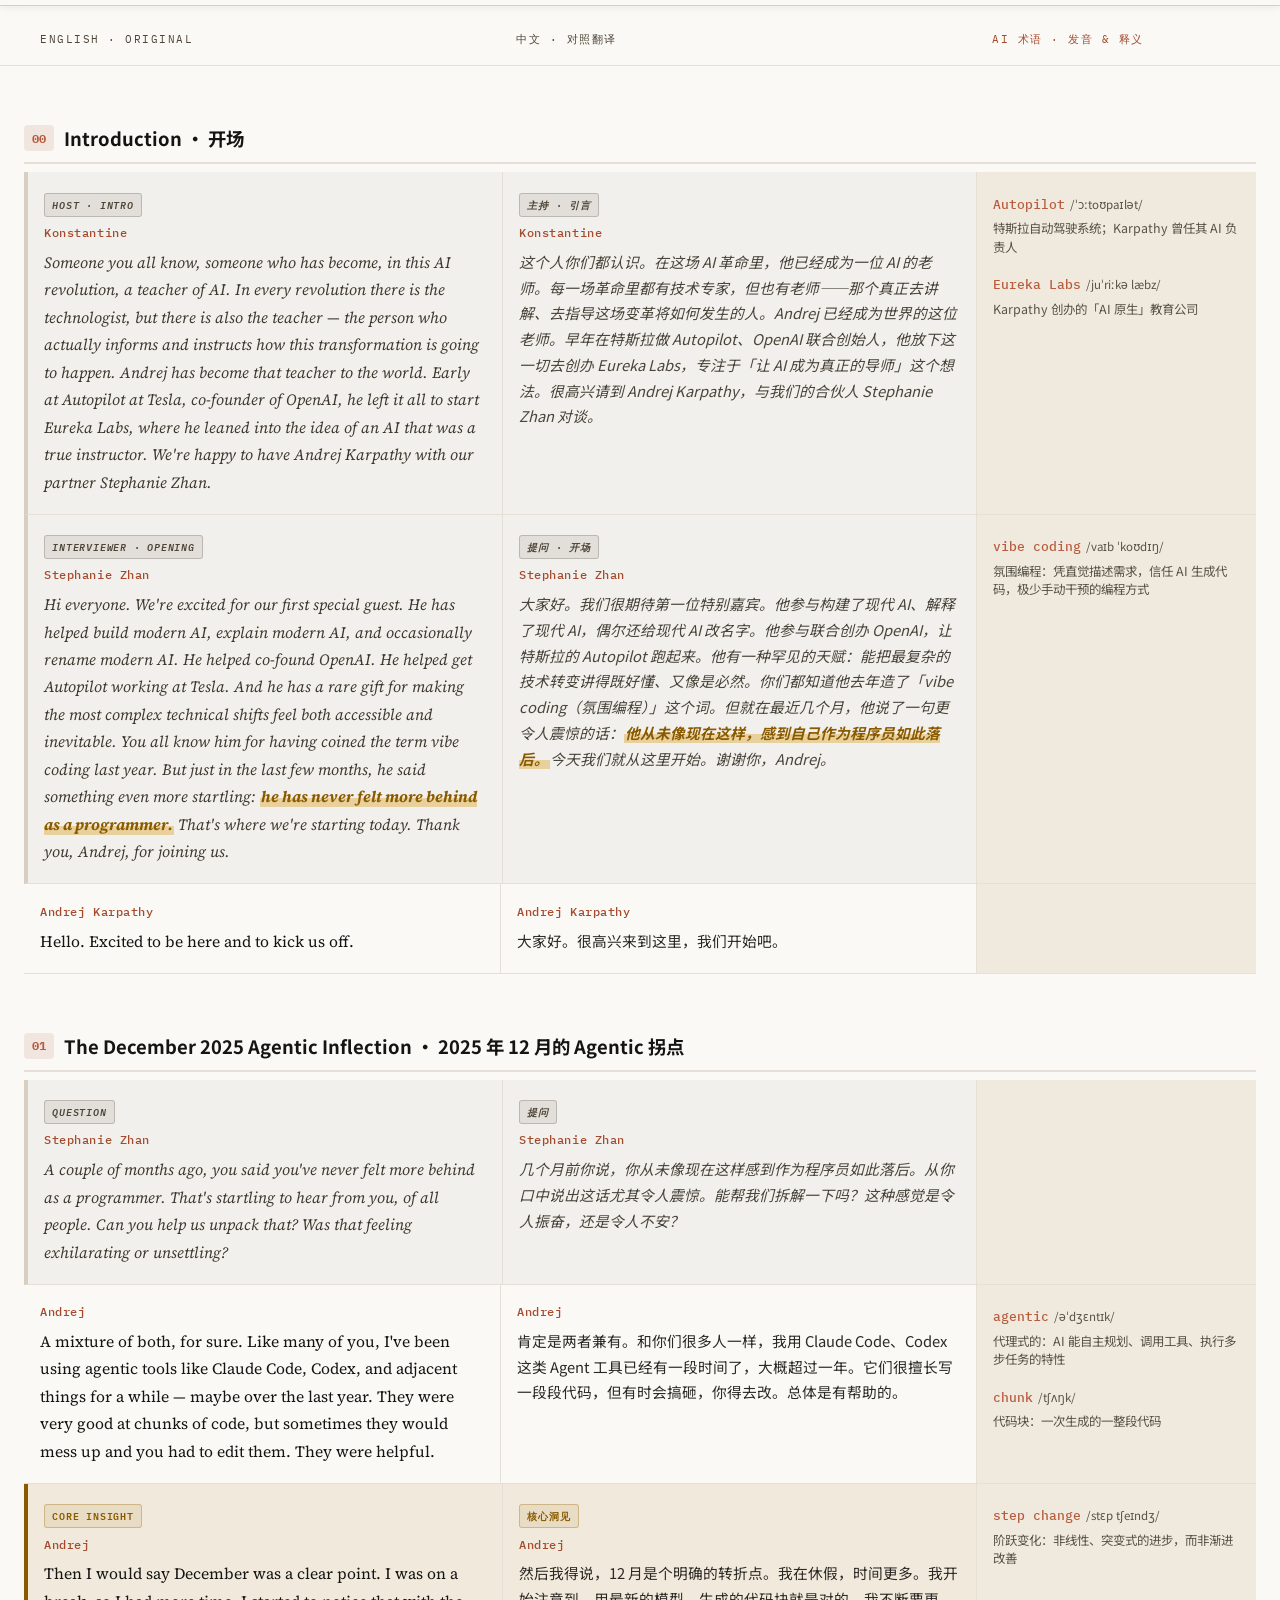
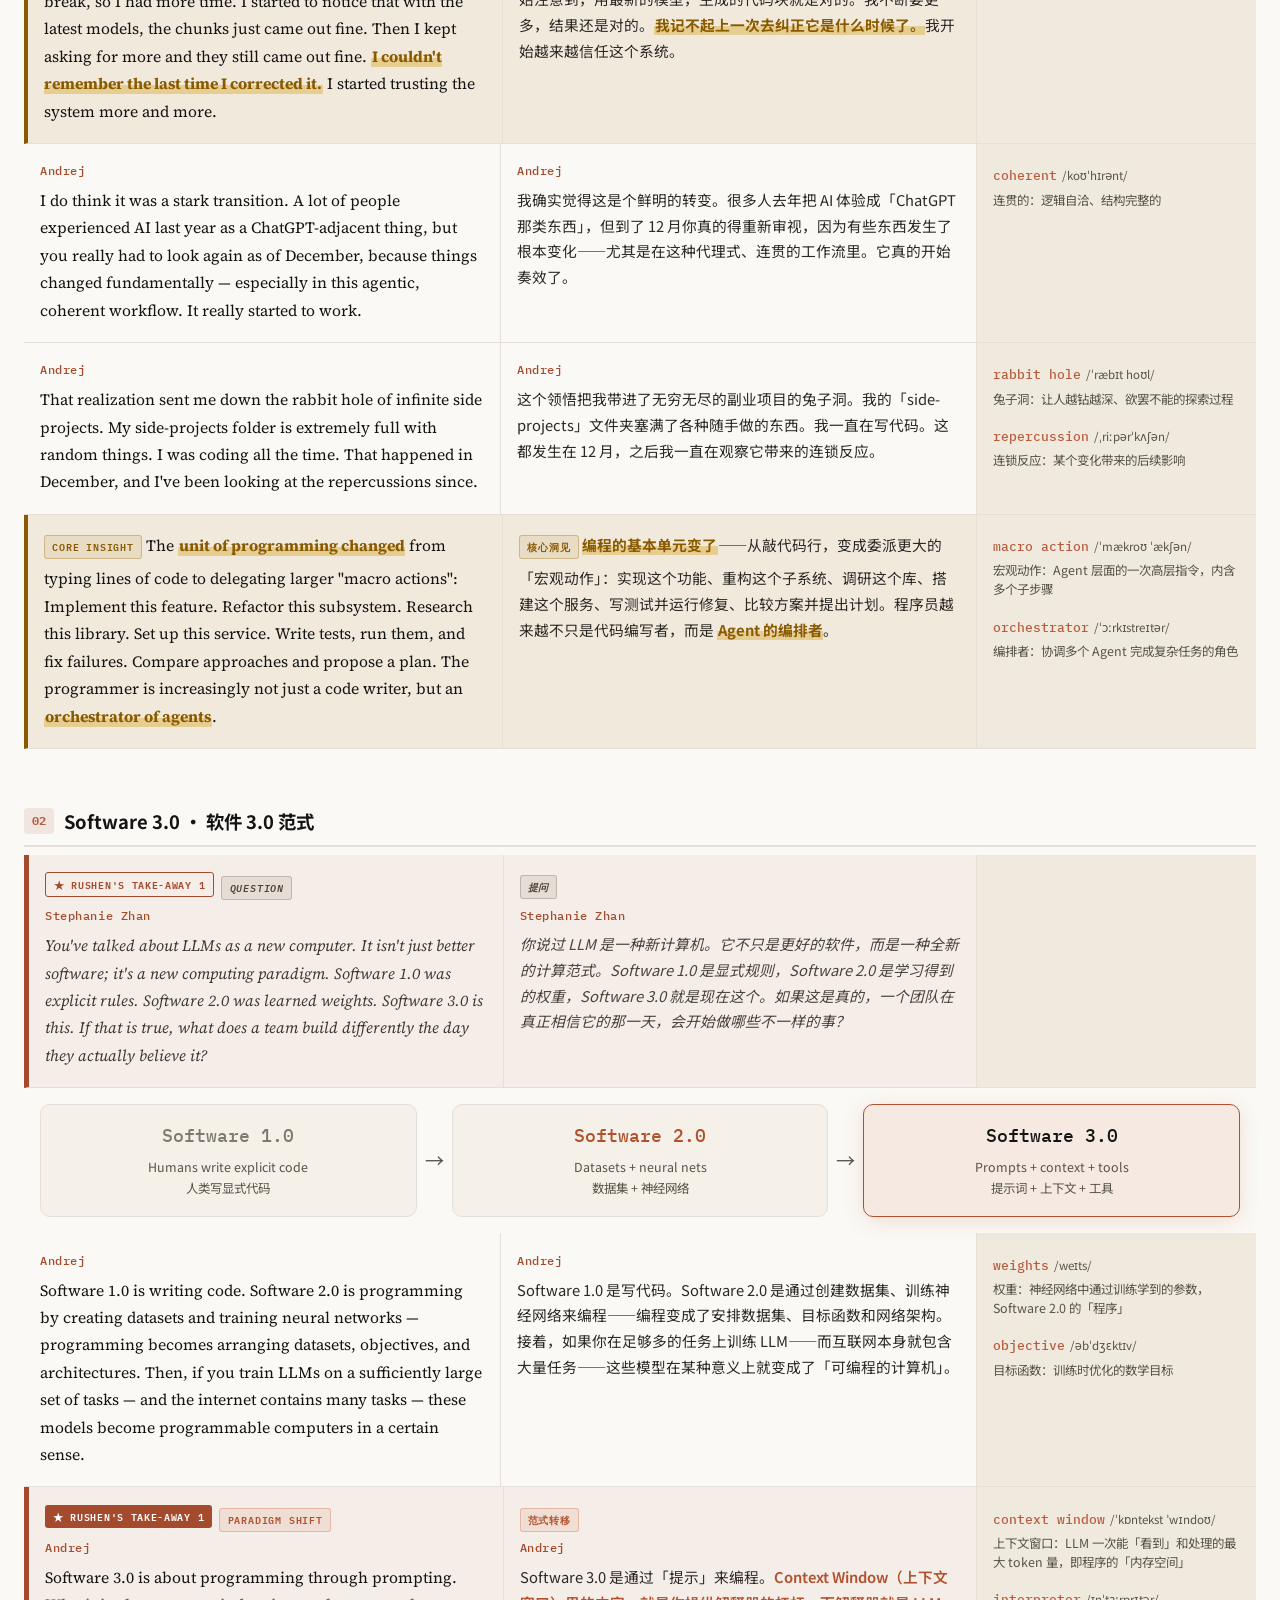
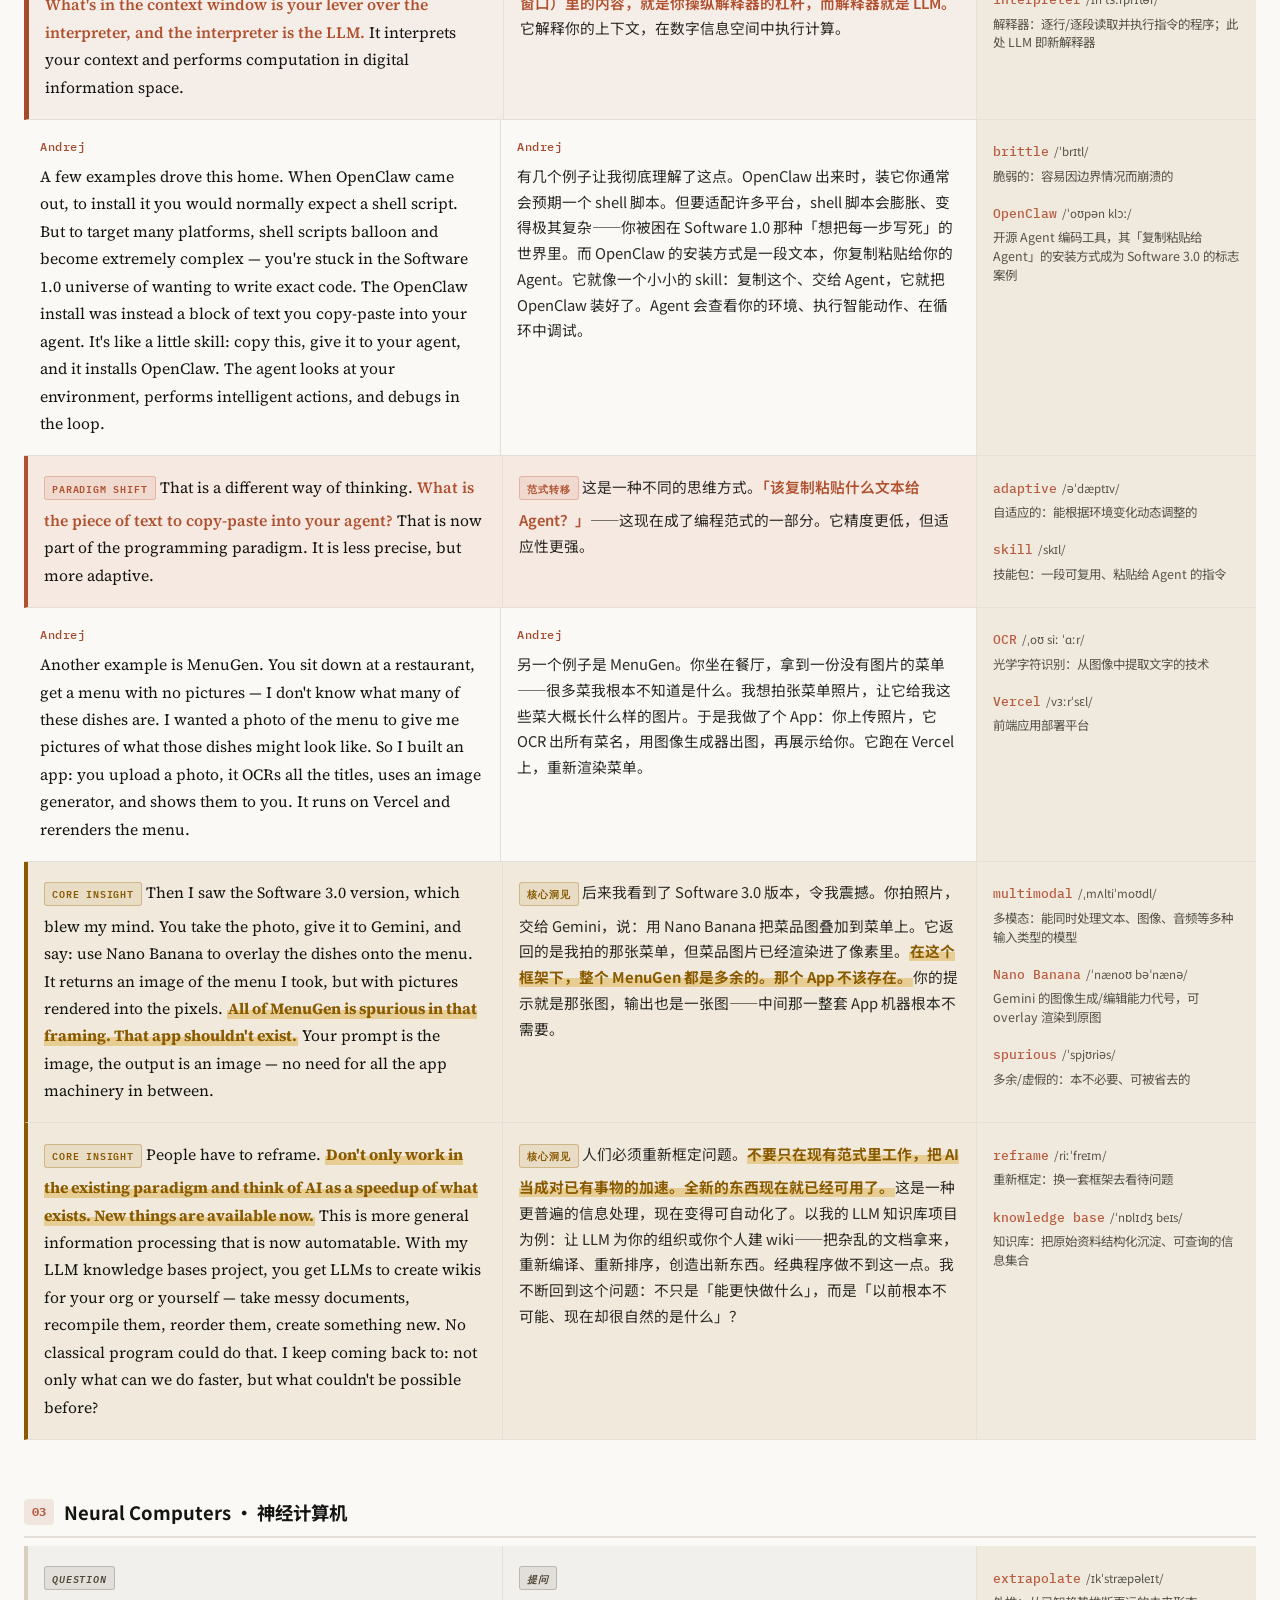
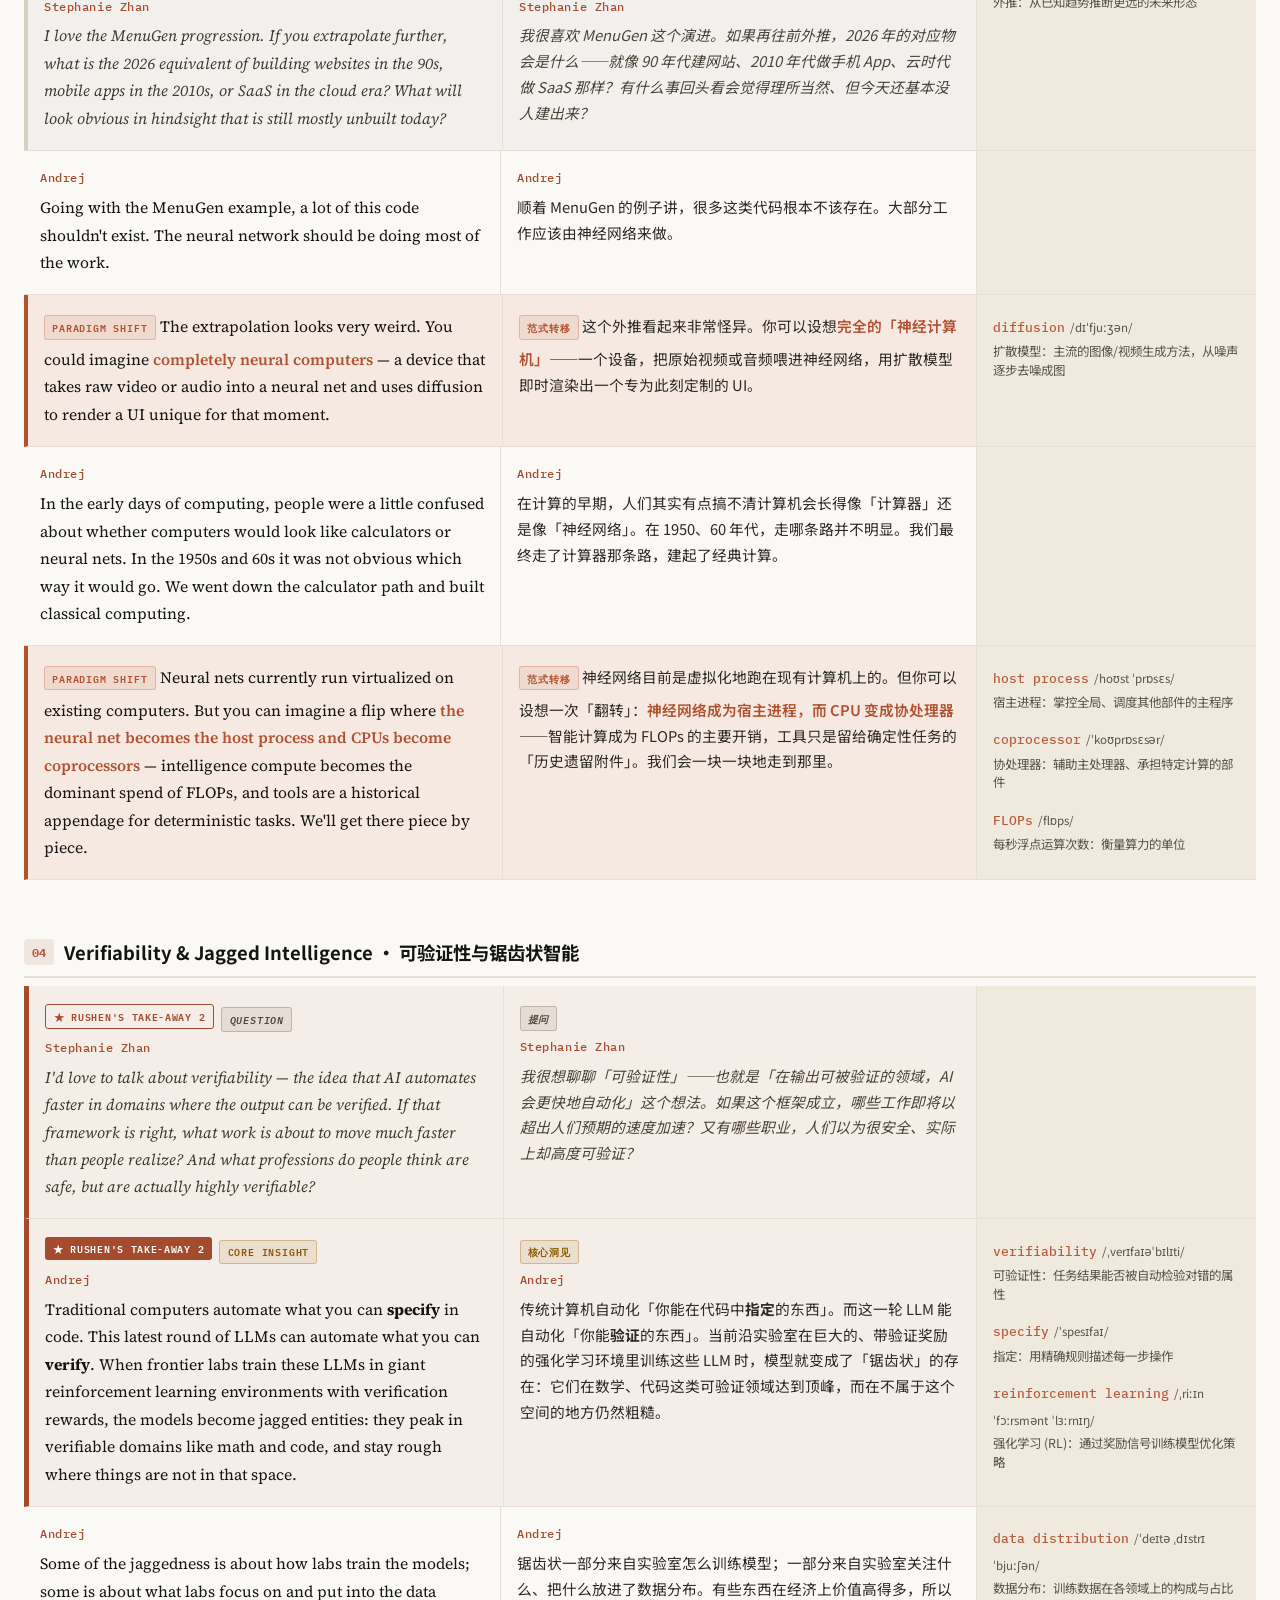
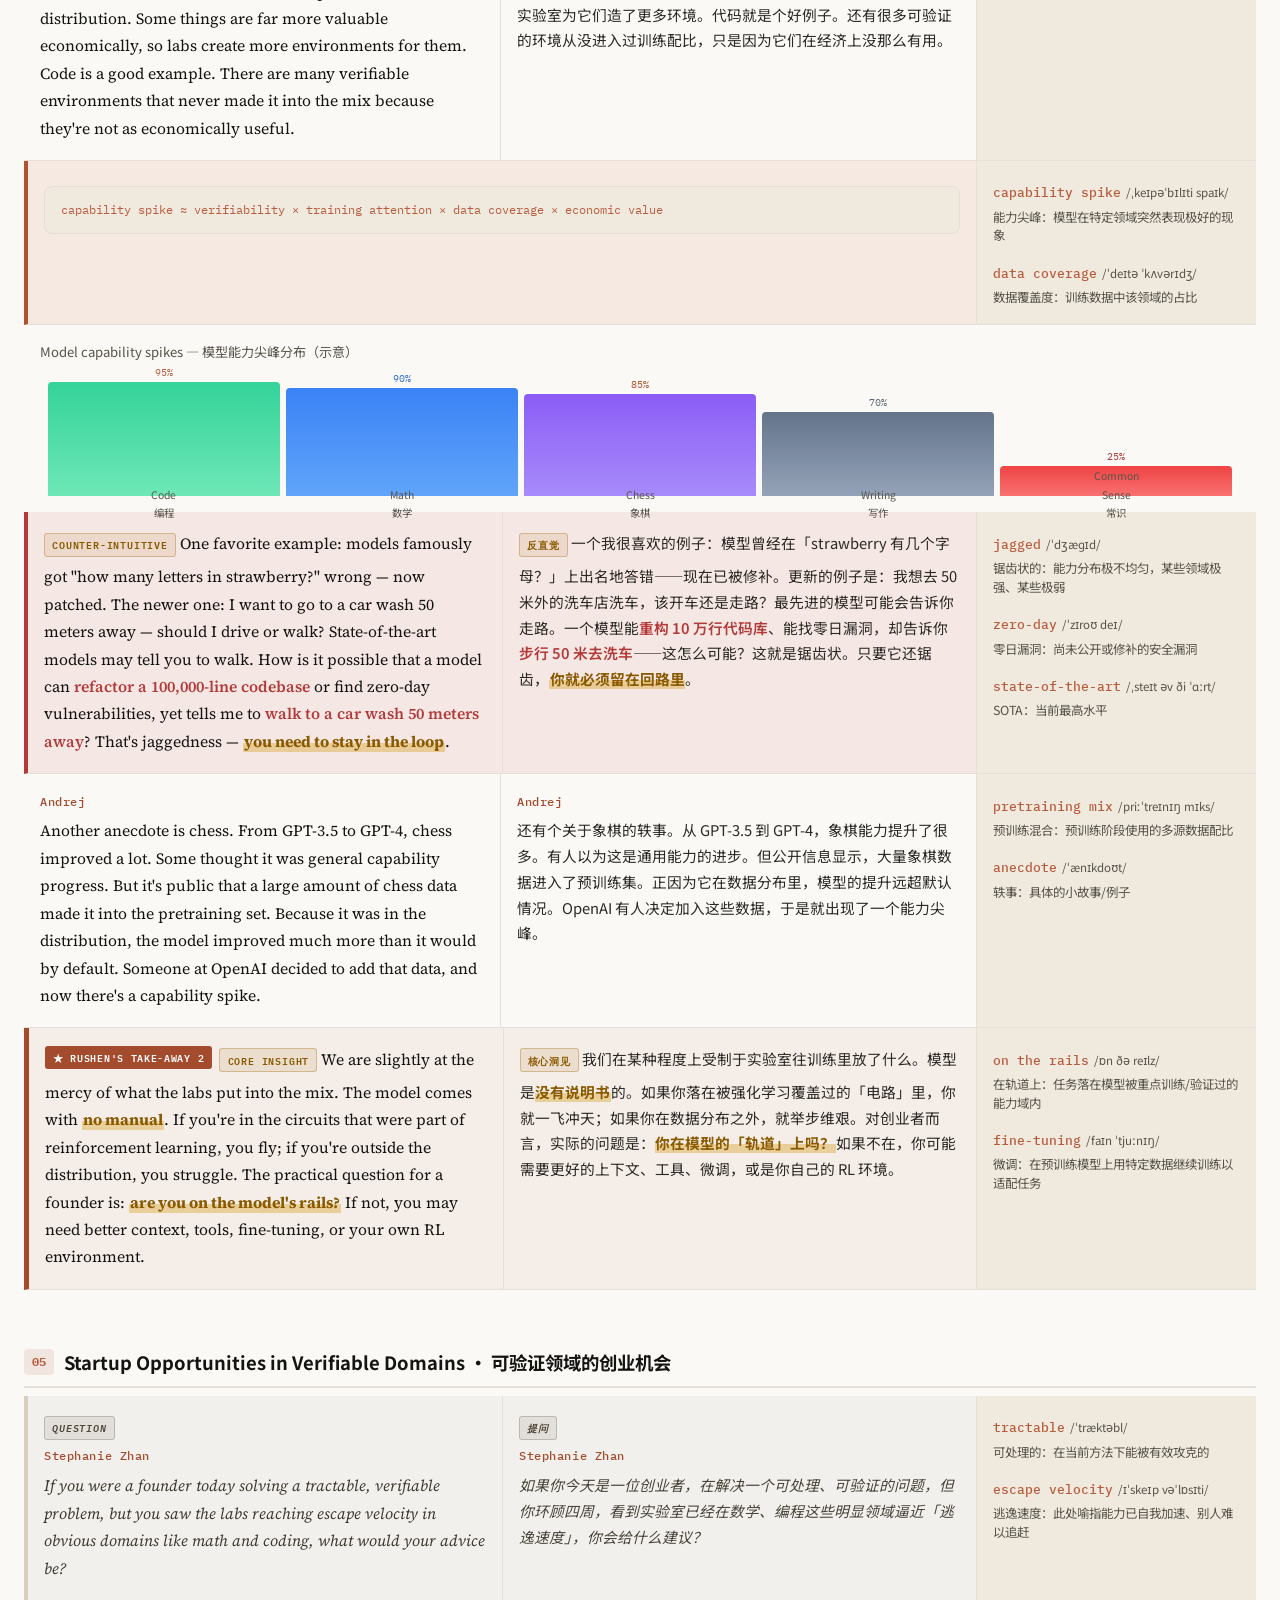
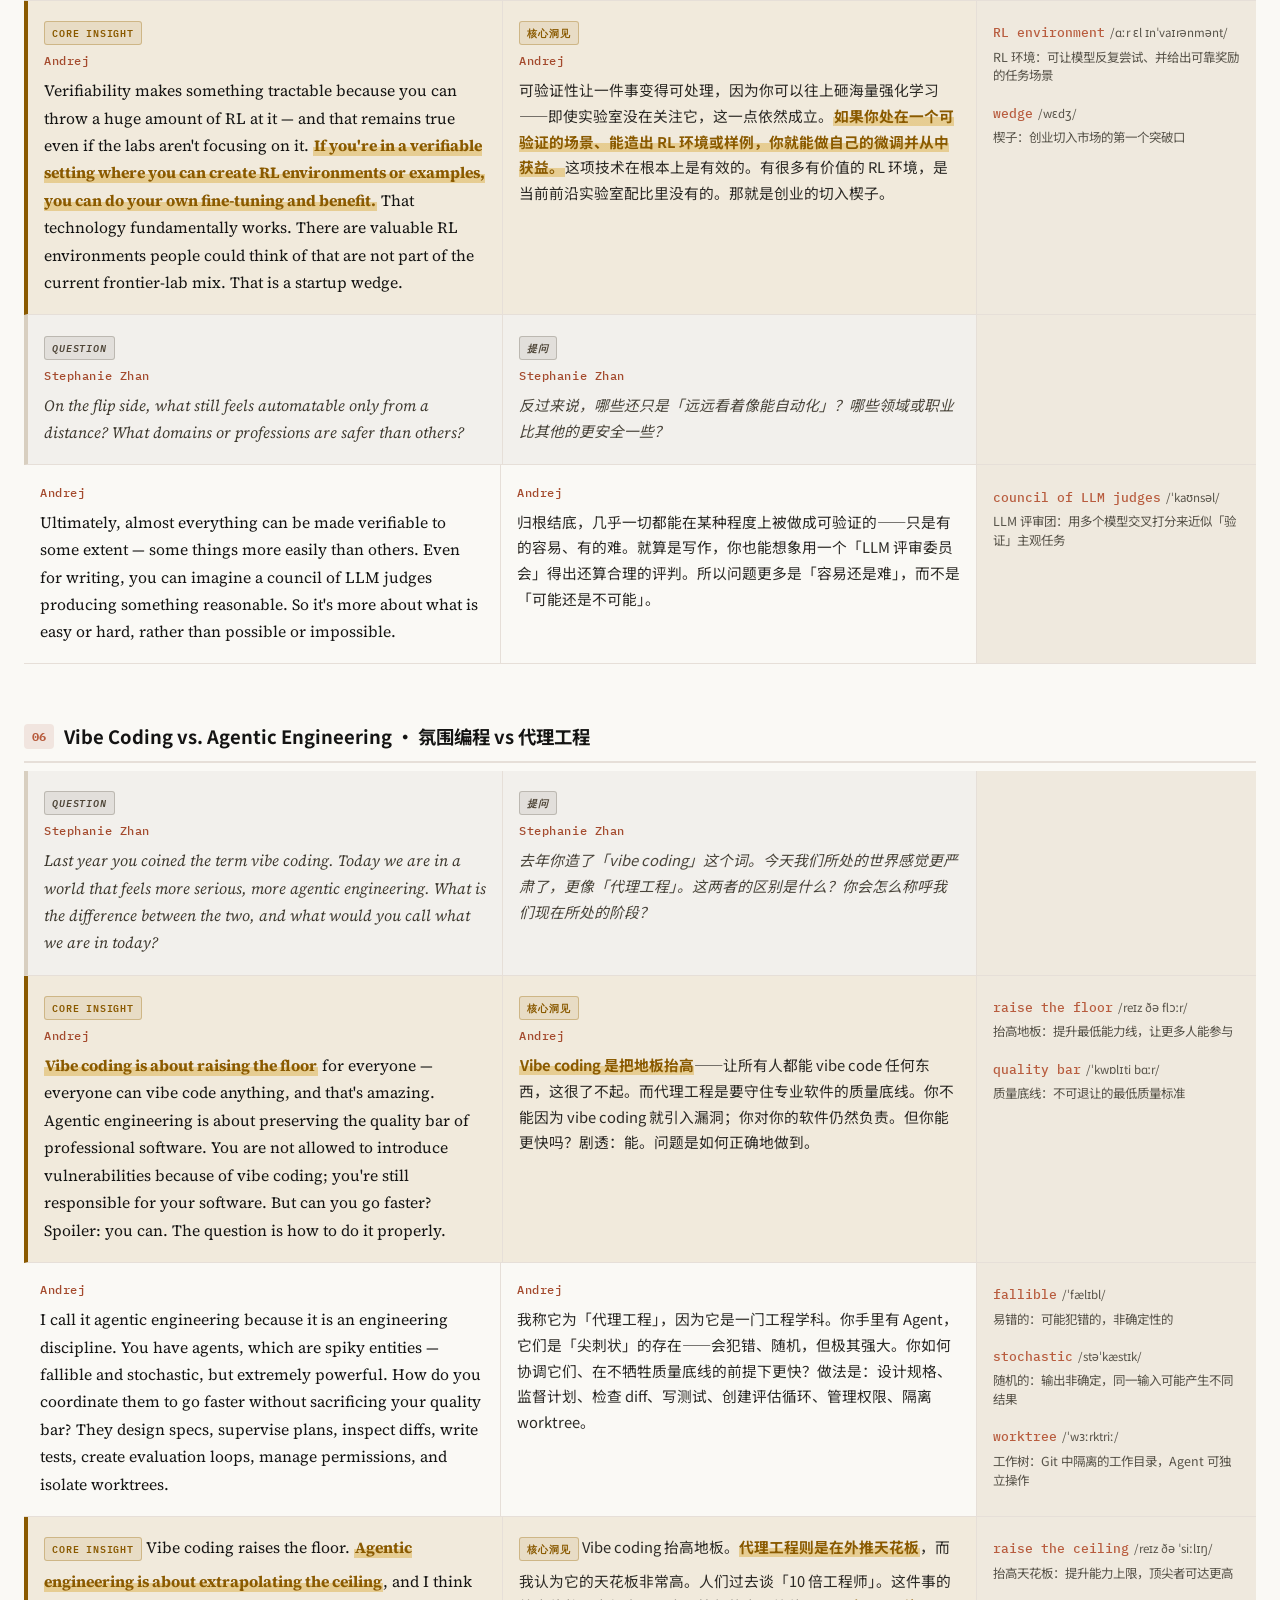
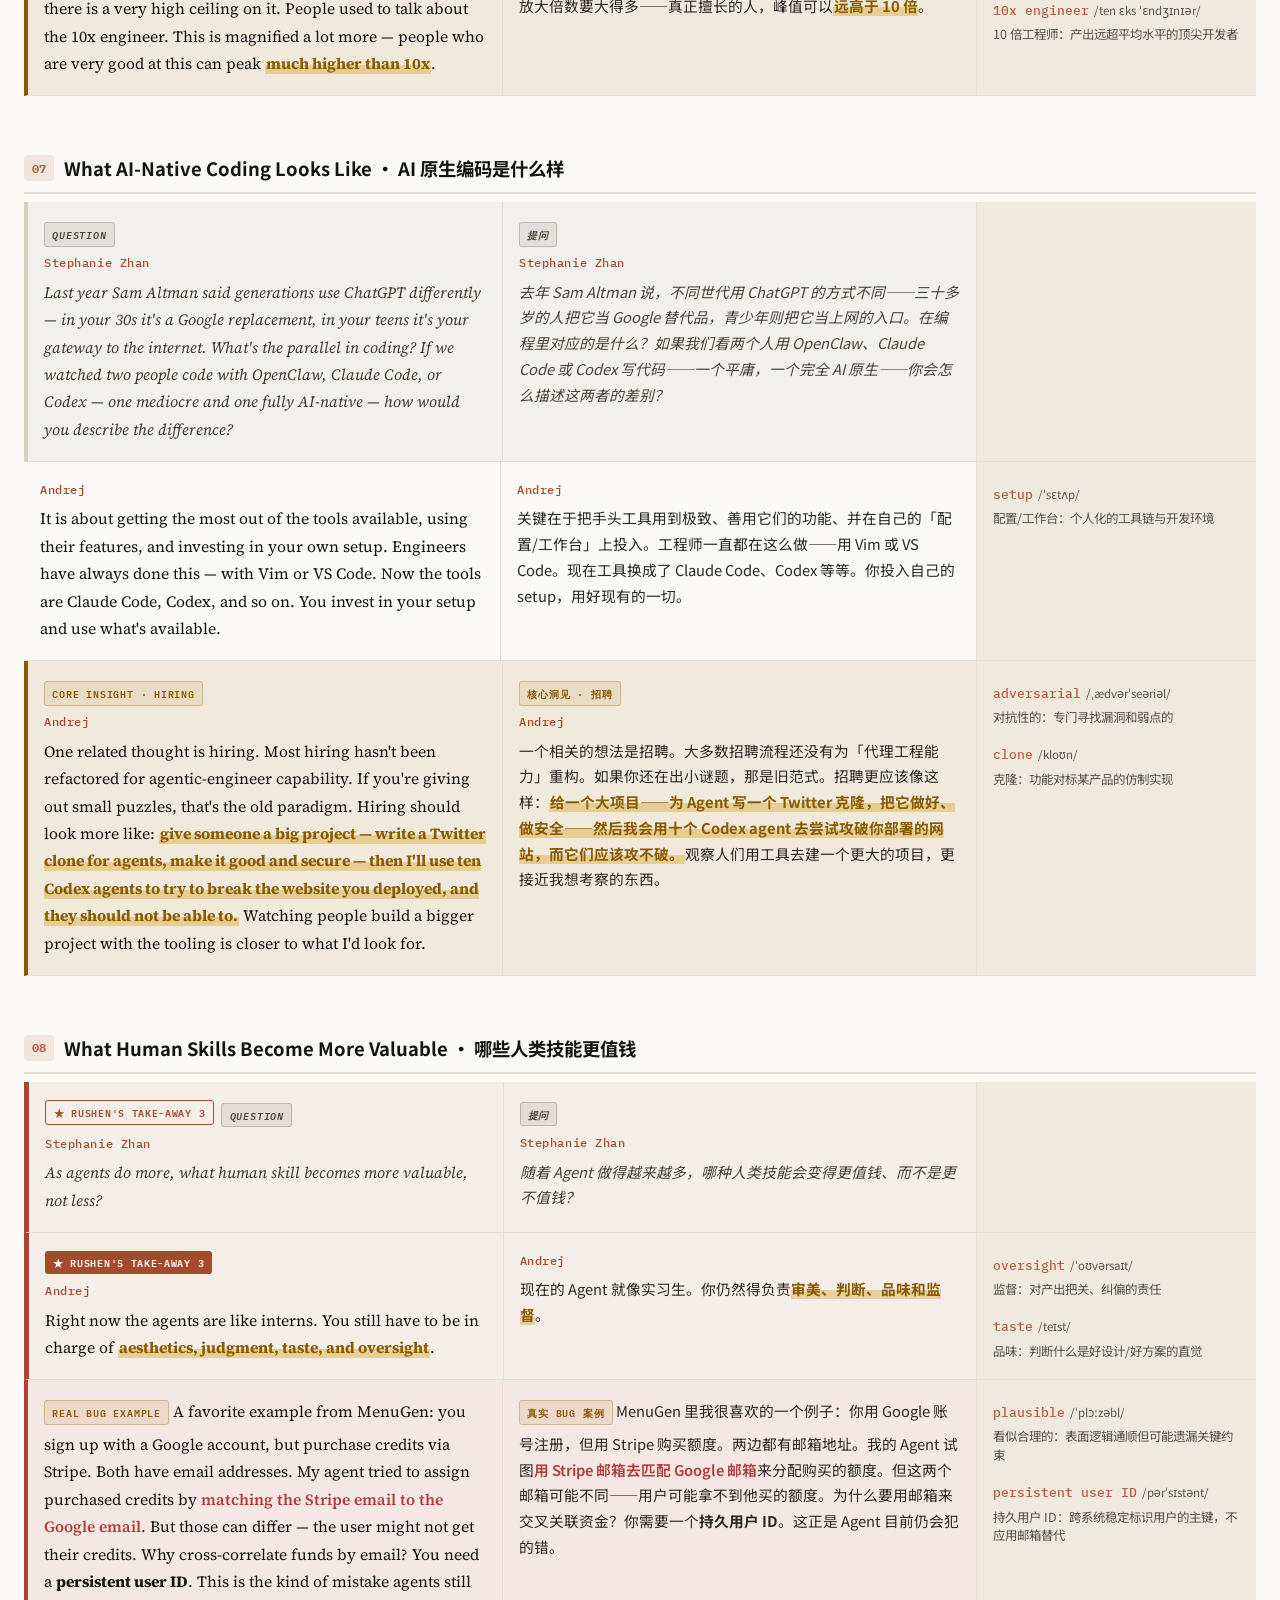
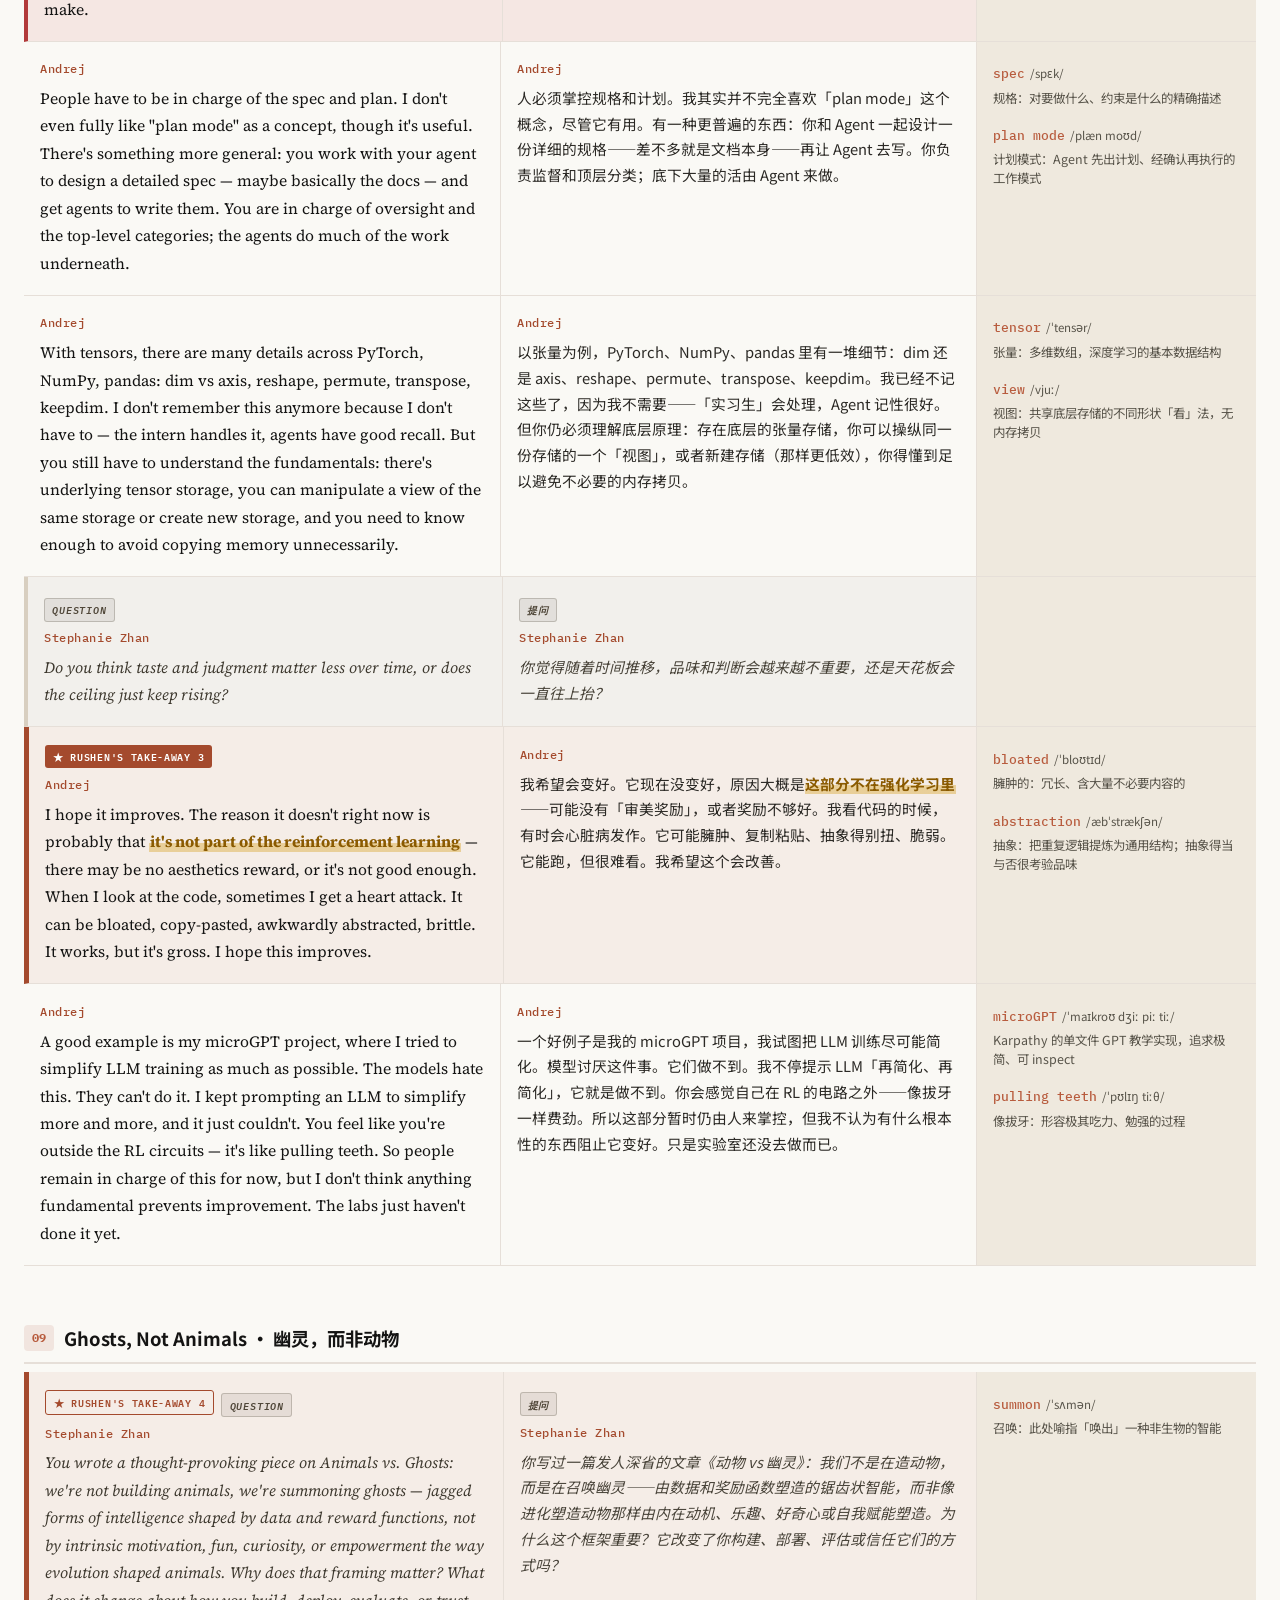
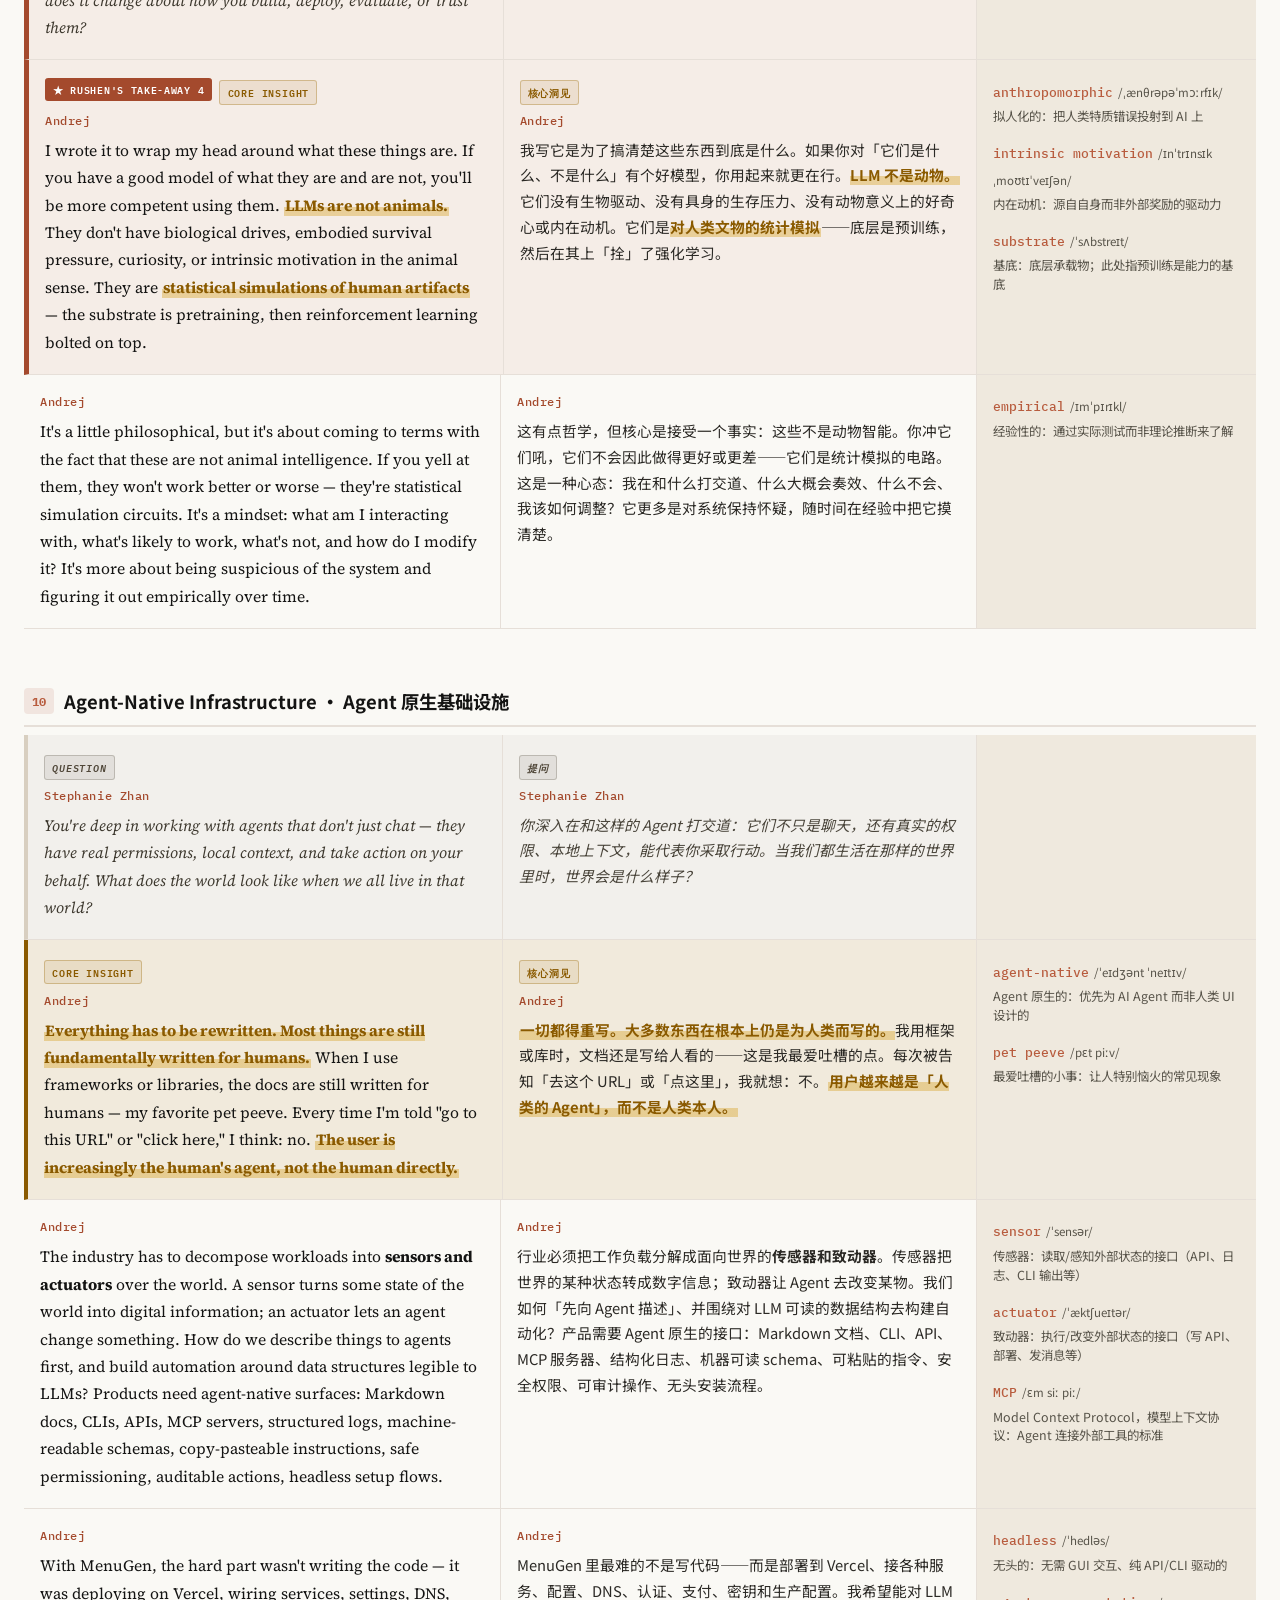
==== commit ae83ff93: "feat: clickable take-away cards with image lightbox + revised insight text - recording deck: 6 take-" ====
--- a/output/2026-07-07_karpathy-sequoia-ascent-takeaway/karpathy-sequoia-recording.html
+++ b/output/2026-07-07_karpathy-sequoia-ascent-takeaway/karpathy-sequoia-recording.html
@@ -115,7 +115,7 @@
     /* ── Insight cards (top-level thesis) ── */
     .thesis-grid {
       display: grid;
-      grid-template-columns: repeat(auto-fit, minmax(200px, 1fr));
+      grid-template-columns: repeat(auto-fit, minmax(320px, 1fr));
       gap: 1rem;
       max-width: 1200px;
       margin: 2rem auto;
@@ -157,6 +157,58 @@
     .thesis-card.green .label { color: var(--accent); }
     .thesis-card.blue .label { color: var(--quote); }
     .thesis-card.rust .label { color: var(--accent-strong); }
+    .thesis-card.teal::before { background: linear-gradient(90deg, #2f8f80, transparent); }
+    .thesis-card.teal .label { color: #2f8f80; }
+
+    /* Clickable take-away cards -> image lightbox */
+    .thesis-card.tk-card {
+      cursor: pointer;
+      transition: transform .15s ease, box-shadow .15s ease, border-color .15s ease;
+    }
+    .thesis-card.tk-card:hover {
+      transform: translateY(-3px);
+      box-shadow: 0 12px 30px var(--shadow);
+      border-color: var(--border-strong);
+    }
+    .thesis-card .tk-hint {
+      display: inline-block;
+      margin-top: 0.6rem;
+      font-family: 'IBM Plex Mono', monospace;
+      font-size: 0.6rem;
+      letter-spacing: 0.06em;
+      color: var(--accent-strong);
+      opacity: 0.8;
+    }
+
+    /* Image lightbox / popup */
+    .tk-lightbox {
+      position: fixed; inset: 0; z-index: 100000;
+      display: none; align-items: center; justify-content: center;
+      background: rgba(20,18,16,0.86);
+      -webkit-backdrop-filter: blur(3px); backdrop-filter: blur(3px);
+      padding: 4vh 3vw;
+    }
+    .tk-lightbox.open { display: flex; }
+    .tk-lightbox img {
+      max-width: 94vw; max-height: 84vh;
+      border-radius: 10px; background: #faf9f5;
+      box-shadow: 0 24px 70px rgba(0,0,0,0.55);
+    }
+    .tk-lb-close {
+      position: fixed; top: 18px; right: 22px;
+      width: 44px; height: 44px; border-radius: 50%; border: none; cursor: pointer;
+      background: rgba(255,255,255,0.94); color: #141413;
+      font-size: 26px; line-height: 42px; text-align: center;
+      box-shadow: 0 4px 16px rgba(0,0,0,0.35);
+    }
+    .tk-lb-cap {
+      position: fixed; left: 0; right: 0; bottom: 20px;
+      text-align: center; color: #faf9f5;
+      font-family: 'Noto Sans SC', system-ui, sans-serif;
+      font-size: 0.85rem; letter-spacing: 0.02em;
+      text-shadow: 0 1px 6px rgba(0,0,0,0.5);
+      padding: 0 1rem;
+    }
 
     .thesis-card p {
       font-size: 0.92rem;
@@ -802,25 +854,40 @@
 
 <!-- Top-level thesis cards — Rushen's Takeaways -->
 <div class="thesis-grid">
-  <div class="thesis-card purple">
+  <div class="thesis-card purple tk-card" data-tk-img="takeaway-images/sw3.jpg" data-tk-cap="Rushen's Take-Away #1 · Software 3.0 = 你说需求">
     <div class="label">⚡ Rushen's Take-Away #1</div>
-    <p><strong>Software 3.0 = 你说需求</strong> — Agent 去自动化「可验证」的活动。你从写代码者，变成服务自己需求的产品的 <strong>Co-Creator</strong>。</p>
-  </div>
-  <div class="thesis-card green">
+    <p><strong>Software 3.0 = 你说需求</strong> — Agent 去自动化「可验证」的活动。你变成服务自己需求的产品的 <strong>Co-Creator</strong>。</p>
+    <p>人人都可以 Cook，但不一定擅长 Cook——总有一部分需求，你愿意外包。</p>
+    <span class="tk-hint">🔍 点击看图</span>
+  </div>
+  <div class="thesis-card green tk-card" data-tk-img="takeaway-images/jagged.jpg" data-tk-cap="Rushen's Take-Away #2 · AI 的智力是锯齿的（Jagged）">
     <div class="label">🌀 Rushen's Take-Away #2</div>
-    <p><strong>AI 的智力是锯齿的（Jagged）</strong> — 在 Output 可被验证的领域，AI 自动化最快。人类要在能力尖峰上<strong>驾驭，而非竞争</strong>；而一切在某种程度上都能被做成可验证。</p>
-  </div>
-  <div class="thesis-card gold">
+    <p><strong>AI 的智力是锯齿的（Jagged）</strong> — 在 Output 可被验证的领域，AI 自动化最快。人类要在 LLM 的能力尖峰上<strong>驾驭，而非竞争</strong>。</p>
+    <p>而一切工作在某种程度上都能被做成可验证，只是看 LLM 开发者是否注意、或被经济效益吸引去强化训练。</p>
+    <span class="tk-hint">🔍 点击看图</span>
+  </div>
+  <div class="thesis-card gold tk-card" data-tk-img="takeaway-images/human.jpg" data-tk-cap="Rushen's Take-Away #3 · Agent 越强，人越要负责">
     <div class="label">📐 Rushen's Take-Away #3</div>
-    <p><strong>Agent 越强，哪种人类技能更值钱？</strong> 当下是<strong>审美、判断、品味、监督</strong>——但这些护城河，将来也可能被放到锯齿上强化训练。</p>
-  </div>
-  <div class="thesis-card blue">
+    <p><strong>Agent 越来越强，哪种人类技能更值钱？</strong> 暂时是<strong>审美、判断、品味、监督</strong>——但这些护城河，将来也可能被放到锯齿上强化训练。</p>
+    <p>你擅长做「总监」、去管理 10–20 个数字员工吗？</p>
+    <span class="tk-hint">🔍 点击看图</span>
+  </div>
+  <div class="thesis-card blue tk-card" data-tk-img="takeaway-images/ghosts.jpg" data-tk-cap="Rushen's Take-Away #4 · LLM 是幽灵，不是动物">
     <div class="label">👻 Rushen's Take-Away #4</div>
-    <p><strong>LLM 是幽灵，不是动物</strong> — 没有生物动机，是人类文物的统计模拟。别拟人化，去经验性地摸清它。</p>
-  </div>
-  <div class="thesis-card rust">
+    <p><strong>LLM 是幽灵，不是动物</strong> — 不会害怕、也不抱有好奇心，是人类 artifacts 的统计模拟。别拟人化，去经验性地摸清它。</p>
+    <p>理解它的能力尖峰与脱轨的领域，才能做好数字员工的管理和赋能。</p>
+    <span class="tk-hint">🔍 点击看图</span>
+  </div>
+  <div class="thesis-card rust tk-card" data-tk-img="takeaway-images/understanding.jpg" data-tk-cap="Rushen's Take-Away #5 · 理解仍是瓶颈">
     <div class="label">🧭 Rushen's Take-Away #5</div>
-    <p><strong>智能廉价时，什么仍值得深学？</strong>「你可以外包思考，但不能外包理解。」<strong>理解仍是瓶颈</strong>——不理解，就当不好那个「总监」。</p>
+    <p><strong>智能廉价时，什么仍值得深度学习？</strong>「你可以外包思考，但不能外包理解。」</p>
+    <p><strong>理解仍是瓶颈</strong>——不理解，就无法从信息中整理出洞察；没有洞察，就当不好那个「总监」。</p>
+    <span class="tk-hint">🔍 点击看图</span>
+  </div>
+  <div class="thesis-card teal tk-card" data-tk-img="takeaway-images/hitl.jpg" data-tk-cap="Rushen's Take-Away #6 · 机器判对错，人判取舍（Human-in-the-loop）">
+    <div class="label">🔀 Rushen's Take-Away #6</div>
+    <p><strong>如何识别 Human-in-the-loop？</strong>机器做「可验证」的（溯源 / 数字 / 反证 / 格式），人留在 loop 里判「取舍」（主线 / 说服力 / 设计 / 分寸）。<strong>哪些交给数字员工，哪些人来把关。</strong></p>
+    <span class="tk-hint">🔍 点击看图</span>
   </div>
 </div>
 
@@ -1830,5 +1897,43 @@
 })();
 </script>
 
+<!-- Take-Away image lightbox -->
+<div class="tk-lightbox" id="tk-lightbox" role="dialog" aria-modal="true" aria-hidden="true">
+  <button class="tk-lb-close" id="tk-lb-close" type="button" contenteditable="false" aria-label="关闭">×</button>
+  <img id="tk-lb-img" src="" alt="">
+  <div class="tk-lb-cap" id="tk-lb-cap"></div>
+</div>
+<script>
+(function(){
+  var lb=document.getElementById('tk-lightbox'),
+      img=document.getElementById('tk-lb-img'),
+      cap=document.getElementById('tk-lb-cap'),
+      closeBtn=document.getElementById('tk-lb-close');
+  function openLb(src, caption){
+    img.alt=caption||''; cap.textContent=caption||'';
+    img.onload=function(){ img.style.display=''; cap.textContent=caption||''; };
+    img.onerror=function(){ img.style.display='none'; cap.textContent=(caption||'')+' · （图片待补充）'; };
+    img.src=src;
+    lb.classList.add('open'); lb.setAttribute('aria-hidden','false');
+    document.body.style.overflow='hidden';
+  }
+  function closeLb(){
+    lb.classList.remove('open'); lb.setAttribute('aria-hidden','true');
+    document.body.style.overflow=''; img.src='';
+  }
+  document.querySelectorAll('.tk-card').forEach(function(card){
+    card.addEventListener('click', function(e){
+      e.preventDefault();
+      var src=card.getAttribute('data-tk-img'); if(!src) return;
+      openLb(src, card.getAttribute('data-tk-cap')||'');
+    });
+  });
+  closeBtn.addEventListener('click', closeLb);
+  lb.addEventListener('click', function(e){ if(e.target===lb) closeLb(); });
+  document.addEventListener('keydown', function(e){
+    if(e.key==='Escape' && lb.classList.contains('open')) closeLb();
+  });
+})();
+</script>
 </body>
 </html>
